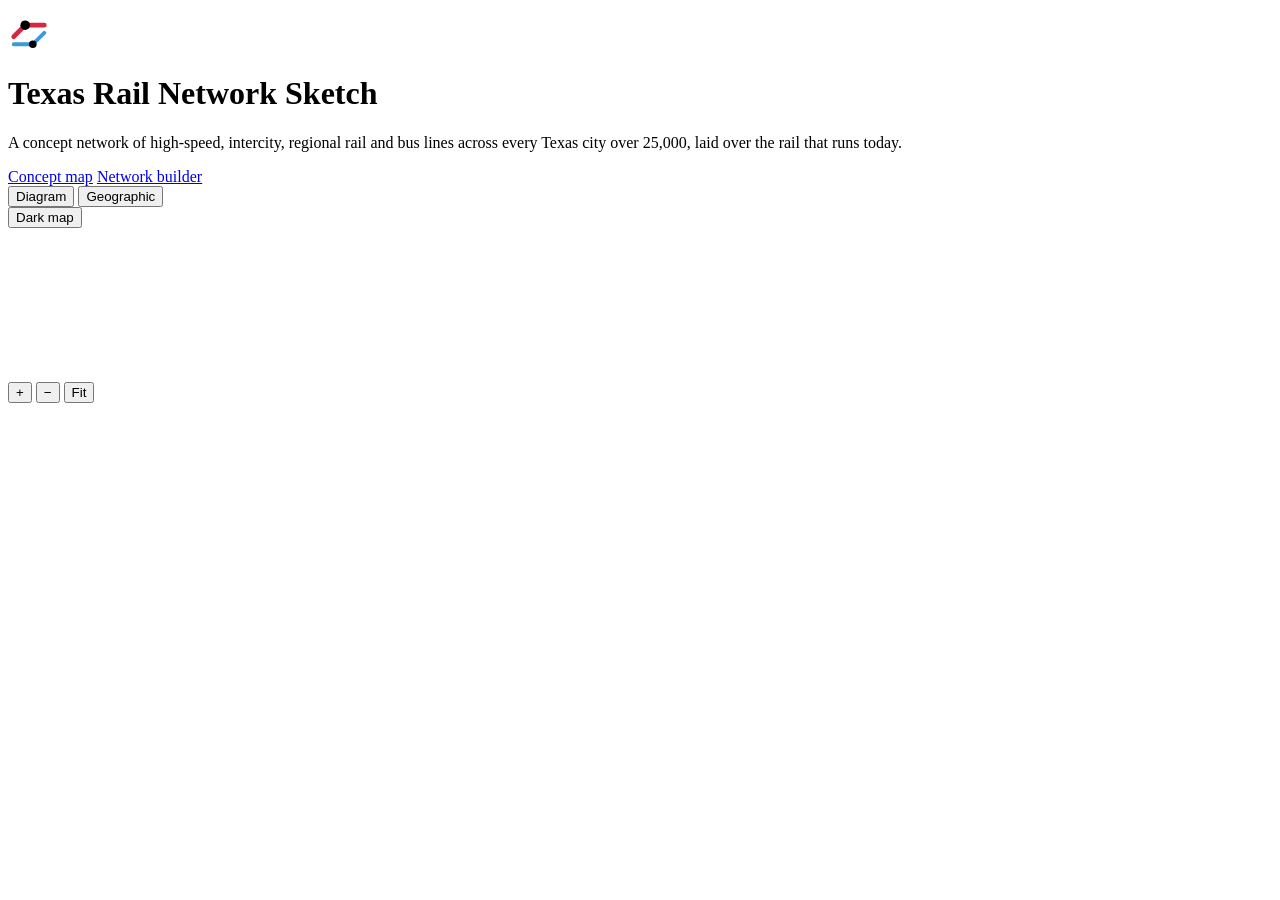
==== index.html @ 2a3c799b "Add files via upload" ====
<!DOCTYPE html>
<html lang="en">
<head>
<meta charset="utf-8">
<meta name="viewport" content="width=device-width, initial-scale=1, viewport-fit=cover">
<title>Texas Rail Network Sketch</title>
<meta name="description" content="An interactive metro-style concept map for a Texas rail and intercity bus network.">
<link rel="preconnect" href="https://fonts.googleapis.com">
<link rel="preconnect" href="https://fonts.gstatic.com" crossorigin>
<link href="https://fonts.googleapis.com/css2?family=Overpass:wght@400;600;800&display=swap" rel="stylesheet">
<link rel="stylesheet" href="assets/app.css">
</head>
<body data-mode="explore">
<div class="app">
  <header class="top">
    <div class="brand">
      <svg width="42" height="42" viewBox="0 0 44 44" aria-hidden="true">
        <path d="M6 30 L18 18 H38" fill="none" stroke="#d7263d" stroke-width="5" stroke-linecap="round" stroke-linejoin="round"/>
        <path d="M6 38 H26 L38 26" fill="none" stroke="#3a9ad9" stroke-width="4" stroke-linecap="round" stroke-linejoin="round"/>
        <circle cx="18" cy="18" r="5" stroke-width="2.4" style="fill:var(--station);stroke:var(--ink)"/>
        <circle cx="26" cy="38" r="4" stroke-width="2.4" style="fill:var(--station);stroke:var(--ink)"/>
      </svg>
      <div>
        <h1>Texas Rail Network Sketch</h1>
        <p>A concept network of high-speed, intercity, regional rail and bus lines across every Texas city over 25,000, laid over the rail that runs today.</p>
      </div>
    </div>
    <div class="top-actions">
      <nav class="pages" aria-label="Pages">
        <a href="index.html" aria-current="page">Concept map</a>
        <a href="build.html">Network builder</a>
      </nav>
      <div class="seg" role="group" aria-label="Map layout">
        <button type="button" id="btnDiagram" aria-pressed="true">Diagram</button>
        <button type="button" id="btnGeo" aria-pressed="false">Geographic</button>
      </div>
      <button type="button" class="ghost" id="btnTheme">Dark map</button>
    </div>
  </header>
  <aside class="side" id="side" aria-label="Map controls"></aside>
  <main class="map" id="map">
    <svg id="svg" role="img" aria-label="Metro-style map of a concept Texas rail network">
      <g id="view"><g id="bgG"></g><g id="sugG"></g><g id="linesG"></g><g id="stationsG"></g><g id="labelsG"></g><g id="editG"></g></g>
    </svg>
    <div class="zoom">
      <button type="button" id="zin" aria-label="Zoom in">+</button>
      <button type="button" id="zout" aria-label="Zoom out">−</button>
      <button type="button" id="zfit" class="small" aria-label="Fit map to screen">Fit</button>
    </div>
    <div class="tip" id="tip" hidden></div>
    <div class="banner" id="banner" hidden></div>
    <div class="toast" id="toast" role="status" hidden></div>
    <section class="info" id="info" hidden aria-live="polite"></section>
  </main>
</div>
<script src="assets/data.js"></script>
<script src="assets/app.js"></script>
</body>
</html>
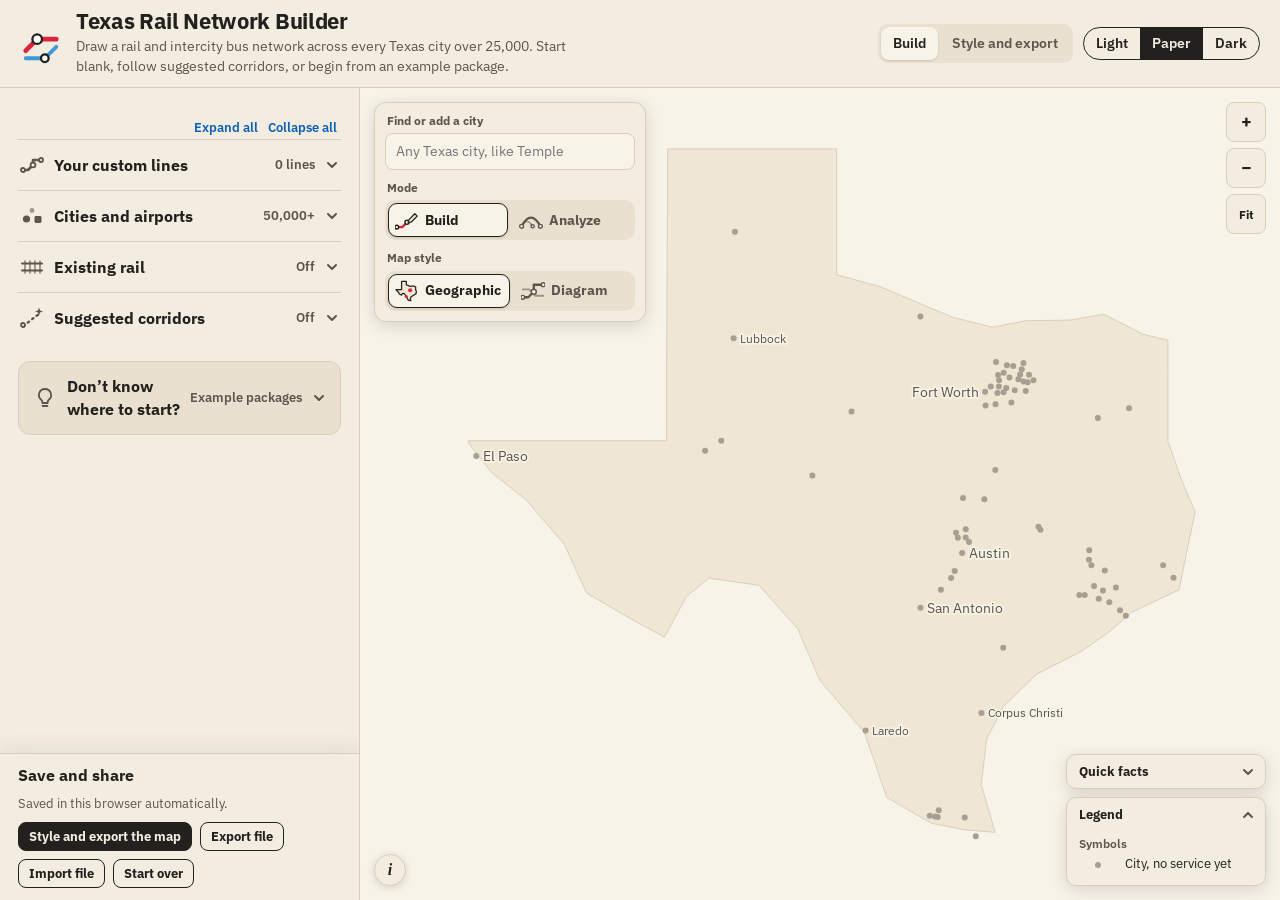
==== commit fe3bfd4d: "Add files via upload" ====
--- a/index.html
+++ b/index.html
@@ -3,14 +3,430 @@
 <head>
 <meta charset="utf-8">
 <meta name="viewport" content="width=device-width, initial-scale=1, viewport-fit=cover">
-<title>Texas Rail Network Sketch</title>
-<meta name="description" content="An interactive metro-style concept map for a Texas rail and intercity bus network.">
+<title>Texas Rail Network Builder</title>
+<meta name="description" content="Draw your own Texas rail and intercity bus network on a metro-style map.">
 <link rel="preconnect" href="https://fonts.googleapis.com">
 <link rel="preconnect" href="https://fonts.gstatic.com" crossorigin>
-<link href="https://fonts.googleapis.com/css2?family=Overpass:wght@400;600;800&display=swap" rel="stylesheet">
-<link rel="stylesheet" href="assets/app.css">
+<link href="https://fonts.googleapis.com/css2?family=IBM+Plex+Sans:wght@400;500;600;700&display=swap" rel="stylesheet">
+<style>
+:root{
+  --bg:#e7ecf1; --panel:#f7f9fb; --field:#ffffff; --ink:#17202b; --ink-2:#4a5664;
+  --muted:#9aa5b1; --rule:#d2dae2; --grid:#edf1f5; --halo:#ffffff; --focus:#0a62c2;
+  --chip:#e2e8ee; --station:#ffffff; --land:#f1f4f7; --danger:#b42318; --base-mono:#3e4b5c;
+  color-scheme:light;
+}
+@media (prefers-color-scheme: dark){
+  :root:not([data-theme="light"]):not([data-theme="paper"]){
+    --bg:#0c131b; --panel:#111a24; --field:#152029; --ink:#e5ecf2; --ink-2:#a7b4c1;
+    --muted:#5f6f80; --rule:#243243; --grid:#1a2633; --halo:#152029; --focus:#6db3ff;
+    --chip:#1c2937; --station:#152029; --land:#1a2633; --danger:#ff8a80; --base-mono:#c3ced9;
+    color-scheme:dark;
+  }
+}
+:root[data-theme="dark"]{
+  --bg:#0c131b; --panel:#111a24; --field:#152029; --ink:#e5ecf2; --ink-2:#a7b4c1;
+  --muted:#5f6f80; --rule:#243243; --grid:#1a2633; --halo:#152029; --focus:#6db3ff;
+  --chip:#1c2937; --station:#152029; --land:#1a2633; --danger:#ff8a80; --base-mono:#c3ced9;
+  color-scheme:dark;
+}
+:root[data-theme="paper"]{
+  --bg:#e4dccb; --panel:#f3ede1; --field:#f8f3e9; --ink:#23211d; --ink-2:#5b554b;
+  --muted:#a69f92; --rule:#d8cebb; --grid:#ece4d4; --halo:#f8f3e9; --focus:#0b5fb8;
+  --chip:#e9e0cf; --station:#fffdf8; --land:#efe6d3; --danger:#a8321f; --base-mono:#4a4741;
+  color-scheme:light;
+}
+*,*::before,*::after{box-sizing:border-box}
+[hidden]{display:none!important}
+:root{box-sizing:border-box;padding-top:env(safe-area-inset-top,0px);padding-bottom:env(safe-area-inset-bottom,0px)}
+html{height:100%;scroll-padding-top:env(safe-area-inset-top,0px)}
+body{margin:0;height:100%;background:var(--bg);color:var(--ink);
+  font-family:"IBM Plex Sans","Segoe UI",system-ui,-apple-system,"Helvetica Neue",Arial,sans-serif;font-size:15px;line-height:1.45}
+button,input,select{font:inherit;color:inherit}
+:focus-visible{outline:2.5px solid var(--focus);outline-offset:2px}
+
+.app{display:grid;grid-template-columns:360px minmax(0,1fr);grid-template-rows:auto minmax(0,1fr);height:100%}
+
+/* Header */
+.top{grid-column:1/-1;display:flex;align-items:center;justify-content:space-between;gap:14px 20px;flex-wrap:wrap;
+  padding:10px 20px;background:var(--panel);border-bottom:1px solid var(--rule)}
+.brand{display:flex;align-items:center;gap:14px;min-width:0}
+.brand svg{flex:none}
+h1{margin:0;font-size:1.35rem;font-weight:700;letter-spacing:-.015em;line-height:1.1}
+.top p{margin:3px 0 0;color:var(--ink-2);font-size:.86rem;max-width:66ch}
+.top-actions{display:flex;align-items:center;gap:10px;flex-wrap:wrap}
+.pages{display:inline-flex;gap:2px;background:var(--chip);border-radius:10px;padding:3px}
+.pages a{padding:6px 12px;border-radius:8px;text-decoration:none;color:var(--ink-2);font-weight:600;font-size:.9rem}
+.pages a[aria-current="page"]{background:var(--field);color:var(--ink);box-shadow:0 1px 2px rgba(0,0,0,.12)}
+.pages a:hover{color:var(--ink)}
+.seg{display:inline-flex;border:1.5px solid var(--ink);border-radius:999px;overflow:hidden}
+.seg button{border:0;background:transparent;padding:5px 14px;font-weight:600;cursor:pointer;font-size:.9rem}
+.seg button[aria-pressed="true"]{background:var(--ink);color:var(--panel)}
+.ghost{border:1px solid var(--rule);background:transparent;border-radius:999px;padding:5px 13px;cursor:pointer;font-size:.86rem}
+.ghost:hover{background:var(--chip)}
+
+/* Sidebar */
+.side{background:var(--panel);border-right:1px solid var(--rule);display:flex;flex-direction:column;min-height:0;overflow:hidden}
+.side-scroll{flex:1;min-height:0;overflow:auto;padding:16px 18px 24px}
+.dock{flex:none;border-top:1px solid var(--rule);background:var(--panel);padding:10px 18px 12px;box-shadow:0 -6px 18px rgba(8,18,30,.07)}
+.dock h2{font-size:.92rem;font-weight:700;margin:0}
+.dock .hint{margin:2px 0 0;font-size:.8rem}
+.dock .btns{margin-top:8px}
+.acc-tools{display:flex;justify-content:flex-end;gap:2px;margin:12px 0 0}
+.side section.acc{padding:0}
+.side .acc-h{margin:0;font-size:1rem}
+.acc-btn{width:100%;display:grid;grid-template-columns:1fr auto auto;align-items:center;gap:10px;background:none;border:0;padding:13px 2px;cursor:pointer;text-align:left;border-radius:6px}
+.acc-btn:hover{background:var(--chip)}
+.acc-title{font-weight:700;font-size:1rem}
+.acc-sum{font-size:.8rem;color:var(--ink-2);font-weight:600}
+.chev{color:var(--ink-2);transition:transform .15s}
+.acc-btn[aria-expanded="true"] .chev{transform:rotate(180deg)}
+.acc-panel{padding:2px 0 16px}
+.seg2{display:flex;border:1.5px solid var(--rule);border-radius:8px;overflow:hidden}
+.seg2 button{flex:1;border:0;background:var(--field);padding:6px 8px;font-size:.82rem;font-weight:600;cursor:pointer;line-height:1.25}
+.seg2 button+button{border-left:1.5px solid var(--rule)}
+.seg2 button[aria-pressed="true"]{background:var(--ink);color:var(--panel)}
+.tchip{display:inline-flex;align-items:center;gap:6px;padding:4px 10px 4px 8px}
+.tchip .swsvg{width:24px;height:10px}
+.tchip em{font-style:normal;font-size:.76rem;opacity:.75}
+.chip[aria-pressed="true"] .inkst{stroke:var(--panel)}
+.chip[aria-pressed="true"] .core{stroke:var(--ink)}
+.chip[aria-pressed="false"]{opacity:.7}
+.pbtns{display:flex;gap:6px;flex-wrap:wrap;justify-content:flex-end}
+.preset small.added{color:var(--focus);font-weight:600}
+.side section{padding:16px 0;border-top:1px solid var(--rule)}
+.side h2{font-size:1rem;font-weight:700;margin:0 0 8px}
+.side h3{font-size:.82rem;font-weight:700;color:var(--ink-2);margin:12px 0 4px}
+.hint{margin:0 0 10px;color:var(--ink-2);font-size:.85rem}
+.search label{display:block;font-weight:700;margin-bottom:6px}
+.search input,.field input,.field select,select.sel{width:100%;padding:8px 11px;border:1.5px solid var(--rule);border-radius:8px;background:var(--field)}
+.search input:focus,.field input:focus,.field select:focus{border-color:var(--ink)}
+.stats{display:grid;grid-template-columns:repeat(3,1fr);gap:8px;margin:14px 0 0}
+.stats div{background:var(--field);border:1px solid var(--rule);border-radius:8px;padding:8px 10px}
+.stats dt{font-size:.72rem;color:var(--ink-2);line-height:1.2}
+.stats dd{margin:2px 0 0;font-size:1.25rem;font-weight:700;line-height:1.1}
+.stats dd span{font-size:.75rem;font-weight:600;color:var(--ink-2)}
+
+.trow{display:grid;grid-template-columns:auto 40px 1fr auto;align-items:center;gap:8px;padding:6px 0;cursor:pointer}
+.trow strong{display:block;font-weight:700;line-height:1.2}
+.trow small{display:block;color:var(--ink-2);font-size:.78rem}
+.trow .cnt{font-size:.75rem;color:var(--ink-2);text-align:right;line-height:1.25}
+.trow.off{opacity:.5}
+input[type="checkbox"]{width:17px;height:17px;accent-color:var(--ink);margin:0;cursor:pointer}
+.swsvg path{fill:none}
+.inkst{stroke:var(--ink)}
+.core{stroke:var(--field)}
+.casing{stroke:var(--ink);stroke-opacity:.85}
+.casing-in{stroke:var(--station)}
+
+.chips{display:flex;flex-wrap:wrap;gap:6px}
+.chip{border:1px solid var(--rule);background:var(--chip);border-radius:999px;padding:4px 11px;font-size:.84rem;cursor:pointer}
+.chip[aria-pressed="true"]{background:var(--ink);color:var(--panel);border-color:var(--ink)}
+.sec-head{display:flex;justify-content:space-between;align-items:baseline;gap:8px}
+.link{background:none;border:0;padding:2px 4px;color:var(--focus);cursor:pointer;font-size:.84rem;font-weight:600}
+.link:hover{text-decoration:underline}
+.link.danger{color:var(--danger)}
+ul.lines{list-style:none;margin:0;padding:0}
+ul.lines li{display:grid;grid-template-columns:auto 40px 1fr auto;align-items:center;gap:8px;padding:3px 0}
+ul.lines li.muted{opacity:.45}
+.lname{background:none;border:0;padding:3px 4px;text-align:left;cursor:pointer;border-radius:6px;min-width:0}
+.lname:hover{background:var(--chip)}
+.lname strong{display:block;font-weight:700;font-size:.9rem;line-height:1.2}
+.lname small{display:block;color:var(--ink-2);font-size:.76rem;line-height:1.25}
+.empty{color:var(--ink-2);font-size:.86rem;margin:6px 0 0}
+details{margin-top:8px}
+summary{cursor:pointer;font-weight:700;font-size:.88rem;padding:4px 0}
+.opt{display:flex;align-items:center;gap:10px;padding:5px 0;cursor:pointer}
+.field{display:block;margin:8px 0}
+.field span{display:block;font-size:.8rem;font-weight:700;margin-bottom:3px}
+.row2{display:grid;grid-template-columns:1fr 1fr;gap:8px}
+.btn{border:1.5px solid var(--ink);background:var(--ink);color:var(--panel);border-radius:8px;padding:7px 13px;font-weight:700;cursor:pointer;font-size:.9rem}
+.btn.alt{background:transparent;color:var(--ink)}
+.btn.small{padding:4px 10px;font-size:.82rem}
+.btn:disabled{opacity:.4;cursor:not-allowed}
+.btns{display:flex;flex-wrap:wrap;gap:8px;margin-top:10px}
+.preset{display:grid;grid-template-columns:1fr auto;gap:8px;align-items:center;padding:7px 0;border-bottom:1px dashed var(--rule)}
+.preset:last-child{border-bottom:0}
+.preset strong{display:block;font-size:.9rem;line-height:1.2}
+.preset small{display:block;color:var(--ink-2);font-size:.78rem}
+.newline{display:grid;grid-template-columns:1fr auto;gap:8px;align-items:center;margin-bottom:8px}
+.citylist{list-style:none;margin:6px 0 0;padding:0}
+.citylist li{display:flex;justify-content:space-between;align-items:center;gap:8px;padding:2px 0;font-size:.88rem}
+.fine{font-size:.76rem;color:var(--ink-2);margin:16px 0 0;border-top:1px solid var(--rule);padding-top:14px}
+.fine a{color:inherit}
+
+/* Map */
+.map{position:relative;overflow:hidden;background:var(--field)}
+#svg{width:100%;height:100%;display:block;touch-action:none;cursor:grab;user-select:none;-webkit-user-select:none}
+#svg.dragging{cursor:grabbing}
+#svg.placing{cursor:crosshair}
+.gridline{stroke:var(--grid);fill:none}
+.land{fill:var(--land);stroke:var(--rule);stroke-width:2}
+.landnote{fill:var(--muted);font-size:13px}
+.ln{cursor:pointer}
+.ln path{fill:none;stroke-linejoin:round;stroke-linecap:round}
+.ln path.dash{stroke-linecap:butt}
+.ln .hit{stroke:transparent}
+.sug path{fill:none;stroke-linecap:round;cursor:pointer}
+.sug .hit{stroke:transparent}
+.dim{opacity:.12}
+.stn{cursor:pointer}
+.stn .hitc{fill:transparent}
+.stn .dot{fill:var(--station);stroke:var(--ink)}
+.stn.none .dot{fill:var(--muted);stroke:none}
+.stn.custom .dot{fill:var(--station);stroke:var(--focus)}
+.stn.airport .dot{fill:var(--ink);stroke:none}
+.stn .ring{fill:none;stroke:var(--focus)}
+.stn .local{fill:none}
+.gw path{fill:var(--ink-2)}
+.lbl{fill:var(--ink);font-weight:600;paint-order:stroke;stroke:var(--halo);stroke-linejoin:round;pointer-events:none}
+.lbl.none{fill:var(--ink-2);font-weight:400}
+.lbl.strong{font-weight:700}
+.lbl.gw{font-style:italic;fill:var(--ink-2);font-weight:400}
+.edit-ring{fill:none;stroke:var(--focus)}
+
+.zoom{position:absolute;right:14px;top:14px;display:flex;flex-direction:column;gap:6px;z-index:3}
+.zoom button{width:40px;height:40px;border-radius:8px;border:1px solid var(--rule);background:var(--panel);font-weight:700;font-size:1.1rem;cursor:pointer}
+.zoom button.small{font-size:.78rem}
+.tip{position:absolute;left:0;top:0;pointer-events:none;background:var(--ink);color:var(--panel);font-size:.8rem;
+  padding:4px 9px;border-radius:6px;white-space:nowrap;z-index:6}
+.banner{position:absolute;top:14px;left:50%;transform:translateX(-50%);background:var(--ink);color:var(--panel);
+  padding:8px 10px 8px 16px;border-radius:999px;font-weight:600;font-size:.88rem;max-width:calc(100% - 130px);
+  display:flex;align-items:center;gap:10px;z-index:5}
+.banner button{border:0;background:var(--panel);color:var(--ink);border-radius:999px;padding:3px 12px;font-weight:700;cursor:pointer;font-size:.82rem;flex:none}
+.toast{position:absolute;left:50%;bottom:18px;transform:translateX(-50%);background:var(--ink);color:var(--panel);
+  padding:8px 10px 8px 16px;border-radius:999px;font-size:.88rem;font-weight:600;z-index:7;max-width:calc(100% - 40px);
+  display:flex;align-items:center;gap:12px}
+.toast button{border:0;background:var(--panel);color:var(--ink);border-radius:999px;padding:4px 14px;font-weight:700;cursor:pointer;font-size:.84rem;flex:none}
+.legend{position:absolute;right:14px;bottom:14px;background:var(--panel);border:1px solid var(--rule);border-radius:10px;
+  padding:8px 12px;font-size:.78rem;z-index:2;max-width:250px}
+.legend div{display:flex;align-items:center;gap:8px;line-height:1.6}
+.info{position:absolute;left:16px;bottom:58px;width:min(380px,calc(100% - 32px));max-height:calc(100% - 74px);overflow:auto;
+  background:var(--panel);border:1px solid var(--rule);border-radius:12px;padding:16px 18px;box-shadow:0 8px 28px rgba(8,18,30,.2);z-index:4}
+.info h3{margin:0 34px 2px 0;font-size:1.22rem;font-weight:700;line-height:1.15;display:flex;align-items:center;gap:10px}
+.info h4{margin:14px 0 6px;font-size:.86rem;font-weight:700}
+.info .meta{margin:0;color:var(--ink-2);font-size:.86rem}
+.info p{margin:10px 0 0;font-size:.9rem}
+.x{position:absolute;right:10px;top:10px;width:32px;height:32px;border-radius:8px;border:0;background:var(--chip);cursor:pointer;font-size:1.1rem;line-height:1}
+.kv{display:grid;grid-template-columns:auto 1fr;gap:4px 14px;margin:12px 0 0;font-size:.9rem}
+.kv dt{color:var(--ink-2)}
+.kv dd{margin:0;font-weight:700}
+.kv small{font-weight:400;color:var(--ink-2)}
+.pills{display:flex;flex-wrap:wrap;gap:6px}
+.pill{display:inline-flex;align-items:center;gap:6px;border:1px solid var(--rule);background:var(--field);border-radius:999px;padding:3px 10px 3px 6px;font-size:.84rem;cursor:pointer}
+.pill:hover{border-color:var(--ink)}
+.pill i{width:12px;height:12px;border-radius:50%;display:inline-block;flex:none}
+.pill em{font-style:normal;color:var(--ink-2);font-size:.78rem}
+ol.stops{margin:6px 0 0;padding-left:24px;font-size:.9rem}
+ol.stops li{padding:1px 0}
+ol.stops li span{display:flex;justify-content:space-between;align-items:center;gap:6px}
+ol.stops button.go{background:none;border:0;padding:0;cursor:pointer;text-align:left}
+ol.stops button.go:hover{text-decoration:underline}
+.colorin{width:44px;height:34px;padding:2px;border:1.5px solid var(--rule);border-radius:8px;background:var(--field);cursor:pointer}
+
+@media (max-width: 880px){
+  body{height:auto}
+  .app{display:flex;flex-direction:column;height:auto}
+  .map{order:1;height:68vh;min-height:420px}
+  .side{order:2;border-right:0;overflow:visible}
+  .side-scroll{overflow:visible}
+  .dock{position:sticky;bottom:0;z-index:5}
+  .info{max-height:62%}
+  .maplegend{max-width:200px}
+}
+@media (prefers-reduced-motion: reduce){*{transition:none!important;animation:none!important}}
+
+/* Builder: the example packages card stands apart from the other groups */
+.side section.acc.starter{margin-top:18px;border:1.5px solid var(--rule);border-radius:12px;padding:0 12px;background:var(--chip)}
+.side section.acc.starter .acc-btn:hover{background:transparent}
+.side section.acc.starter .acc-title{font-size:.98rem}
+.muted-note{color:var(--ink-2);font-size:.78rem;margin-left:4px}
+a.btn{text-decoration:none;display:inline-flex;align-items:center}
+input[type="range"]{accent-color:var(--ink);width:100%}
+.rng span{display:flex;justify-content:space-between}
+.rng output{font-weight:600;color:var(--ink-2)}
+.source{background:var(--chip);border-radius:10px;padding:10px 12px;font-size:.88rem}
+.source p{margin:0 0 8px}
+.frame-hint{margin:12px 0 0}
+.swpick{position:relative;display:inline-flex;cursor:pointer}
+.swpick input{position:absolute;inset:0;opacity:0;width:100%;height:100%;cursor:pointer;border:0;padding:0}
+.compass{display:grid;grid-template-columns:repeat(3,1fr);gap:4px;max-width:210px}
+.compass button{border:1.5px solid var(--rule);background:var(--field);border-radius:8px;padding:6px 0;cursor:pointer;font-weight:600}
+.compass button[aria-pressed="true"],.btn.alt[aria-pressed="true"]{background:var(--ink);color:var(--panel);border-color:var(--ink)}
+/* Style page: the map sits on a page-sized artboard */
+body[data-mode="style"] .map{background:var(--bg);display:flex;align-items:center;justify-content:center;padding-top:84px}
+body[data-mode="style"] #svg{flex:none;box-shadow:0 2px 16px rgba(8,18,30,.2);background:#fff}
+body[data-mode="style"] #svg.checker{background:conic-gradient(#e4e8ec 25%,#fff 0 50%,#e4e8ec 0 75%,#fff 0) 0 0/20px 20px}
+
+/* View toggle at the top of the sidebar */
+.viewtoggle{display:grid;grid-template-columns:1fr 1fr;gap:4px;margin:0 0 16px;padding:4px;background:var(--chip);border-radius:12px}
+.viewtoggle button{display:flex;align-items:center;gap:9px;border:1.5px solid transparent;background:transparent;border-radius:9px;padding:8px 9px;cursor:pointer;text-align:left;color:var(--ink-2)}
+.viewtoggle button:hover{color:var(--ink)}
+.viewtoggle button[aria-pressed="true"]{background:var(--field);color:var(--ink);border-color:var(--ink);box-shadow:0 1px 3px rgba(0,0,0,.12)}
+.viewtoggle svg{flex:none}
+.viewtoggle strong{display:block;font-size:.93rem;line-height:1.15}
+.viewtoggle small{display:block;font-size:.74rem;color:var(--ink-2);line-height:1.25}
+.viewtoggle .ic-a,.viewtoggle .ic-b{stroke:currentColor}
+.viewtoggle .ic-b{opacity:.55}
+.viewtoggle .ic-st{fill:var(--field);stroke:currentColor;stroke-width:1.8}
+.viewtoggle .ic-tx{fill:none;stroke:currentColor}
+.viewtoggle .ic-pin{fill:currentColor}
+.viewtoggle button[aria-pressed="true"] .ic-a{stroke:#d7263d}
+.viewtoggle button[aria-pressed="true"] .ic-b{stroke:#1f78b4;opacity:1}
+.viewtoggle button[aria-pressed="true"] .ic-tx{fill:var(--land);stroke:var(--ink)}
+.viewtoggle button[aria-pressed="true"] .ic-pin{fill:#d7263d}
+/* Floating legend in the builder */
+.mapstack{position:absolute;right:14px;bottom:14px;z-index:3;display:flex;flex-direction:column;align-items:stretch;gap:8px;width:max-content;min-width:200px;max-width:calc(100% - 28px);max-height:calc(100% - 120px);pointer-events:none}
+.mapstack > *{pointer-events:auto}
+.maplegend,.mapfacts{background:var(--panel);border:1px solid var(--rule);border-radius:10px;box-shadow:0 4px 16px rgba(8,18,30,.14);font-size:.8rem}
+.maplegend{min-width:150px;max-width:250px;min-height:0;overflow:auto}
+.mapfacts{flex:none;contain:inline-size}
+.mapfacts .lg-head,.maplegend .lg-head{display:flex;align-items:center;justify-content:space-between;gap:12px;width:100%;background:none;border:0;padding:7px 10px 7px 12px;font-weight:700;font-size:.84rem;cursor:pointer;color:var(--ink)}
+.mapfacts .lg-head .chev{transition:transform .15s}
+.mapfacts .lg-head[aria-expanded="true"] .chev{transform:rotate(180deg)}
+/* Facts stack one per row so the panel can match the legend's width */
+.mapfacts .stats{margin:0;padding:0 10px 10px;gap:6px;grid-template-columns:1fr}
+.mapfacts .stats div{display:flex;align-items:center;gap:10px;padding:6px 10px}
+.mapfacts .stats dd{order:-1;margin:0;font-size:1.1rem;min-width:66px;white-space:nowrap}
+.mapfacts .stats dt{font-size:.76rem}
+.mapfacts #dmInfo{padding:0 10px 10px}
+.mapfacts .dm-sum{font-size:.8rem;margin:0 2px 8px}
+.mapfacts .dm-cov{margin:0;gap:6px;grid-template-columns:1fr}
+.mapfacts .dm-cov div{display:flex;align-items:center;gap:10px;padding:6px 10px}
+.mapfacts .dm-cov strong{font-size:1.1rem;min-width:52px}
+.maplegend .lg-head{display:flex;align-items:center;justify-content:space-between;gap:12px;width:100%;background:none;border:0;padding:7px 10px 7px 12px;font-weight:700;font-size:.84rem;cursor:pointer;color:var(--ink)}
+.maplegend .lg-head .chev{transition:transform .15s}
+.maplegend .lg-head[aria-expanded="true"] .chev{transform:rotate(180deg)}
+.maplegend h4{margin:4px 12px 2px;font-size:.72rem;font-weight:600;color:var(--ink-2)}
+.maplegend ul{list-style:none;margin:0;padding:0 12px 6px}
+.maplegend li{display:flex;align-items:center;gap:8px;line-height:1.45;padding:1px 0}
+.maplegend li .swsvg{flex:none}
+.maplegend #mapLegendBody{padding-bottom:4px}
+.maplegend .lg-empty{margin:0 12px 10px;color:var(--ink-2)}
+
+/* Group icons: gray when closed, in color when open */
+.acc-btn{grid-template-columns:auto 1fr auto auto}
+.acc-ic{flex:none;color:var(--ink-2)}
+.acc-ic *{fill:none;stroke:currentColor;stroke-linecap:round;stroke-linejoin:round}
+.acc-ic .is,.acc-ic .ic1w,.acc-ic .ic3w{fill:var(--field)}
+.acc-ic .is{stroke-width:1.8}
+.acc-ic .ic1,.acc-ic .ic2{fill:currentColor;stroke:none}
+.acc-ic .ic2{opacity:.55}
+.acc-ic .ic3{fill:currentColor;stroke:none}
+.acc-ic .ie{fill:currentColor;stroke:none}
+.acc-ic .it{fill:currentColor;stroke:none;font-family:inherit}
+.acc-btn[aria-expanded="true"] .acc-ic{color:var(--ink)}
+.acc-btn[aria-expanded="true"] .ia{stroke:#d7263d}
+.acc-btn[aria-expanded="true"] .ib{stroke:#1f78b4}
+.acc-btn[aria-expanded="true"] .id{stroke:#2e8b57}
+.acc-btn[aria-expanded="true"] .ie{fill:#d69c00}
+.acc-btn[aria-expanded="true"] .ic1{fill:#1f78b4}
+.acc-btn[aria-expanded="true"] .ic2{fill:#1f78b4}
+.acc-btn[aria-expanded="true"] .ig{stroke:#d69c00}
+.acc-btn[aria-expanded="true"] .ic3w,.acc-btn[aria-expanded="true"] .ic1w{stroke:var(--ink)}
+.masterrow{display:flex;align-items:center;justify-content:space-between;gap:8px;margin:4px 0 2px;padding:4px 0;border-bottom:1px dashed var(--rule)}
+.masterrow .opt{padding:2px 0;font-weight:600;font-size:.88rem}
+.masterbtns{display:flex;gap:2px;flex:none}
+.theme-seg button{padding:5px 12px}
+
+/* Weekday travel demand layer */
+.od{cursor:pointer}
+.od path{fill:none;stroke-linecap:round}
+.od .hit{stroke:transparent}
+#dmControls.off{opacity:.55}
+.dm-sum{margin:0 0 8px;font-size:.86rem}
+.dm-cov{display:grid;grid-template-columns:1fr 1fr;gap:8px;margin:0 0 10px}
+.dm-cov div{background:var(--field);border:1px solid var(--rule);border-radius:8px;padding:7px 9px}
+.dm-cov strong{display:block;font-size:1.2rem;line-height:1.1}
+.dm-cov span{display:block;font-size:.74rem;color:var(--ink-2);line-height:1.25}
+.dm-classes{list-style:none;margin:0 0 8px;padding:0;font-size:.82rem}
+.dm-classes li{display:flex;align-items:center;gap:8px;line-height:1.6}
+.partners{list-style:none;margin:0;padding:0}
+.partners button{position:relative;display:grid;grid-template-columns:1fr auto;width:100%;border:0;background:none;padding:3px 0 6px;cursor:pointer;text-align:left;font-size:.86rem}
+.partners button:hover span{text-decoration:underline}
+.partners em{font-style:normal;color:var(--ink-2);font-size:.8rem}
+.partners i{position:absolute;left:0;bottom:2px;height:3px;border-radius:2px;background:#e4572e;opacity:.75}
+
+/* Analysis panel */
+.an-intro{padding:2px 0 14px}
+.an-intro h2{font-size:1.05rem;font-weight:700;margin:0 0 4px}
+.an-foot{margin-top:14px}
+.viewtoggle.modeswitch{margin-top:-8px}
+.typepick{display:grid;gap:4px}
+.typepick button{display:flex;align-items:center;gap:10px;border:1px solid var(--rule);background:var(--field);border-radius:8px;padding:6px 10px;cursor:pointer;text-align:left;font-size:.88rem}
+.typepick button:hover{border-color:var(--ink)}
+
+/* City search, Mode and Map style float together over the top-left of the map */
+.maptools{position:absolute;left:14px;top:14px;z-index:3;width:272px;max-width:calc(100% - 84px);display:flex;flex-direction:column;gap:10px;
+  padding:10px;background:var(--panel);border:1px solid var(--rule);border-radius:12px;box-shadow:0 4px 16px rgba(8,18,30,.14)}
+.tool-label{display:block;font-size:.72rem;font-weight:700;color:var(--ink-2);margin:0 0 4px 2px}
+.tool-search input{width:100%;padding:7px 10px;border:1.5px solid var(--rule);border-radius:8px;background:var(--field);font-size:.88rem}
+.tool-search input:focus{border-color:var(--ink)}
+.maptools .viewtoggle,.maptools .viewtoggle.modeswitch{margin:0;padding:3px;border-radius:10px}
+.maptools .viewtoggle button{padding:5px 8px 5px 6px;gap:6px}
+.maptools .viewtoggle svg{width:24px;height:22px}
+.maptools .viewtoggle small{display:none}
+.maptools .viewtoggle strong{font-size:.86rem}
+/* The adding-stops banner centers in the space to the right of the floating card */
+.banner{top:14px;left:300px;right:68px;transform:none;margin:0 auto;width:max-content;max-width:calc(100% - 368px)}
+@media (max-width: 880px){ .maptools{width:236px} .banner{left:14px;right:14px;top:auto;bottom:70px;max-width:calc(100% - 28px)} }
+
+/* Urban areas in the combined view */
+.uac{cursor:pointer}
+.uadot{fill:var(--station);fill-opacity:.92;stroke:var(--ink)}
+.uac .ring{fill:none;stroke:var(--focus)}
+.seg3 button{padding:7px 4px}
+
+/* Inserting stops between existing ones */
+ol.stops li{position:relative}
+ol.stops .ins{display:block;margin:1px 0 3px;padding:0;border:0;background:none;color:var(--focus);font-size:.76rem;font-weight:600;cursor:pointer;opacity:.75}
+ol.stops .ins:hover{opacity:1;text-decoration:underline}
+ol.stops .ins.here{color:var(--focus);opacity:1;border-left:3px solid var(--focus);padding-left:6px;margin:3px 0 4px;cursor:default}
+/* Service-type colors */
+.typecolors{display:grid;gap:2px;margin:2px 0 10px}
+.tcolor{display:flex;align-items:center;gap:8px;font-size:.86rem;cursor:pointer;padding:2px 0}
+.tc-note{display:flex;align-items:center;gap:6px;flex-wrap:wrap;margin:4px 0 0}
+/* Service types: show/hide, symbol and color in one list */
+.tl-head{margin:12px 0 4px;font-size:.8rem;font-weight:700}
+.typelist{list-style:none;margin:0 0 6px;padding:0}
+.typelist li{display:grid;grid-template-columns:auto 40px 1fr auto;align-items:center;gap:8px;padding:3px 0;font-size:.88rem}
+.typelist li.off{opacity:.5}
+.typelist li label[for]{cursor:pointer}
+.typelist em{font-style:normal;font-size:.78rem;color:var(--ink-2);background:var(--chip);border-radius:999px;padding:0 8px;min-width:24px;text-align:center}
+.typelist .swpick .swsvg{cursor:pointer}
+
+/* About the data: an "i" button at the bottom-left of the map */
+.infobtn{position:absolute;left:14px;bottom:14px;z-index:5;width:32px;height:32px;border-radius:50%;border:1px solid var(--rule);background:var(--panel);
+  color:var(--ink);font-weight:700;font-size:1rem;font-family:Georgia,"Times New Roman",serif;font-style:italic;cursor:pointer;box-shadow:0 2px 8px rgba(8,18,30,.14)}
+.infobtn:hover,.infobtn[aria-expanded="true"]{background:var(--ink);color:var(--panel);border-color:var(--ink)}
+.aboutpop{position:absolute;left:14px;bottom:56px;z-index:6;width:min(360px,calc(100% - 28px));max-height:calc(100% - 140px);overflow:auto;
+  background:var(--panel);border:1px solid var(--rule);border-radius:12px;padding:12px 16px 14px;box-shadow:0 8px 28px rgba(8,18,30,.2);font-size:.82rem;color:var(--ink-2)}
+.aboutpop h4{margin:0 0 6px;font-size:.9rem;color:var(--ink)}
+.aboutpop p{margin:0 0 7px}
+.aboutpop p:last-child{margin:0}
+.aboutpop strong{color:var(--ink)}
+
+/* Suggested corridors: the method and each suggestion's reason */
+details.how{margin:6px 0 10px;font-size:.84rem}
+details.how ol{margin:6px 0 6px;padding-left:20px}
+details.how li{margin:0 0 6px}
+details.how p{margin:0;color:var(--ink-2)}
+.info p.why{background:var(--chip);border-radius:8px;padding:8px 10px;font-size:.86rem}
+.why-shown{margin-top:6px !important;font-style:italic}
+
+.sugchip{display:inline-flex;align-items:center;gap:6px}
+.sugchip[aria-pressed="false"]{opacity:.55}
+.chip.sugchip[aria-pressed="true"]{background:var(--field);color:var(--ink);border-color:var(--ink)}
+
+/* Which pairs: small one-color diagrams of each option */
+.seg3 button{display:flex;flex-direction:column;align-items:center;gap:3px;padding:7px 4px 6px}
+.scope-ic{display:block}
+.scope-ic path{fill:none;stroke:currentColor;stroke-linecap:round}
+.scope-ic circle{fill:currentColor;stroke:none}
+.scope-ic circle.area{fill:none;stroke:currentColor;stroke-width:1.3;stroke-dasharray:2.2 1.8}
+
+</style>
 </head>
-<body data-mode="explore">
+<body data-mode="build">
 <div class="app">
   <header class="top">
     <div class="brand">
@@ -21,31 +437,27 @@
         <circle cx="26" cy="38" r="4" stroke-width="2.4" style="fill:var(--station);stroke:var(--ink)"/>
       </svg>
       <div>
-        <h1>Texas Rail Network Sketch</h1>
-        <p>A concept network of high-speed, intercity, regional rail and bus lines across every Texas city over 25,000, laid over the rail that runs today.</p>
+        <h1>Texas Rail Network Builder</h1>
+        <p>Draw a rail and intercity bus network across every Texas city over 25,000. Start blank, follow suggested corridors, or begin from an example package.</p>
       </div>
     </div>
     <div class="top-actions">
       <nav class="pages" aria-label="Pages">
-        <a href="index.html" aria-current="page">Concept map</a>
-        <a href="build.html">Network builder</a>
+        <a href="index.html" aria-current="page">Build</a>
+        <a href="style.html">Style and export</a>
       </nav>
-      <div class="seg" role="group" aria-label="Map layout">
-        <button type="button" id="btnDiagram" aria-pressed="true">Diagram</button>
-        <button type="button" id="btnGeo" aria-pressed="false">Geographic</button>
-      </div>
-      <button type="button" class="ghost" id="btnTheme">Dark map</button>
+      <div class="seg theme-seg" role="group" aria-label="Color theme"><button type="button" data-uitheme="light">Light</button><button type="button" data-uitheme="paper">Paper</button><button type="button" data-uitheme="dark">Dark</button></div>
     </div>
   </header>
   <aside class="side" id="side" aria-label="Map controls"></aside>
   <main class="map" id="map">
-    <svg id="svg" role="img" aria-label="Metro-style map of a concept Texas rail network">
-      <g id="view"><g id="bgG"></g><g id="sugG"></g><g id="linesG"></g><g id="stationsG"></g><g id="labelsG"></g><g id="editG"></g></g>
+    <svg id="svg" role="img" aria-label="Map of Texas cities for drawing a rail network">
+      <g id="view"><g id="bgG"></g><g id="odG"></g><g id="sugG"></g><g id="linesG"></g><g id="stationsG"></g><g id="labelsG"></g><g id="editG"></g></g>
     </svg>
     <div class="zoom">
       <button type="button" id="zin" aria-label="Zoom in">+</button>
       <button type="button" id="zout" aria-label="Zoom out">−</button>
-      <button type="button" id="zfit" class="small" aria-label="Fit map to screen">Fit</button>
+      <button type="button" id="zfit" class="small" aria-label="Fit map">Fit</button>
     </div>
     <div class="tip" id="tip" hidden></div>
     <div class="banner" id="banner" hidden></div>
@@ -53,7 +465,2460 @@
     <section class="info" id="info" hidden aria-live="polite"></section>
   </main>
 </div>
-<script src="assets/data.js"></script>
-<script src="assets/app.js"></script>
+<script>
+/* Texas Rail Network Builder: shared data
+   Populations: U.S. Census Bureau, 2020–2024 American Community Survey 5-year estimates
+   (place totals as compiled by texas-demographics.com, February 2026).
+   Every Census place of 25,000+ is listed, plus a few smaller towns that have rail stations today. */
+window.TXR = {
+  SOURCE: '2020–2024 American Community Survey 5-year estimates',
+  // [id, name, population, latitude, longitude]
+  CITIES: [
+    ["houston", "Houston", 2328253, 29.7604, -95.3698],
+    ["sanantonio", "San Antonio", 1479835, 29.4241, -98.4936],
+    ["dallas", "Dallas", 1307930, 32.7767, -96.797],
+    ["austin", "Austin", 979539, 30.2672, -97.7431],
+    ["fortworth", "Fort Worth", 963194, 32.7555, -97.3308],
+    ["elpaso", "El Paso", 680130, 31.7619, -106.485],
+    ["arlington", "Arlington", 397742, 32.7357, -97.1081],
+    ["corpuschristi", "Corpus Christi", 317419, 27.8006, -97.3964],
+    ["plano", "Plano", 290594, 33.0198, -96.6989],
+    ["lubbock", "Lubbock", 264814, 33.5779, -101.8552],
+    ["laredo", "Laredo", 257619, 27.5306, -99.4803],
+    ["irving", "Irving", 256492, 32.814, -96.9489],
+    ["garland", "Garland", 246844, 32.9126, -96.6389],
+    ["frisco", "Frisco", 219304, 33.1507, -96.8236],
+    ["mckinney", "McKinney", 210600, 33.1972, -96.6398],
+    ["amarillo", "Amarillo", 201885, 35.222, -101.8313],
+    ["grandprairie", "Grand Prairie", 201883, 32.746, -96.9978],
+    ["brownsville", "Brownsville", 189177, 25.9017, -97.4975],
+    ["killeen", "Killeen", 158159, 31.1171, -97.7278],
+    ["denton", "Denton", 152866, 33.2148, -97.1331],
+    ["pasadena", "Pasadena", 149433, 29.6911, -95.2091],
+    ["mesquite", "Mesquite", 149299, 32.7668, -96.5992],
+    ["mcallen", "McAllen", 145385, 26.2034, -98.23],
+    ["waco", "Waco", 143570, 31.5493, -97.1467],
+    ["midland", "Midland", 136640, 31.9973, -102.0779],
+    ["carrollton", "Carrollton", 133740, 32.9756, -96.89],
+    ["lewisville", "Lewisville", 131080, 33.0462, -96.9942],
+    ["abilene", "Abilene", 128053, 32.4487, -99.7331],
+    ["roundrock", "Round Rock", 127786, 30.5083, -97.6789],
+    ["pearland", "Pearland", 127514, 29.5636, -95.2861],
+    ["collegestation", "College Station", 124570, 30.628, -96.3344],
+    ["thewoodlands", "The Woodlands", 121002, 30.1658, -95.4613],
+    ["richardson", "Richardson", 118731, 32.9483, -96.7299],
+    ["leaguecity", "League City", 116215, 29.5075, -95.095],
+    ["odessa", "Odessa", 115322, 31.8457, -102.3676],
+    ["beaumont", "Beaumont", 113279, 30.0802, -94.1266],
+    ["allen", "Allen", 110265, 33.1032, -96.6706],
+    ["sugarland", "Sugar Land", 110016, 29.6197, -95.6349],
+    ["tyler", "Tyler", 109215, 32.3513, -95.3011],
+    ["newbraunfels", "New Braunfels", 104643, 29.703, -98.1245],
+    ["edinburg", "Edinburg", 104550, 26.3017, -98.1633],
+    ["wichitafalls", "Wichita Falls", 102581, 33.9137, -98.4934],
+    ["conroe", "Conroe", 102360, 30.3119, -95.4561],
+    ["sanangelo", "San Angelo", 99674, 31.4638, -100.437],
+    ["atascocita", "Atascocita", 99354, 29.9988, -95.1766],
+    ["temple", "Temple", 89602, 31.0982, -97.3428],
+    ["bryan", "Bryan", 87939, 30.6744, -96.3698],
+    ["mission", "Mission", 87038, 26.2159, -98.3253],
+    ["georgetown", "Georgetown", 85999, 30.6333, -97.678],
+    ["baytown", "Baytown", 85205, 29.7355, -94.9774],
+    ["longview", "Longview", 82923, 32.5007, -94.7405],
+    ["pharr", "Pharr", 80333, 26.1948, -98.1836],
+    ["flowermound", "Flower Mound", 78389, 33.0146, -97.097],
+    ["cedarpark", "Cedar Park", 78301, 30.5052, -97.8203],
+    ["mansfield", "Mansfield", 77510, 32.5632, -97.1417],
+    ["missouricity", "Missouri City", 76558, 29.6186, -95.5377],
+    ["leander", "Leander", 74067, 30.5788, -97.8531],
+    ["harlingen", "Harlingen", 72087, 26.1906, -97.6961],
+    ["sanmarcos", "San Marcos", 70897, 29.8833, -97.9414],
+    ["northrichlandhills", "North Richland Hills", 70780, 32.8343, -97.2289],
+    ["spring", "Spring", 68580, 30.0799, -95.4172],
+    ["pflugerville", "Pflugerville", 65971, 30.4394, -97.62],
+    ["victoria", "Victoria", 65625, 28.8053, -97.0036],
+    ["rowlett", "Rowlett", 65463, 32.9029, -96.5639],
+    ["euless", "Euless", 60421, 32.8371, -97.082],
+    ["wylie", "Wylie", 60334, 33.0151, -96.5389],
+    ["kyle", "Kyle", 56823, 29.9891, -97.8772],
+    ["desoto", "DeSoto", 56211, 32.5899, -96.857],
+    ["portarthur", "Port Arthur", 55828, 29.885, -93.9399],
+    ["texascity", "Texas City", 55364, 29.3838, -94.9027],
+    ["littleelm", "Little Elm", 54820, 33.1626, -96.9375],
+    ["galveston", "Galveston", 53424, 29.3013, -94.7977],
+    ["burleson", "Burleson", 52918, 32.5421, -97.3208],
+    ["rockwall", "Rockwall", 51168, 32.9312, -96.4597],
+    ["grapevine", "Grapevine", 51139, 32.9343, -97.0781],
+    ["bedford", "Bedford", 49085, 32.844, -97.1431],
+    ["cedarhill", "Cedar Hill", 48879, 32.5885, -96.9561],
+    ["huntsville", "Huntsville", 47864, 30.7235, -95.5508],
+    ["sherman", "Sherman", 46397, 33.6357, -96.6089],
+    ["keller", "Keller", 45976, 32.9346, -97.2292],
+    ["haltomcity", "Haltom City", 45767, 32.7996, -97.2692],
+    ["thecolony", "The Colony", 45454, 33.089, -96.8864],
+    ["waxahachie", "Waxahachie", 45347, 32.3866, -96.8483],
+    ["schertz", "Schertz", 44050, 29.5522, -98.2697],
+    ["channelview", "Channelview", 43605, 29.776, -95.1147],
+    ["weslaco", "Weslaco", 42229, 26.1595, -97.9908],
+    ["coppell", "Coppell", 42154, 32.9546, -97.015],
+    ["friendswood", "Friendswood", 41030, 29.5294, -95.201],
+    ["lancaster", "Lancaster", 40820, 32.5921, -96.7561],
+    ["rosenberg", "Rosenberg", 40646, 29.5572, -95.8086],
+    ["hurst", "Hurst", 39861, 32.8235, -97.1706],
+    ["duncanville", "Duncanville", 39683, 32.6518, -96.9083],
+    ["midlothian", "Midlothian", 39356, 32.4824, -96.9945],
+    ["copperascove", "Copperas Cove", 37947, 31.1241, -97.9031],
+    ["prosper", "Prosper", 37869, 33.2362, -96.8011],
+    ["socorro", "Socorro", 37123, 31.6546, -106.3033],
+    ["laporte", "La Porte", 36730, 29.6658, -95.0194],
+    ["farmersbranch", "Farmers Branch", 36645, 32.9265, -96.8961],
+    ["missionbend", "Mission Bend", 36586, 29.6938, -95.6649],
+    ["sanjuan", "San Juan", 36149, 26.1892, -98.1553],
+    ["texarkana", "Texarkana", 35992, 33.4251, -94.0477],
+    ["weatherford", "Weatherford", 35788, 32.7593, -97.7973],
+    ["hutto", "Hutto", 35483, 30.5427, -97.5467],
+    ["timberwoodpark", "Timberwood Park", 35413, 29.6994, -98.4806],
+    ["cibolo", "Cibolo", 35109, 29.5616, -98.2267],
+    ["fulshear", "Fulshear", 34868, 29.693, -95.8999],
+    ["delrio", "Del Rio", 34668, 29.3709, -100.8959],
+    ["cleburne", "Cleburne", 34344, 32.3476, -97.3867],
+    ["celina", "Celina", 34268, 33.3246, -96.7844],
+    ["lufkin", "Lufkin", 34251, 31.3382, -94.7291],
+    ["harkerheights", "Harker Heights", 34128, 31.0835, -97.6597],
+    ["deerpark", "Deer Park", 33967, 29.7052, -95.1238],
+    ["canyonlake", "Canyon Lake", 33883, 29.8752, -98.2625],
+    ["seguin", "Seguin", 33754, 29.5688, -97.9647],
+    ["westodessa", "West Odessa", 32594, 31.8382, -102.4996],
+    ["nacogdoches", "Nacogdoches", 32197, 31.6035, -94.6555],
+    ["forney", "Forney", 31532, 32.7482, -96.4719],
+    ["greenville", "Greenville", 31222, 33.1385, -96.1108],
+    ["southlake", "Southlake", 31137, 32.9412, -97.1342],
+    ["sachse", "Sachse", 30491, 32.9762, -96.5953],
+    ["converse", "Converse", 29607, 29.518, -98.3161],
+    ["eaglepass", "Eagle Pass", 28339, 28.7091, -100.4995],
+    ["alvin", "Alvin", 28333, 29.4238, -95.2441],
+    ["lakejackson", "Lake Jackson", 27974, 29.0339, -95.4344],
+    ["balchsprings", "Balch Springs", 27255, 32.7287, -96.6228],
+    ["forthood", "Fort Hood (Fort Cavazos)", 26814, 31.135, -97.776],
+    ["colleyville", "Colleyville", 26012, 32.881, -97.155],
+    ["denison", "Denison", 25778, 33.7557, -96.5367],
+    ["corsicana", "Corsicana", 25511, 32.0954, -96.4689],
+    ["princeton", "Princeton", 25229, 33.1801, -96.4983],
+    ["katy", "Katy", 25184, 29.7858, -95.8245],
+    ["universitypark", "University Park", 25155, 32.8501, -96.8],
+    ["marshall", "Marshall", 23825, 32.5449, -94.3674],
+    ["gainesville", "Gainesville", 17883, 33.6259, -97.1333],
+    ["addison", "Addison", 17290, 32.9618, -96.8292],
+    ["taylor", "Taylor", 17136, 30.5708, -97.4094],
+    ["alpine", "Alpine", 6014, 30.3585, -103.661],
+    ["mcgregor", "McGregor", 5761, 31.4438, -97.4092],
+    ["mineola", "Mineola", 5068, 32.6632, -95.4883],
+    ["sanderson", "Sanderson", 643, 30.1424, -102.394]
+  ],
+  // Weekday bidirectional trips between city pairs (source: Replica, Spring 2026 model, average weekday travel). Each record: city index a, city index b (rows of CITIES), trips, road miles x10
+  OD: '0,20,328379,205;11,2,319011,168;6,4,298925,191;2,12,298648,130;21,2,291101,133;8,2,269619,222;32,2,267357,153;0,29,249912,222;6,16,248951,96;0,37,238617,232;30,46,230007,110;3,28,207318,200;8,13,205790,119;25,2,175307,232;40,22,174557,117;0,44,170528,220;16,2,159314,220;3,53,157611,173;6,54,150151,107;0,55,150117,227;8,32,147932,84;47,22,142862,69;3,61,130858,185;6,2,130286,260;0,31,130226,317;51,22,130145,76;14,13,125620,128;97,2,125084,179;32,12,120641,92;4,2,115094,370;8,36,114458,78;4,80,113723,71;131,2,110661,63;18,110,107912,64;14,8,104824,141;91,2,103131,157;0,33,101522,288;14,36,99035,69;59,4,98122,125;0,60,97987,237;95,5,94067,223;4,72,92254,207;79,4,90924,179;56,53,89977,62;74,2,89414,256;4,74,87279,251;67,2,85407,180;0,130,85190,280;18,125,82840,86;2,76,81458,198;52,26,81265,98;103,1,79695,201;21,12,79248,131;42,31,79039,138;114,34,78965,100;90,4,78606,132;8,25,76709,128;111,20,75281,46;0,84,75108,188;34,24,75090,194;63,12,74628,69;74,11,73257,110;70,13,73180,106;124,2,72921,142;0,49,71164,282;88,2,69944,191;16,11,68949,158;13,2,67095,299;83,1,66665,241;37,55,66567,79;16,4,65748,250;0,98,65386,229;3,1,65166,830;48,28,63884,122;0,3,61187,1631;86,11,61173,86;4,11,61026,281;3,66,59620,254;1,120,58908,161;28,61,58231,79;8,12,56688,154;3,56,56448,241;1,39,55964,339;26,25,55291,90;127,78,54980,110;26,2,54738,278;6,11,54029,204;64,4,53480,201;0,87,53422,280;68,35,52797,267;40,51,52623,120;0,111,52440,226;74,118,50667,65;94,13,49946,74;75,64,49559,35;51,99,49160,41;14,2,48011,329;4,54,47879,225;3,48,47590,292;16,54,46851,136;25,11,46624,140;18,93,45947,138;58,66,44807,110;25,97,44764,54;59,90,44507,40;0,96,44243,270;0,42,43809,395;96,20,43655,81;75,4,43458,168;57,17,43152,240;83,104,42767,40;124,21,42528,42;18,45,42254,242;64,74,41597,85;26,19,40709,167;3,58,40221,335;28,53,40143,128;63,2,39762,195;4,118,39338,259;36,2,38674,249;86,2,38414,232;86,26,38139,62;69,33,37879,197;6,74,37848,214;13,81,37433,84;58,39,36803,175;26,11,35657,177;11,97,35656,111;99,22,35613,77;75,90,34418,33;0,89,34171,363;102,28,33933,88;119,12,33637,66;14,94,33597,111;19,4,33565,356;8,81,33448,120;37,89,32715,137;69,71,32376,207;6,64,32025,150;111,96,31932,57;64,11,31876,73;0,105,31575,337;2,73,30650,225;52,19,30202,150;0,71,29717,547;59,80,29710,60;13,36,28967,120;63,73,28611,107;94,108,28471,82;47,40,28374,192;1,104,28344,244;0,69,27523,479;19,2,27487,432;8,65,27395,177;112,39,26932,204;67,76,26675,67;91,76,26650,64;65,12,25504,122;8,11,25152,256;65,119,24639,70;59,79,24468,67;126,74,24446,57;113,39,24409,139;102,3,24370,268;14,129,24170,112;52,2,24053,331;52,74,23986,110;13,25,23981,158;87,33,23692,71;101,4,23505,285;36,32,23417,111;88,67,23292,60;79,118,23159,55;71,33,23111,265;26,74,22964,103;116,2,22676,203;82,2,22320,294;12,73,22247,131;47,51,22164,106;25,81,21248,88;64,2,21172,230;82,92,21081,118;8,26,21029,160;8,74,21019,252;83,39,21008,158;14,32,20867,191;0,122,20449,344;2,54,20256,338;10,1,20228,1566;40,99,20153,117;13,32,19955,205;2,81,19950,282;85,22,19796,185;90,64,19175,75;16,76,19173,102;75,74,18934,86;107,4,18707,326;6,90,18506,154;6,75,18272,115;25,32,18114,157;52,11,18100,185;87,29,17917,100;2,65,17852,289;29,20,17359,151;33,20,17233,157;13,19,16956,240;26,81,16904,86;45,110,16599,197;86,74,16468,68;126,4,16402,173;32,65,16324,156;11,12,16297,256;67,91,16284,61;21,116,16190,96;86,25,16105,75;49,20,16093,179;16,74,16090,216;92,2,16030,285;56,28,15862,170;0,30,15822,870;13,108,15791,144;48,53,15591,174;126,64,15548,71;31,60,15395,147;107,72,15355,162;118,2,15354,302;125,93,15190,90;42,77,15154,282;11,118,15108,161;13,26,14925,150;23,45,14872,378;11,32,14797,217;1,113,14734,395;26,4,14657,351;52,4,14331,315;1,7,14311,1610;13,74,14204,245;59,75,14143,77;21,32,14136,218;59,6,14124,164;126,118,14061,52;8,94,13994,190;49,96,13963,106;59,118,13961,92;59,74,13771,107;102,61,13689,79;75,11,13633,123;109,115,13522,217;58,1,13484,499;122,29,13296,182;90,74,13186,126;59,126,13124,52;14,108,13064,165;6,76,12961,183;3,39,12842,506;9,15,12808,1248;13,11,12689,286;125,110,12661,130;18,3,12571,644;25,74,12539,136;19,74,12370,257;8,97,12348,162;92,54,12278,118;70,19,12135,202;50,38,12102,398;25,19,12067,240;16,91,11964,90;112,1,11911,403;8,70,11834,216;63,21,11725,145;2,119,11717,230;85,57,11708,198;85,40,11602,225;64,118,11518,127;126,75,11355,40;105,130,11291,113;21,73,11253,174;92,76,11224,90;9,24,11165,1186;126,90,11164,52;25,4,11107,378;86,52,11053,110;8,21,10976,293;0,35,10964,867;63,32,10945,124;0,1,10922,1965;25,12,10912,229;32,119,10883,100;56,48,10869,155;75,2,10784,255;79,74,10692,96;6,72,10492,252;55,29,10469,164;90,80,10456,70;8,119,10455,163;6,118,10346,255;8,19,10330,356;94,70,10303,96;19,11,10147,331;16,64,10141,158;52,25,10127,156;59,2,10006,318;14,12,9870,262;104,39,9854,171;59,64,9811,105;85,51,9785,163;86,4,9410,317;70,2,9295,395;84,20,9230,117;3,45,9223,651;57,22,9215,367;122,87,9196,128;8,63,9147,195;63,119,9133,55;98,37,9123,92;49,84,9123,110;6,92,9088,216;21,11,9060,289;93,110,8979,180;52,118,8978,163;6,80,8908,172;36,12,8722,182;33,29,8691,160;4,12,8689,507;8,4,8663,494;26,97,8497,116;90,2,8361,282;94,2,8328,371;49,111,8325,141;14,74,8277,334;70,81,8241,121;17,22,8085,599;75,118,8020,127;6,67,8016,224;97,12,7985,162;0,77,7891,669;16,67,7855,143;122,33,7785,167;74,12,7782,289;6,25,7750,305;6,91,7745,171;90,11,7714,156;117,73,7695,244;0,123,7689,549;59,11,7676,186;8,86,7493,190;97,32,7452,123;74,32,7442,250;14,25,7430,247;14,65,7237,203;14,11,7236,378;8,129,7213,225;88,76,7178,113;114,24,7138,295;8,52,7097,287;6,26,7078,318;63,65,7077,113;36,65,6957,150;102,48,6841,166;3,30,6827,1082;48,61,6785,206;57,40,6765,408;13,12,6748,277;82,67,6683,162;90,118,6627,106;14,78,6616,341;0,2,6577,2380;83,120,6471,61;58,113,6392,203;54,76,6386,118;16,92,6371,194;121,1,6329,1448;14,19,6255,303;0,46,6228,963;14,81,6222,206;26,32,6216,233;16,12,6168,372;18,48,6107,373;4,92,6101,334;37,29,6095,255;79,2,6036,341;74,97,6009,144;3,23,5994,1023;13,4,5986,493;4,32,5982,469;116,73,5980,163;16,21,5968,307;126,2,5924,298;87,20,5922,142;16,25,5903,260;6,86,5882,251;6,8,5875,421;36,129,5871,149;14,70,5846,178;124,12,5814,143;6,82,5808,325;11,54,5773,284;13,97,5770,212;3,2,5730,1961;65,73,5711,137;88,91,5695,118;86,97,5649,84;4,97,5636,362;79,90,5618,100;91,11,5592,207;6,79,5576,228;0,28,5532,1648;6,12,5471,418;72,54,5437,198;11,76,5417,259;8,108,5413,246;75,16,5390,184;53,61,5370,167;14,26,5357,239;74,21,5324,375;9,27,5313,1643;6,126,5297,198;47,99,5291,118;45,93,5284,365;89,55,5275,209;33,96,5273,182;32,73,5234,244;79,126,5216,91;6,21,5207,387;4,21,5200,493;80,2,5184,347;85,99,5173,106;16,26,5160,297;40,17,5158,631;25,21,5125,301;8,73,5112,306;6,88,5098,272;11,81,5077,226;88,16,5068,190;67,11,5058,264;6,19,5036,494;74,54,5001,297;79,11,4887,195;13,52,4859,247;45,125,4857,313;82,76,4841,186;48,45,4839,393;112,58,4825,380;70,26,4720,196;82,4,4648,443;32,81,4630,191;6,52,4623,335;82,88,4616,160;31,77,4608,414;117,2,4596,463;36,74,4565,302;44,20,4562,253;9,34,4558,1355;24,27,4537,1514;69,20,4535,293;79,80,4523,99;23,74,4514,1147;18,28,4509,473;116,12,4495,203;36,11,4481,316;4,76,4443,337;38,2,4443,976;85,47,4441,232;74,81,4433,181;90,16,4399,217;111,33,4371,199;67,4,4322,377;19,118,4313,224;128,2,4304,578;86,19,4295,213;23,2,4287,1011;39,66,4233,275;126,11,4232,152;19,81,4229,255;26,118,4227,175;36,25,4188,211;14,4,4177,582;94,19,4169,222;78,2,4169,627;86,16,4169,208;6,32,4154,379;18,23,4113,614;70,25,4093,254;16,97,4069,228;21,97,4068,253;82,54,4065,230;88,11,4058,295;26,12,4003,305;83,113,3953,225;0,68,3935,929;86,13,3916,195;108,2,3881,427;0,62,3848,1258;6,97,3846,273;8,131,3821,186;43,27,3811,915;8,16,3806,377;82,16,3785,293;45,28,3759,490;1,28,3722,1002;59,16,3713,246;88,4,3702,424;16,32,3682,334;42,60,3654,220;85,17,3648,422;29,123,3633,409;69,87,3630,274;80,74,3626,185;129,2,3601,391;86,118,3572,141;6,13,3521,452;11,131,3520,158;26,64,3513,188;86,64,3471,153;88,21,3470,194;57,51,3456,345;72,2,3404,513;94,36,3392,194;69,29,3367,373;4,91,3353,325;49,33,3287,259;107,6,3242,366;74,41,3227,1186;131,32,3209,112;71,20,3199,415;80,11,3168,215;16,118,3160,258;23,4,3158,955;19,32,3135,387;62,7,3125,1046;79,75,3121,119;102,53,3063,224;131,12,3061,123;3,110,3056,647;82,128,3053,404;75,80,3050,106;49,35,3043,630;13,65,3034,259;71,29,3028,441;104,120,3014,83;1,2,3009,2763;4,81,3008,433;14,97,2997,308;52,97,2995,182;64,80,2987,139;43,1,2985,2066;52,64,2977,205;52,81,2970,183;14,117,2930,360;111,29,2917,193;86,32,2911,217;6,101,2909,416;101,2,2898,615;71,87,2894,342;18,74,2887,1687;4,41,2885,1158;104,113,2875,190;8,64,2873,314;1,66,2858,597;25,64,2846,198;0,7,2846,2267;13,129,2825,234;37,130,2821,221;82,91,2820,221;86,12,2816,256;96,29,2808,222;67,92,2779,153;91,92,2761,149;79,64,2760,157;106,1,2756,1525;97,81,2753,162;106,121,2737,566;67,74,2736,345;16,19,2723,448;3,113,2718,534;63,11,2695,364;8,78,2680,471;6,14,2678,541;84,111,2656,113;67,21,2647,233;17,51,2604,577;86,81,2594,131;0,4,2565,2627;24,43,2537,1176;36,81,2503,174;52,32,2489,299;14,21,2482,400;3,7,2481,2338;122,69,2465,303;8,118,2462,324;121,10,2457,1208;17,1,2448,2776;10,7,2435,1543;19,97,2430,271;16,52,2398,295;13,21,2395,374;27,4,2388,1510;21,65,2378,238;62,1,2355,1190;19,12,2354,459;41,2,2350,1459;91,54,2335,205;1,45,2324,1453;56,61,2317,234;79,19,2314,234;70,11,2310,335;3,46,2296,1015;25,118,2291,208;117,12,2285,383;14,127,2273,431;119,73,2263,176;14,73,2224,415;112,3,2218,712;70,74,2190,291;83,3,2183,651;31,44,2180,293;59,19,2175,286;36,26,2170,206;107,2,2158,540;70,108,2152,153;0,53,2151,1801;70,4,2148,539;83,58,2136,318;45,2,2134,1322;86,21,2125,342;124,11,2125,292;67,12,2116,334;0,109,2114,1201;36,19,2106,380;74,72,2102,404;74,73,2101,447;64,54,2084,232;49,29,2078,338;88,12,2073,295;0,48,2070,1762;70,32,2059,301;3,4,2058,1905;1,22,2055,2413;122,20,2050,264;105,89,2045,149;11,92,2041,369;37,20,2040,353;21,131,2038,210;14,63,2035,304;124,116,2017,163;16,72,2016,310;3,31,2005,1548;28,66,1998,426;45,74,1991,1458;63,36,1984,207;30,2,1982,1854;91,21,1979,243;36,119,1979,191;94,81,1975,143;31,30,1974,624;82,74,1967,476;75,86,1967,160;67,54,1955,172;0,17,1948,3523;47,17,1946,641;82,11,1941,398;77,30,1935,516;13,16,1919,407;36,21,1917,320;74,76,1895,323;36,4,1882,569;70,52,1882,311;16,80,1881,276;101,74,1875,511;59,54,1873,253;21,76,1872,283;38,115,1855,774;94,11,1843,358;0,23,1843,1828;36,97,1839,228;75,25,1834,225;19,64,1833,342;14,86,1829,285;75,26,1828,190;0,115,1828,1430;129,32,1823,253;47,57,1818,416;11,116,1806,356;94,25,1806,230;13,78,1805,390;107,54,1802,262;88,32,1790,327;14,119,1789,271;26,21,1780,372;1,53,1777,1004;70,36,1772,249;7,22,1772,1617;89,130,1762,188;25,65,1754,261;83,112,1752,322;91,74,1751,288;59,26,1746,218;94,32,1729,277;36,78,1728,394;3,37,1726,1586;79,52,1726,173;55,20,1725,291;69,96,1718,265;127,2,1716,726;84,44,1712,186;11,73,1711,383;21,119,1710,180;49,44,1702,298;120,39,1696,221;63,25,1686,260;19,108,1680,270;74,65,1676,384;50,2,1665,1269;23,30,1662,965;10,22,1662,1484;75,52,1628,208;3,93,1627,640;49,69,1625,344;8,67,1620,383;58,28,1617,514;3,10,1613,2348;0,61,1611,1566;84,96,1608,158;9,2,1605,3492;63,74,1599,383;67,32,1596,316;74,78,1595,664;19,21,1594,527;57,99,1590,301;1,30,1586,1837;14,52,1585,336;126,16,1583,233;11,65,1579,366;23,110,1566,553;122,71,1565,350;19,78,1556,550;94,26,1554,221;4,73,1545,585;49,68,1542,692;48,1,1540,1094;8,76,1530,401;23,125,1523,669;62,3,1516,1239;1,4,1507,2707;111,44,1504,248;25,131,1502,156;3,42,1497,1535;59,8,1495,404;40,1,1492,2299;131,97,1489,112;94,74,1478,316;1,130,1475,1710;18,53,1473,502;12,81,1469,264;13,118,1466,318;80,118,1451,151;91,12,1447,277;23,93,1440,721;90,54,1438,244;105,37,1435,211;59,25,1430,288;0,58,1429,1634;59,86,1428,188;6,63,1424,432;4,131,1420,404;107,74,1410,543;3,130,1402,1367;3,125,1394,698;27,2,1394,1841;1,61,1384,959;124,32,1379,230;6,0,1378,2540;45,53,1374,542;126,52,1372,186;25,73,1371,381;111,87,1369,190;76,12,1365,319;14,16,1363,500;98,55,1361,156;72,92,1354,267;90,52,1353,248;36,73,1351,335;28,110,1345,478;87,96,1343,172;59,52,1341,225;80,54,1336,242;74,92,1334,381;13,64,1334,330;57,7,1332,1457;63,13,1331,308;64,97,1326,146;97,118,1326,208;113,66,1323,301;0,10,1323,3457;90,86,1322,200;17,7,1318,1702;88,74,1316,372;45,4,1314,1266;79,16,1312,296;106,10,1311,1769;7,39,1310,1844;63,97,1309,276;8,124,1301,305;25,91,1301,263;14,131,1299,293;36,108,1296,247;6,36,1294,474;74,131,1293,246;63,117,1283,352;63,4,1278,554;9,4,1277,3161;82,21,1276,347;90,26,1274,230;75,54,1272,280;98,130,1270,150;122,123,1263,309;18,1,1258,1445;8,116,1252,362;0,5,1251,7457;32,76,1247,333;49,71,1244,454;71,96,1242,368;124,4,1236,502;23,28,1226,845;8,127,1224,560;9,43,1223,2001;126,25,1217,201;69,111,1215,303;8,117,1208,474;8,75,1208,338;6,73,1205,474;32,116,1201,293;103,39,1200,274;124,88,1197,156;11,119,1197,342;126,80,1192,105;19,41,1189,1034;118,54,1188,331;25,67,1185,316;102,56,1182,291;13,131,1180,229;32,108,1178,332;77,46,1171,552;40,7,1160,1569;75,19,1159,342;64,32,1158,252;4,116,1153,559;57,1,1150,2531;63,116,1149,211;79,86,1138,181;90,25,1136,258;34,43,1134,1319;59,72,1133,299;101,16,1131,472;58,104,1130,338;23,1,1124,1817;117,129,1124,254;67,97,1117,285;117,21,1111,412;101,27,1108,1248;128,4,1106,825;34,27,1106,1683;0,56,1104,1868;124,16,1100,268;63,124,1094,181;8,54,1093,504;124,74,1089,369;6,81,1085,388;3,17,1083,3509;90,19,1082,376;117,65,1078,345;97,73,1076,320;0,74,1072,2593;79,8,1071,360;94,4,1069,565;52,12,1067,371;6,3,1066,1945;91,97,1062,227;17,99,1056,533;6,23,1056,993;23,128,1054,608;63,16,1053,408;107,16,1052,420;9,3,1051,3702;55,130,1048,282;31,37,1048,503;6,131,1045,289;19,54,1044,552;45,61,1042,537;70,97,1041,307;48,110,1040,390;124,73,1040,209;0,66,1039,1697;3,74,1033,2097;129,65,1030,186;70,86,1026,242;82,12,1026,448;42,30,1023,591;98,89,1016,182;25,54,1010,388;117,74,1009,693;74,116,1007,443;6,124,1006,348;0,11,1002,2516;126,26,999,168;122,37,998,324;13,73,991,429;109,38,988,828;11,41,988,1323;79,26,986,211;8,91,986,353;10,39,977,1859;19,80,975,339;25,76,973,313;4,38,971,1336;18,61,966,521;88,97,959,302;61,66,956,474;97,65,953,272;5,2,950,6403;79,25,948,244;7,51,947,1610;42,44,941,366;53,93,937,474;88,92,934,237;6,128,931,737;50,115,931,698;80,72,929,242;4,30,927,1788;28,30,924,980;4,78,917,916;56,45,916,514;47,10,913,1417;91,32,911,293;0,39,911,1724;107,92,908,282;18,56,904,442;94,12,902,348;13,119,901,286;36,52,900,304;0,16,899,2460;48,23,892,766;3,104,889,670;128,74,889,791;3,22,889,3141;25,119,886,238;60,20,884,391;31,20,883,504;90,72,874,291;16,81,873,343;0,22,872,3488;15,2,871,3663;60,44,867,164;58,61,867,471;64,12,865,291;37,33,865,403;126,86,865,138;97,76,862,260;26,67,858,362;120,113,856,269;0,8,855,2592;45,30,854,890;56,1,844,1071;6,1,842,2746;112,103,841,244;16,36,840,429;6,27,836,1642;1,74,836,2899;126,19,835,320;47,1,835,2480;23,46,834,885;6,70,832,499;74,108,829,373;59,12,829,412;86,36,825,250;102,0,825,1548;127,74,823,754;3,103,823,806;37,71,823,662;25,80,823,316;72,11,822,436;8,88,818,387;25,108,818,288;26,108,817,278;37,30,803,945;1,5,799,5511;49,87,799,280;9,1,796,3824;36,127,795,484;28,39,794,679;58,53,794,517;1,51,794,2407;117,32,787,482;97,54,787,356;6,41,786,1321;28,93,785,582;32,118,784,320;71,111,781,456;27,41,777,1490;6,116,777,448;78,108,775,278;11,78,775,704;112,113,773,350;94,78,772,336;59,97,772,267;31,1,770,2132;8,82,764,498;32,54,762,468;3,29,761,1787;3,11,755,2065;117,4,753,822;122,55,750,266;88,54,749,219;124,97,748,265;84,29,748,260;16,131,747,250;36,117,746,397;13,117,745,482;9,41,743,2103;71,35,743,826;4,65,743,617;16,116,740,380;37,123,739,480;59,14,736,448;26,65,734,338;63,67,733,377;78,12,733,560;8,90,726,366;4,15,724,3363;48,125,723,428;34,5,720,2908;96,44,719,294;88,25,718,362;32,78,718,497;94,52,717,318;0,19,717,2773;16,73,715,435;26,80,715,289;19,72,714,539;75,13,713,333;89,29,710,385;75,32,710,310;74,119,709,360;48,93,708,480;0,38,708,2102;88,26,707,401;18,2,701,1551;94,129,701,199;101,80,699,345;129,12,698,249;101,11,697,541;101,72,697,402;108,81,695,199;25,116,694,369;3,19,692,2230;21,54,688,423;3,8,687,2171;36,131,686,213;0,128,685,1818;82,32,684,430;82,25,684,465;70,12,681,373;6,38,679,1211;26,129,675,324;58,48,674,607;94,97,673,283;0,12,671,2496;3,5,670,5794;124,25,669,310;42,20,667,577;26,91,665,309;3,120,665,715;97,119,658,248;102,1,657,1189;85,7,656,1637;31,46,649,717;82,23,649,712;20,130,646,471;21,81,646,362;0,113,646,1594;63,131,645,261;8,126,645,318;59,101,644,384;28,125,643,530;3,43,643,2094;19,65,642,492;129,11,638,463;37,87,637,351;35,20,633,795;79,13,633,354;86,76,628,308;45,46,627,866;54,12,626,501;118,81,626,250;33,123,624,455;8,30,624,2054;1,11,622,2867;65,81,621,294;13,127,619,491;39,30,618,1403;14,118,614,406;3,55,613,1650;58,7,613,2006;6,65,612,528;24,5,609,3094;106,43,607,1560;117,11,606,619;86,80,605,255;41,15,603,2229;46,2,602,1777;75,97,601,204;14,64,600,419;86,54,595,334;63,19,595,488;24,4,594,3032;31,29,591,521;102,45,590,489;71,55,589,598;29,130,589,437;11,108,586,417;100,2,586,1737;26,131,586,229;82,72,585,384;74,93,583,1803;98,20,582,372;86,88,579,356;83,103,579,247;118,12,578,341;59,13,578,360;101,90,578,400;62,37,575,1034;0,45,575,1682;8,38,574,1139;0,9,566,5289;24,2,565,3363;90,13,563,372;122,96,562,287;3,89,562,1445;49,37,561,480;18,46,560,1043;52,21,560,441;112,104,560,342;84,33,558,265;1,27,558,2560;126,54,557,285;6,45,557,1307;4,127,556,1006;42,46,555,683;26,54,554,402;79,54,554,319;40,10,552,1601;3,12,552,2115;131,116,551,275;90,97,550,230;74,110,549,1635;53,30,549,1127;107,101,547,471;1,46,545,1770;58,2,543,2275;71,123,543,466;86,73,543,414;77,2,543,1714;58,30,543,1232;82,19,542,655;23,19,540,1280;53,39,540,680;79,32,538,342;10,51,538,1516;3,121,531,2232;31,2,530,2126;129,74,530,419;131,73,530,253;18,102,528,485;52,54,528,419;70,16,527,457;90,12,526,375;16,23,525,1009;124,67,524,200;63,91,522,336;86,131,521,199;64,21,520,352;23,72,519,787;122,111,518,304;20,123,518,560;42,2,517,1993;74,38,517,1221;0,40,517,3372;63,26,515,336;75,72,515,326;25,129,515,333;94,65,514,326;53,66,510,427;44,29,510,396;1,125,510,1501;25,78,510,599;59,32,508,373;0,50,508,2132;124,91,507,195;64,72,505,359;9,5,503,4257;25,92,500,405;52,80,498,240;69,123,496,485;27,74,496,1736;33,35,495,872;86,91,495,253;14,116,494,469;4,108,492,625;18,0,491,1855;109,77,489,902;75,12,487,349;23,11,487,1115;10,2,487,4283;3,35,484,2381;16,128,483,656;3,24,482,3258;82,97,479,405;97,108,478,320;8,1,478,2967;19,67,477,517;97,116,475,316;13,30,475,2095;67,64,474,293;3,32,474,2097;0,57,473,3287;79,97,472,236;101,54,472,447;64,76,472,259;92,12,472,405;31,35,470,941;64,81,468,268;11,38,467,1134;6,94,466,523;84,42,465,531;26,76,463,359;25,72,463,536;16,65,462,483;14,75,462,422;28,2,461,1792;3,123,457,1906;3,16,455,1960;128,92,450,500;85,1,446,2514;88,119,445,367;0,32,445,2517;70,21,444,470;19,76,444,514;107,82,444,390;129,81,443,291;14,76,442,508;3,13,442,2207;70,80,442,477;3,27,440,2184;88,116,437,267;34,1,434,3404;74,5,433,6294;43,4,433,2419;24,1,432,3229;9,74,431,3141;19,129,430,391;23,27,430,1825;33,55,429,340;101,19,426,614;80,12,425,441;19,117,425,639;6,9,424,3297;3,40,423,3025;19,131,423,384;58,120,423,383;47,7,421,1750;0,13,421,2644;70,118,420,364;89,20,420,483;86,67,419,343;72,118,419,443;111,55,419,329;0,21,418,2395;31,130,417,447;19,91,416,464;37,1,416,1916;100,50,416,972;104,66,416,429;62,89,415,923;26,73,414,457;105,55,413,275;58,45,410,966;13,116,406,442;126,13,406,311;0,25,406,2583;49,55,405,445;82,13,405,540;31,71,405,846;63,88,405,333;21,38,404,873;13,80,404,431;56,39,404,747;48,30,403,1028;13,67,403,424;27,11,402,1766;49,122,401,394;19,73,401,612;14,54,401,626;21,92,399,368;6,108,399,579;88,73,399,362;109,50,396,919;3,77,396,1567;0,24,396,4783;86,117,394,617;14,82,393,605;94,86,393,267;8,41,393,1383;68,33,393,935;64,91,393,247;116,65,389,275;26,78,388,569;6,78,388,866;79,14,387,442;107,23,387,797;84,71,386,524;37,96,386,422;3,25,386,2132;16,1,385,2763;8,92,385,486;67,131,385,218;131,76,385,235;96,35,385,715;97,78,384,610;3,38,383,2304;90,32,383,337;3,71,382,2164;131,65,382,261;1,19,382,3032;57,3,381,3256;9,114,381,1457;61,39,381,726;42,29,381,594;9,8,380,3330;23,53,379,897;0,14,379,2698;90,81,379,308;13,54,378,534;83,66,378,416;26,119,377,314;50,4,377,1627;0,26,377,2622;128,12,376,694;86,124,375,354;77,20,374,858;62,58,373,1016;52,73,373,512;6,119,373,480;82,86,373,458;126,97,369,193;37,7,369,2041;60,96,368,431;49,31,367,561;13,91,366,394;52,67,365,442;13,124,365,385;88,19,365,552;23,38,365,1363;75,81,364,268;87,123,363,397;14,67,363,490;18,30,363,1111;6,50,360,1505;0,27,360,3634;117,116,359,398;71,44,359,660;128,67,358,534;34,2,357,3532;7,30,357,2590;0,82,356,2211;112,66,355,478;87,55,355,257;37,111,354,394;59,107,354,437;107,11,352,573;9,19,351,2980;30,130,351,785;83,7,351,1719;36,116,351,389;55,123,349,429;31,55,349,538;8,80,348,432;63,86,347,322;58,103,346,505;6,117,346,714;6,30,346,1833;44,35,345,666;88,131,345,229;124,76,343,247;4,46,343,1709;131,118,341,296;82,73,341,509;31,33,341,587;49,60,341,434;16,119,340,459;49,42,340,638;38,73,340,869;117,78,340,563;129,78,338,387;128,21,338,593;14,30,338,2161;67,118,337,403;42,111,336,595;29,30,336,1088;116,38,335,779;14,88,335,494;86,65,335,323;23,54,335,845;115,2,334,1745;48,66,333,517;124,92,333,332;3,21,332,2014;86,92,331,419;16,38,331,1130;68,20,330,859;63,81,329,294;45,39,329,1137;60,77,329,496;24,15,328,2381;59,65,327,522;14,124,327,412;14,38,327,1123;58,56,327,584;14,3,327,2272;80,97,327,296;6,24,327,3164;124,26,326,383;1,110,326,1449;54,81,326,472;9,13,325,3218;28,113,325,831;59,81,325,296;23,39,324,1493;37,35,324,1063;82,116,323,420;16,27,323,1701;78,73,322,712;19,127,322,708;67,116,321,306;52,131,321,298;21,78,320,705;27,15,319,2842;109,31,319,1140;101,64,319,460;79,72,317,362;128,54,317,612;117,119,317,413;0,54,315,2414;88,128,315,473;43,2,315,2750;48,39,314,770;81,73,314,415;84,69,314,414;4,77,314,1972;28,7,314,2335;13,76,313,442;39,2,313,2440;30,38,312,1613;59,92,311,362;57,10,310,1828;128,38,308,751;1,99,307,2404;117,38,307,775;101,75,306,432;82,26,306,504;90,76,305,317;72,76,305,331;58,23,305,1338;31,4,305,2372;7,113,304,1847;101,79,302,424;16,78,302,821;71,1,302,2498;67,72,300,397;75,76,300,284;45,66,300,885;126,32,299,299;23,61,299,893;96,55,299,357;127,12,298,659;79,81,298,289;101,8,298,759;127,32,297,588;75,67,297,326;0,121,297,3341;32,92,296,418;107,80,296,381;108,12,296,404;102,58,295,624;47,0,295,3571;28,4,294,1736;98,105,294,141;31,23,293,1582;128,11,293,714;75,21,292,377;23,21,291,1064;88,64,290,354;111,60,290,385;32,38,290,1071;100,38,289,1347;18,58,289,950;124,36,289,324;43,45,289,2082;1,29,289,2131;23,12,288,1164;36,64,288,374;59,70,288,407;53,110,287,519;1,20,287,2166;94,21,286,445;125,74,286,1753;101,118,286,518;37,2,286,2604;88,23,285,877;29,35,284,937;4,119,284,594;27,45,284,1930;127,108,284,379;3,60,283,1583;37,77,283,893;13,1,283,3008;69,44,282,553;44,55,282,427;14,90,282,454;4,129,282,671;48,2,282,1703;61,110,281,525;59,21,281,440;67,73,280,395;8,128,280,787;61,46,280,915;78,65,280,519;88,36,280,422;64,92,279,317;28,46,279,913;42,37,278,616;30,20,278,1093;71,4,278,3152;34,4,276,3201;38,12,275,976;19,45,275,1595;0,51,275,3482;109,35,274,1062;101,14,274,846;119,81,273,271;21,118,273,441;42,4,273,2240;7,74,272,4158;60,29,271,439;74,30,271,1986;7,2,271,4022;26,72,270,509;52,65,269,404;10,17,268,2051;26,92,268,451;79,12,267,381;19,30,267,2121;124,131,266,208;13,88,266,436;97,92,266,352;49,130,266,551;64,131,266,220;3,54,265,1795;131,81,265,219;36,30,265,2081;9,101,264,2898;69,55,264,529;37,44,264,431;31,96,264,567;23,52,264,1240;109,42,264,1034;19,27,263,1839;13,92,263,527;0,112,263,1932;62,39,262,1106;84,35,262,693;118,76,262,357;26,117,262,572;94,127,262,437;19,38,262,1373;124,65,260,273;7,4,260,3967;52,108,259,374;71,2,259,2905;82,36,257,525;31,89,257,604;58,10,257,2016;19,119,256,468;36,76,256,429;82,124,256,307;10,113,255,1878;56,66,255,495;72,12,255,662;88,52,254,453;70,129,254,265;101,12,254,767;13,38,254,1220;42,35,253,915;91,116,253,345;70,64,251,376;1,32,251,2899;77,35,250,1191;101,25,250,643;33,30,250,1132;49,1,249,2236;82,64,249,427;30,32,249,1990;9,11,249,3171;0,52,249,2674;14,91,248,460;49,89,248,610;3,34,247,3401;124,19,247,534;83,0,247,1806;129,73,246,269;109,2,246,1682;84,37,245,383;92,118,245,419;129,21,245,462;68,71,245,886;3,20,244,1822;8,50,244,1433;4,39,244,2378;63,64,243,422;31,111,243,522;1,93,243,1358;70,131,243,325;84,122,242,371;129,108,242,252;63,129,242,241;30,115,241,1379;3,131,241,1999;3,26,241,2171;69,37,240,594;45,21,240,1375;94,16,240,479;13,23,239,1255;8,23,238,1214;45,12,238,1476;49,3,238,1902;121,39,237,1741;42,130,237,593;4,5,237,6065;25,38,235,1147;84,60,234,322;82,75,234,455;52,72,234,498;11,30,234,1950;3,52,234,2190;21,41,233,1549;4,115,233,1990;63,76,233,384;78,81,232,527;75,92,232,344;127,11,232,793;76,73,232,414;70,78,231,425;25,117,231,621;31,87,231,579;61,30,230,982;45,11,230,1426;90,21,230,404;16,117,230,675;26,116,230,441;131,119,230,238;1,12,230,2917;92,116,229,473;3,82,229,1665;23,92,229,810;16,45,229,1324;56,125,228,497;48,46,228,961;44,130,228,499;8,72,228,652;47,3,228,3205;0,67,228,2336;3,73,228,2176;82,90,227,460;23,50,227,1725;82,45,227,1026;6,5,226,6201;128,76,226,568;82,63,225,467;36,27,224,2055;3,33,224,1905;98,29,223,274;84,55,223,370;1,89,223,1789;36,54,223,564;67,81,222,430;62,113,222,976;84,89,222,513;19,116,221,595;86,72,221,475;18,4,220,1496;90,92,220,353;56,93,219,425;0,88,218,2277;18,39,218,1121;40,39,218,2531;6,15,218,3526;75,36,217,405;78,41,217,1166;63,78,217,599;6,58,217,2251;102,66,216,543;19,92,215,606;16,41,214,1384;101,86,214,585;128,19,213,971;80,32,213,402;3,51,213,3135;0,64,213,2575;101,13,212,757;23,77,212,1425;39,22,212,2649;69,35,211,956;71,30,210,1390;42,1,210,2278;18,27,210,1852;126,81,209,246;75,70,209,379;107,76,209,345;116,76,208,374;77,115,208,1140;33,44,207,401;59,67,207,389;52,30,207,2080;103,120,205,229;49,123,205,745;86,41,205,1240;65,76,205,477;116,119,205,249;131,54,205,375;3,15,205,4901;56,23,205,886;1,35,205,2828;6,10,204,4264;91,118,204,346;9,52,204,3103;50,21,203,1167;55,30,203,997;44,77,203,640;84,31,203,454;101,32,202,729;8,27,202,1983;36,118,200,374;44,30,200,905;86,129,200,369;117,127,199,588;54,73,199,554;49,30,198,1138;9,14,197,3271;59,88,197,442;42,71,197,919;17,39,197,3008;128,25,196,781;80,92,196,351;21,72,196,598;107,19,196,676;18,66,196,869;80,21,196,469;23,67,196,879;0,36,196,2612;79,21,194,467;23,118,194,1184;29,77,194,867;45,7,194,2780;100,4,194,2096;25,127,193,689;53,2,193,1844;52,91,193,352;0,41,193,3801;85,0,193,3476;91,73,192,372;3,98,192,1523;58,4,191,2220;63,75,191,459;42,33,191,660;9,16,191,3349;101,21,190,764;6,129,190,621;124,64,190,350;52,76,189,402;59,36,189,468;14,128,189,895;61,2,189,1839;125,61,189,576;103,113,189,483;6,43,189,2374;14,27,189,2071;58,46,188,1165;59,82,188,471;94,64,188,402;26,41,187,1194;58,130,187,1371;13,41,186,1272;87,30,186,1116;128,77,186,1162;74,15,186,3391;0,131,186,2432;101,41,185,1140;3,105,185,1387;62,30,185,1583;83,10,185,1759;41,54,185,1354;26,127,184,659;37,60,184,461;31,115,184,1323;31,68,184,1203;86,119,183,299;84,130,183,454;14,1,183,3074;59,76,182,347;3,50,181,2667;117,131,180,490;60,55,180,449;50,11,180,1424;13,50,180,1514;107,90,179,427;10,45,179,2974;0,34,179,5349;3,118,179,2134;9,36,179,3344;30,118,179,2027;30,35,178,1505;24,74,178,3259;67,65,177,459;52,92,177,503;13,45,177,1569;32,41,177,1411;3,97,177,2072;86,30,177,2014;101,26,176,615;36,67,175,410;13,27,175,1982;41,81,175,1281;63,52,175,419;5,15,175,5457;0,43,175,3618;82,131,173,332;7,99,173,1608;107,64,173,492;90,67,173,359;82,118,173,533;96,130,173,537;6,28,173,1775;17,20,173,3661;6,71,173,3065;124,117,172,449;102,39,172,796;109,30,171,1291;29,46,171,1181;87,115,171,1652;89,123,170,494;36,38,170,1167;91,131,169,195;75,88,169,379;1,55,169,1993;23,26,168,1221;101,36,168,823;45,54,168,1156;1,77,168,2322;0,76,168,2370;29,2,168,2579;0,15,168,6006;111,130,167,492;89,33,167,533;1,25,167,2934;111,35,166,751;129,127,166,477;8,45,166,1528;58,22,166,2810;110,2,165,1497;127,21,165,797;23,25,165,1182;126,12,165,338;23,41,164,2083;10,23,164,3346;45,38,164,1666;16,50,164,1424;39,46,164,1336;75,91,164,273;1,72,164,2539;60,30,163,770;50,74,162,1502;85,10,162,1645;56,110,162,469;3,99,162,3132;6,42,162,2156;86,45,162,1488;1,21,161,2816;0,73,161,2563;107,67,161,409;35,130,161,1132;128,91,161,585;94,118,160,389;89,7,160,1931;86,108,160,323;14,80,160,520;82,81,160,530;59,27,160,1610;124,119,160,215;35,2,159,2891;90,88,159,405;42,115,159,1221;129,119,159,195;3,72,159,1737;11,15,159,3528;1,33,159,2248;6,7,159,4065;101,24,158,2769;72,97,158,517;63,94,158,378;119,76,158,419;83,28,158,821;107,8,158,750;50,19,158,1661;75,131,158,246;0,97,158,2523;0,79,158,2686;14,126,157,400;128,45,157,913;14,23,157,1321;69,89,157,724;121,2,157,4166;3,41,157,3033;8,77,156,1936;4,53,156,1782;60,130,156,479;9,58,156,4037;129,97,155,370;23,73,155,1226;104,7,155,1740;1,15,155,5024;102,23,155,861;34,15,154,2551;16,129,154,576;7,66,154,2102;0,118,154,2651;62,40,153,2152;117,97,153,561;9,28,153,3623;56,30,153,1129;26,38,153,1219;9,23,152,3475;102,30,152,903;23,80,151,984;107,12,150,660;27,30,150,2770;125,53,150,557;109,44,150,1118;101,82,149,665;36,92,149,513;69,31,149,773;14,92,149,593;58,31,149,1799;48,4,149,1647;59,91,149,335;100,117,148,1282;7,120,148,1644;107,26,148,647;6,77,148,1886;23,7,148,3136;82,1,148,2465;45,72,148,1098;106,3,148,2330;43,74,148,2645;7,46,148,2523;93,2,147,1668;42,96,147,640;91,72,146,380;16,127,146,911;33,46,146,1224;107,75,146,464;3,69,146,2096;0,86,146,2576;0,103,146,2063;20,2,146,2584;9,53,144,3547;79,36,144,409;14,41,144,1320;25,45,144,1488;25,27,144,1867;30,12,144,2008;94,73,142,501;27,32,142,1954;51,39,142,2641;10,11,142,4387;68,96,141,782;128,72,140,767;70,65,140,405;85,3,140,3239;113,61,139,749;102,93,139,588;124,54,139,387;86,116,139,411;11,77,139,1856;100,21,139,1686;45,76,139,1205;6,34,139,3332;90,41,138,1179;39,130,138,1463;35,115,138,1250;64,116,138,418;101,92,138,556;107,25,138,675;8,46,138,1975;114,5,137,2821;90,36,137,431;116,54,137,514;3,128,137,1550;6,127,137,956;3,115,137,2308;94,117,137,447;30,73,137,2075;126,21,136,424;30,66,136,1204;109,71,136,1739;75,27,136,1656;71,7,136,2697;25,30,136,2014;101,34,135,2937;82,30,135,1552;111,123,135,600;14,72,135,740;2,66,135,2187;50,12,134,1269;62,71,134,1687;50,73,134,1161;88,38,134,1017;1,26,134,2973;71,60,133,762;6,100,133,1986;10,28,133,2522;9,30,132,4421;84,87,132,257;128,32,132,715;42,55,132,605;17,2,132,5285;124,52,132,452;3,86,132,2125;38,54,131,1249;94,131,131,301;63,54,131,524;55,35,131,1052;38,81,131,1207;122,89,130,455;42,23,130,1549;83,62,130,1146;28,74,130,1928;52,116,130,509;90,91,130,306;23,76,130,894;37,46,129,1038;49,10,128,3728;112,120,128,387;125,2,128,1617;23,32,128,1147;128,118,128,849;3,44,128,1676;8,115,128,1908;101,43,127,2163;10,4,127,4228;41,118,127,1140;42,69,127,851;52,45,127,1554;55,77,127,886;68,44,126,943;10,74,126,4419;7,33,126,2377;88,81,125,427;62,66,125,1078;63,70,125,404;121,113,125,1760;64,78,125,751;18,6,125,1535;9,25,125,3214;0,94,125,2714;36,91,124,380;127,73,124,812;3,36,124,2192;46,130,124,878;1,54,124,2597;8,15,124,3587;106,24,123,2557;67,117,123,635;129,131,123,355;68,29,123,1002;3,92,123,1760;45,73,123,1537;19,15,123,3239;82,52,122,556;16,108,122,534;67,119,122,400;71,89,122,793;3,64,122,2046;30,92,122,1653;33,130,121,555;94,54,121,606;45,113,121,1276;101,88,121,648;108,65,120,379;48,113,120,945;79,23,120,1103;88,45,120,1191;1,38,120,3106;72,32,119,624;46,115,119,1310;27,12,119,1992;27,64,119,1685;10,99,118,1529;63,23,118,1197;60,46,118,862;59,41,117,1142;63,92,117,469;88,65,117,425;70,73,117,525;124,38,117,883;5,11,116,6329;84,68,116,755;30,54,116,1688;14,50,116,1300;100,12,116,1657;42,89,116,747;89,77,116,1023;10,30,116,3320;90,70,115,419;78,38,115,1346;6,46,115,1754;125,4,115,1561;58,37,115,1590;1,97,115,2874;128,26,114,820;90,73,114,496;31,128,114,1563;37,23,114,1903;124,118,114,427;19,28,114,2062;76,81,113,406;96,123,113,629;52,78,113,666;92,81,113,506;113,53,113,804;52,27,113,1799;58,121,113,1900;113,130,113,1328;0,91,113,2387;24,11,113,3289;3,63,113,2134;103,104,112,277;128,97,112,721;0,110,112,1818;101,52,112,574;50,117,112,953;42,11,112,2129;43,23,111,2187;126,72,111,331;60,35,111,872;27,72,111,1627;25,41,111,1267;67,45,111,1192;1,41,111,3835;1,52,111,2992;128,50,110,1113;83,48,110,914;92,73,110,500;67,38,110,1057;30,22,110,3778;59,131,110,308;50,116,110,1078;71,19,110,3298;87,130,109,540;71,46,109,1483;122,42,109,756;82,38,109,1171;19,77,109,2121;74,22,109,5353;77,130,108,874;45,32,108,1458;23,66,108,1241;111,30,108,1088;0,100,108,2913;9,32,108,3358;21,108,107,499;80,76,107,376;87,60,107,488;83,30,107,1545;9,72,107,3279;59,0,107,2661;62,22,106,2268;101,126,106,433;107,52,106,636;62,46,106,1516;101,78,106,1176;50,25,106,1437;0,93,106,1986;8,100,106,1746;77,38,106,1436;82,77,106,1553;6,31,106,2284;87,44,105,386;115,73,105,1638;23,65,105,1290;100,11,105,1893;7,29,105,2229;31,74,105,2339;82,117,105,749;0,65,105,2627;71,130,104,814;0,120,104,1851;79,30,104,1943;26,27,104,1840;80,81,104,367;91,81,104,373;58,110,104,962;7,53,104,2250;109,4,104,2045;7,5,103,7111;89,30,103,942;16,77,103,1805;82,27,103,1894;26,30,103,2060;50,30,102,2020;109,23,102,1657;52,41,102,1163;90,131,102,272;0,63,102,2521;109,19,102,2121;1,60,102,2174;22,2,101,4999;105,31,101,537;131,92,101,320;103,7,101,1790;79,131,101,332;0,92,101,2302;9,54,101,3324;113,30,100,1455;102,110,100,485;80,41,100,1139;0,78,100,3004;86,1,100,2927;121,4,99,4110;79,73,99,539;13,72,99,651;75,94,99,403;48,27,99,1980;27,5,99,4551;19,39,99,2710;3,87,98,1883;90,27,98,1621;126,92,98,394;3,68,98,2547;0,75,98,2599;3,119,98,2181;13,46,98,2016;16,5,97,6259;101,97,97,622;63,118,97,456;107,91,97,403;49,115,97,1489;70,91,97,490;20,46,97,1185;86,23,97,1174;82,65,97,573;122,130,97,602;9,26,97,3140;13,128,96,845;45,77,96,1351;50,32,96,1356;70,76,96,538;70,67,96,520;71,115,96,1926;6,115,96,1836;88,80,96,471;1,64,96,2848;79,1,96,2856;27,73,96,2055;14,71,95,3223;100,73,95,1519;79,94,95,424;3,76,95,1844;23,97,95,1122;123,130,95,765;58,77,95,1718;41,12,95,1486;28,11,95,1896;62,20,95,1378;78,119,95,569;64,65,95,401;14,15,95,3525;8,42,95,2206;7,35,95,3038;89,96,94,551;128,36,94,810;28,21,94,1845;28,77,94,1465;14,77,94,2043;9,79,94,3056;0,81,94,2634;1,36,94,2994;11,39,94,2539;128,30,93,1339;16,28,93,1791;91,65,93,436;46,38,93,1544;45,92,93,1121;3,88,93,1827;70,119,93,382;79,3,93,2055;9,45,92,3506;82,80,92,460;118,73,92,499;59,3,92,1992;23,91,92,937;107,79,92,497;84,1,92,2139;48,7,92,2449;126,131,91,288;114,43,91,1412;4,61,91,1777;112,7,91,1992;64,41,91,1247;60,33,91,504;6,48,91,1674;8,28,91,1995;10,66,91,2118;17,5,90,8276;59,23,90,1041;101,23,90,1144;3,109,90,2225;9,78,90,3252;9,31,90,5047;13,115,89,1988;3,67,89,1829;107,21,89,626;42,38,89,1714;75,65,89,459;100,115,89,1474;23,113,89,1632;74,46,89,1907;6,61,89,1822;79,41,89,1115;55,2,89,2598;0,119,89,2569;94,30,89,2166;28,22,89,3314;15,116,89,3826;42,128,88,1430;75,128,88,795;116,81,88,434;42,68,88,1185;26,45,88,1534;20,115,88,1540;64,38,88,1196;0,72,88,2482;109,128,88,1361;10,130,87,3193;43,15,87,3197;108,73,87,557;107,3,87,1748;114,27,87,1776;1,123,87,2249;58,19,87,2545;88,117,86,601;59,73,86,533;86,78,86,614;69,60,86,693;16,30,86,1849;53,46,86,1060;64,108,86,459;27,54,86,1672;100,26,86,1842;9,12,86,3397;0,90,86,2627;36,46,86,2002;31,7,85,2516;3,91,85,1887;87,89,85,481;49,7,85,2514;9,81,85,3224;15,12,85,3690;121,7,84,2363;62,10,84,1890;23,64,84,1096;23,115,84,1916;3,122,84,1936;59,30,84,1881;69,1,84,2430;13,15,84,3476;88,72,83,484;109,46,83,1229;105,20,83,526;109,60,83,1119;33,77,83,935;106,39,83,1837;26,77,83,1967;94,119,83,357;44,2,83,2351;0,99,83,3479;3,126,83,2025;23,131,82,1049;70,127,82,526;31,28,82,1605;60,89,82,591;0,104,82,1769;38,76,82,1109;33,2,82,2647;50,92,82,1487;61,93,81,629;79,70,81,400;105,29,81,428;102,46,81,836;128,64,81,773;59,128,81,858;72,41,81,1342;62,57,81,2067;4,110,81,1438;31,11,81,2261;0,70,81,2740;57,39,81,2764;57,2,81,5040;24,45,81,3195;44,123,80,733;14,100,80,1633;106,4,80,3976;68,111,80,817;33,22,80,3660;49,17,80,3771;24,41,79,2874;43,28,79,2017;118,65,79,452;124,23,79,1026;111,89,79,524;107,118,79,580;75,41,79,1214;77,32,79,1851;16,15,79,3589;1,44,79,2195;3,78,79,2584;10,20,79,3281;90,1,79,2785;6,39,78,2422;23,35,78,2461;34,95,78,2712;10,16,78,4283;9,48,78,3497;64,73,78,445;126,76,78,334;52,129,78,420;98,71,78,681;62,28,78,1436;35,46,78,1594;68,37,78,1125;18,12,78,1705;111,1,78,2176;91,38,78,1067;83,61,78,778;107,0,78,2486;0,80,78,2692;18,9,77,3375;127,81,77,627;89,44,77,561;14,45,77,1635;42,28,77,1561;90,23,77,1032;107,27,77,1588;7,20,77,2328;58,54,77,2109;8,5,76,6541;27,21,76,1989;54,65,76,612;36,41,76,1407;29,115,76,1602;1,118,76,2936;23,22,75,4271;64,5,75,6248;117,81,75,540;83,45,75,1272;0,101,75,2851;71,23,75,2348;94,27,75,2054;23,29,74,2042;71,77,74,1194;62,31,74,1526;62,123,74,1065;70,117,74,513;36,50,74,1460;101,30,74,1984;79,27,74,1650;18,19,74,1821;43,39,74,2300;36,80,74,504;23,116,74,1136;59,9,74,3015;82,28,74,1493;85,39,74,2746;88,1,74,2630;5,30,73,6862;9,118,73,3079;79,38,73,1307;49,77,73,913;127,97,73,705;105,30,73,746;63,38,73,989;108,118,73,445;59,63,73,491;75,108,73,460;103,10,73,1758;126,70,73,357;52,119,73,380;28,38,73,2135;9,64,73,3090;42,7,73,2650;1,78,72,3386;97,38,72,1094;42,87,72,652;86,50,72,1482;56,2,72,1823;75,73,72,470;9,39,72,4058;79,108,72,481;0,106,72,3449;9,97,72,3252;8,31,72,2335;0,117,72,2803;83,40,71,2406;16,39,71,2439;82,70,71,637;18,43,71,1863;70,88,71,532;101,91,71,547;45,64,71,1408;0,125,71,1934;79,76,71,397;7,130,71,2046;71,38,71,2521;111,7,71,2428;13,5,70,6541;7,61,70,2194;13,77,70,1994;128,52,70,872;58,42,70,1686;56,46,70,1062;48,31,70,1714;21,115,70,1642;58,55,70,1654;107,128,70,770;62,17,70,2303;58,17,70,3178;48,10,70,2611;113,2,70,2577;106,27,70,2472;101,3,70,2095;9,61,70,3698;19,61,70,2109;50,41,70,2687;83,22,69,2522;18,7,69,2764;64,117,69,685;27,80,69,1570;33,115,69,1668;30,131,69,1892;124,80,69,468;83,53,69,824;68,77,69,1420;69,115,69,1858;67,80,69,419;127,65,69,618;1,96,69,2231;45,91,69,1249;30,41,69,2926;19,5,68,6398;43,30,68,2951;58,40,68,2693;91,80,68,362;131,108,68,356;49,98,68,476;45,116,68,1448;89,35,68,1193;78,118,68,728;46,110,68,992;3,111,68,1843;8,71,68,3116;1,67,68,2631;3,75,68,2018;43,7,68,3669;125,41,68,2689;9,86,68,3186;9,73,68,3707;14,46,67,2082;31,13,67,2389;46,54,67,1611;80,73,67,562;63,45,67,1511;48,19,67,1972;30,123,67,1416;23,44,67,1862;3,81,67,2197;126,91,67,319;57,58,67,2924;121,43,67,2108;71,12,67,3021;33,4,67,2893;107,88,66,454;109,68,66,1327;28,104,66,842;62,29,66,1280;3,90,66,1981;27,118,66,1743;79,92,66,428;101,76,66,559;45,80,66,1296;69,68,65,1018;38,65,65,996;23,36,65,1242;30,110,65,1060;109,20,65,1355;86,38,65,1188;62,112,65,1314;58,21,65,2328;0,126,65,2645;19,46,65,2042;58,35,64,2489;71,22,64,3918;83,4,64,2526;128,78,64,1202;79,82,64,537;38,118,64,1266;111,77,64,869;96,30,64,1134;53,74,64,1980;59,117,64,773;75,30,64,1907;109,37,64,1454;92,38,64,1194;18,113,64,1260;47,39,64,2713;9,38,64,4464;85,71,63,3905;26,50,63,1512;100,109,63,1692;42,48,63,1640;105,111,63,505;101,81,63,693;75,78,63,752;49,28,63,1919;56,113,63,871;59,116,63,506;58,93,63,983;48,77,63,1513;75,129,63,506;31,38,63,1847;28,12,63,1946;103,28,63,1012;128,125,63,1204;69,130,63,745;4,113,63,2516;50,67,63,1355;27,28,63,2096;58,12,63,2429;23,20,63,2049;40,2,62,4881;59,94,62,431;80,116,62,536;48,11,62,1807;28,32,62,1928;117,41,62,1724;125,30,62,1176;72,38,62,1423;124,128,62,553;44,115,62,1304;62,23,62,2018;42,13,62,2256;3,94,62,2277;82,48,62,1392;7,55,62,2054;27,7,62,4153;63,1,62,2950;17,35,62,4371;121,28,61,2405;70,54,61,583;77,12,61,1830;7,123,61,1827;97,41,61,1294;31,39,61,1891;82,41,61,1572;63,127,61,689;63,30,61,2055;126,67,61,375;72,30,61,1623;58,27,61,2527;107,1,61,2550;58,5,61,5898;3,65,61,2240;68,1,61,2881;8,53,60,2047;71,54,60,2939;61,38,60,2182;106,34,60,2647;83,2,60,2582;90,65,60,485;128,73,60,761;62,55,60,1104;45,118,60,1496;11,46,60,1870;58,29,60,1792;70,72,60,697;68,60,60,1079;88,129,60,569;4,35,60,3142;75,1,60,2821;106,45,60,2951;45,35,59,2386;36,115,59,1935;87,35,59,893;56,4,59,1768;69,30,59,1322;45,65,59,1601;50,81,59,1500;108,119,59,413;107,45,59,1111;17,30,59,3923;1,76,59,2646;19,53,59,2114;26,15,59,3399;23,15,59,4288;107,124,59,586;68,17,58,4416;68,22,58,4381;19,115,58,2141;29,38,58,2196;68,130,58,1196;126,23,58,1073;92,65,58,564;79,116,58,530;122,31,58,679;101,73,58,830;23,127,58,1724;31,123,58,848;116,118,58,493;0,124,58,2356;18,16,58,1551;128,65,58,825;55,4,58,2778;31,19,58,2519;43,11,58,2676;10,96,58,3350;40,30,57,3661;62,61,57,1354;124,45,57,1340;96,77,57,915;112,28,57,883;75,124,57,374;103,30,57,1735;48,21,57,1756;75,23,57,1067;18,82,57,1256;37,4,57,2725;113,21,57,2630;42,64,57,2187;27,77,57,3419;23,87,57,2071;70,1,57,3104;59,1,57,2794;63,115,56,1757;23,55,56,1965;46,118,56,1950;88,118,56,430;110,66,56,873;21,77,56,1738;109,1,56,2972;115,12,56,1746;6,53,56,1827;87,46,56,1209;100,16,56,1950;62,49,56,1503;3,100,56,3687;120,66,56,480;18,24,56,3027;3,117,56,2416;23,33,55,2079;58,16,55,2275;21,30,55,1914;44,46,55,998;28,54,55,1626;87,77,55,920;90,124,55,401;43,5,55,4048;71,28,55,2182;48,38,55,2047;24,97,55,3370;18,67,55,1420;34,7,55,5008;72,15,55,3547;1,50,55,3469;64,7,55,4173;36,53,54,2074;9,56,54,3486;107,9,54,3243;58,43,54,2453;24,30,54,4292;50,46,54,1958;63,90,54,487;28,92,54,1591;4,93,54,1606;27,93,54,1715;107,14,54,856;126,36,54,366;58,8,54,2486;58,89,54,1449;37,11,54,2740;52,46,54,2001;8,37,54,2814;26,5,53,6399;42,54,53,2027;96,2,53,2626;27,46,53,2690;103,53,53,970;46,123,53,1509;93,66,53,894;80,65,53,551;42,45,53,1470;46,66,53,1135;31,45,53,1504;72,81,53,588;45,120,53,1346;17,74,53,5421;62,130,53,1284;69,2,53,2836;42,74,53,2206;8,34,53,3672;43,19,53,2749;69,7,53,2628;69,4,53,3083;17,4,52,5229;59,45,52,1355;131,38,52,1053;50,97,52,1391;94,91,52,465;62,48,52,1550;58,123,52,1910;100,74,52,1967;48,43,52,1991;83,130,52,1541;9,90,52,3029;50,54,52,1542;82,61,52,1540;30,119,52,2080;9,63,51,3470;18,128,51,1140;77,54,51,1748;98,111,51,375;6,110,51,1482;75,116,51,444;6,109,51,1891;69,77,51,1125;59,78,51,779;112,48,51,975;37,115,51,1642;131,78,51,600;126,30,51,1913;62,56,51,1477;62,96,51,1447;124,50,51,1177;59,124,51,437;30,65,51,2139;104,130,51,1506;50,91,51,1350;71,16,51,2984;27,35,50,4266;43,41,50,2378;34,74,50,3427;63,128,50,730;52,127,50,756;3,80,50,1934;42,123,50,921;27,81,50,1918;128,117,50,1001;126,82,50,503;86,27,50,1805;58,11,50,2379;18,10,50,3123;17,28,50,3671;14,31,50,2442;34,16,50,3389;58,115,49,2459;74,35,49,3116;101,1,49,2548;9,7,49,5428;107,117,49,994;117,108,49,501;94,124,49,457;79,67,49,452;102,125,49,536;101,116,49,804;107,97,49,655;88,78,49,814;83,23,49,1645;35,123,49,1345;36,45,49,1555;84,98,49,379;3,96,49,1887;124,81,49,373;52,117,49,669;24,16,49,3220;40,28,49,3195;31,17,49,3773;14,58,49,2578;4,29,49,2826;1,65,48,3042;50,45,48,2029;6,66,48,2170;27,39,48,2784;40,113,48,2534;101,38,48,1587;83,46,48,1478;45,97,48,1433;109,33,48,1480;94,116,48,514;49,46,48,1231;100,32,48,1756;101,94,48,828;109,69,48,1608;107,36,48,770;94,38,48,1291;125,46,48,1109;113,46,48,1388;48,115,48,2248;48,71,48,2300;83,11,48,2686;42,25,48,2195;68,7,48,3159;1,117,47,3218;34,121,47,3197;42,16,47,2072;37,10,47,2937;42,12,47,2109;68,2,47,3131;102,113,47,818;21,22,47,532;43,53,47,1940;122,44,47,508;64,129,47,505;28,130,47,1531;37,39,47,1676;109,12,47,1729;117,76,47,652;32,115,47,1839;30,116,47,1906;98,42,47,582;64,30,47,1941;9,75,47,3062;1,87,47,2227;1,91,47,2690;8,7,47,4286;8,24,47,3504;122,7,47,2359;103,2,47,2773;15,54,47,3558;37,74,47,2817;9,21,47,3640;43,13,47,2892;3,129,47,2339;56,7,47,2375;9,65,46,3461;70,28,46,2132;9,112,46,3902;9,94,46,3185;124,72,46,562;86,128,46,772;107,32,46,676;107,126,46,471;106,58,46,1997;32,46,46,1906;90,78,46,791;50,118,46,1559;30,97,46,1964;107,73,46,754;84,10,46,3631;5,39,46,5743;37,17,46,3298;1,80,46,2736;39,73,46,2655;45,22,46,3915;128,1,46,2352;50,28,46,2496;57,74,46,5176;1,81,46,2999;26,44,45,2594;21,5,45,6547;4,66,45,2125;27,53,45,2019;30,15,45,5131;77,81,45,1968;79,65,45,492;126,88,45,422;72,73,45,728;72,77,45,1905;10,104,45,1769;52,38,45,1287;94,76,45,514;1,73,45,2978;49,2,45,2624;14,43,45,2986;31,52,45,2419;46,73,45,2005;57,4,45,4984;71,11,45,3041;77,76,45,1704;34,11,45,3458;77,92,44,1636;74,77,44,1945;78,116,44,766;10,120,44,1675;67,78,44,803;37,28,44,1745;8,48,44,1894;98,1,44,1858;50,65,44,1288;53,11,44,1948;122,77,44,1031;74,115,44,1865;102,7,44,2323;117,92,44,737;58,13,44,2521;45,115,44,2079;122,1,44,2287;98,122,44,384;14,115,44,2015;36,15,44,3612;1,115,44,3063;13,53,43,2088;121,24,43,3105;39,110,43,1127;59,108,43,487;91,119,43,377;107,77,43,1919;100,13,43,1744;30,93,43,1228;58,33,43,1909;25,28,43,1955;79,50,43,1601;104,53,43,836;122,30,43,1254;109,111,43,1351;97,115,43,1862;82,50,43,1464;45,104,43,1301;7,11,43,4126;9,82,43,3542;10,71,43,3590;28,5,43,5973;24,19,43,3362;87,7,43,2385;106,2,43,4261;8,43,43,2898;10,53,43,2525;55,11,43,2733;57,66,42,3022;40,33,42,3560;70,30,42,2190;60,7,42,2495;5,22,42,7916;34,41,42,3042;75,50,42,1515;55,115,42,1629;49,109,42,1259;94,80,42,503;62,69,42,1619;70,23,42,1350;16,46,42,1770;23,81,42,1247;58,20,42,1826;59,50,42,1578;68,115,42,1491;122,46,42,1346;53,32,42,1980;89,2,42,2734;49,4,42,2871;94,88,42,508;72,116,42,672;114,4,42,3295;71,21,42,2920;74,39,42,2575;79,91,41,362;118,119,41,428;107,86,41,617;67,30,41,1718;90,94,41,443;53,130,41,1537;42,50,41,1923;112,53,41,885;111,115,41,1535;6,113,41,2561;25,15,41,3472;69,17,41,3884;1,131,41,2801;43,26,41,2750;47,58,41,2873;58,73,41,2490;30,81,41,2090;94,1,41,3079;52,77,41,2019;102,27,40,2142;58,50,40,2981;71,45,40,2215;23,96,40,2090;25,5,40,6425;7,96,40,2396;5,118,40,6306;51,2,40,4991;53,15,40,4736;24,23,40,3346;85,62,40,2256;62,2,40,2948;100,23,40,2738;126,73,40,496;101,45,40,1458;62,120,40,1098;62,33,40,1428;125,120,40,1384;49,39,40,1995;37,113,40,1546;79,45,40,1417;59,38,40,1284;41,116,40,1622;78,92,40,891;79,63,40,501;40,74,40,5017;40,45,40,3572;32,15,40,3616;47,62,40,2352;87,2,40,2631;10,46,40,3253;84,17,40,3674;121,66,40,2000;27,38,40,2812;0,95,39,7261;14,5,39,6630;43,32,39,2863;23,5,39,6383;5,97,39,6410;24,28,39,3180;105,96,39,549;112,30,39,1606;122,35,39,1008;60,123,39,765;122,60,39,599;48,12,39,1857;23,104,39,1657;55,46,39,1090;83,56,39,891;92,119,39,505;13,28,39,2036;106,7,39,2925;18,71,39,2410;0,116,39,2395;59,24,39,3132;6,29,38,2740;22,15,38,7430;10,89,38,2827;90,45,38,1346;82,78,38,917;23,117,38,1466;126,94,38,381;27,92,38,1781;35,38,38,1869;90,30,38,1872;68,30,38,1783;100,86,38,1924;108,54,38,662;107,38,38,1449;45,131,38,1360;126,27,38,1656;108,76,38,570;100,25,38,1892;121,120,38,1557;50,77,38,1844;129,116,38,403;84,77,38,806;9,92,38,3433;50,76,38,1402;3,70,38,2303;52,15,38,3367;124,129,38,472;4,20,38,2809;71,27,38,4153;31,50,38,2024;28,41,38,2864;7,110,38,2709;28,115,38,2199;24,118,38,3266;6,114,37,3452;10,64,37,4369;28,35,37,2434;24,95,37,2899;107,50,37,1743;112,10,37,1960;48,52,37,1932;36,77,37,1964;45,20,37,1890;79,88,37,465;48,74,37,1839;34,39,37,3638;28,120,37,887;98,96,37,420;84,3,37,1805;36,72,37,725;28,118,37,1965;78,54,37,941;94,92,37,599;68,89,37,1255;130,66,37,1425;58,109,37,2376;31,54,37,2160;49,22,37,3736;71,88,37,2802;43,130,37,3355;117,30,37,2323;8,61,37,2042;57,89,37,2962;121,16,37,4165;50,27,37,3107;39,12,37,2594;85,68,36,4369;18,17,36,3935;31,32,36,2262;10,29,36,3183;7,15,36,6624;14,42,36,2314;9,70,36,3157;23,78,36,1634;88,50,36,1311;104,30,36,1633;54,119,36,560;70,124,36,481;89,46,36,1058;63,50,36,1283;117,91,36,603;105,1,36,1700;28,29,36,1835;6,93,36,1650;63,72,36,699;62,122,36,1293;11,115,36,1776;128,81,36,832;6,62,36,2932;37,27,36,3763;0,127,36,3094;57,71,35,3725;56,41,35,2895;24,26,35,3363;31,27,35,3388;70,15,35,3423;43,64,35,2595;17,60,35,3769;52,28,35,2021;21,39,35,2491;43,46,35,2884;9,46,35,4342;130,2,35,2581;77,66,35,1678;82,119,35,515;128,80,35,890;107,13,35,790;94,45,35,1640;82,94,35,611;62,45,35,1872;100,19,35,1909;50,64,35,1483;39,77,35,1888;92,41,35,1460;3,124,35,1974;58,44,35,1855;91,129,35,535;90,117,35,736;25,77,35,1921;117,80,35,795;91,78,35,780;75,127,35,842;57,28,35,3427;59,119,35,498;9,106,35,3548;1,92,35,2562;42,65,35,2239;57,20,35,3416;6,55,35,2751;3,127,35,2674;102,22,35,3458;127,77,35,2441;62,35,34,2088;112,42,34,2249;58,116,34,2401;34,13,34,3674;7,44,34,2405;39,38,34,2784;4,22,34,5156;106,5,34,4281;62,53,34,1409;64,119,34,377;18,83,34,1265;49,113,34,1865;49,58,34,1905;124,78,34,717;104,61,34,927;94,67,34,495;31,53,34,1663;129,118,34,492;109,29,34,1416;53,77,34,1612;27,76,34,1784;41,38,34,2399;103,66,34,607;68,87,34,956;18,72,34,1327;121,22,34,2680;62,77,34,1918;52,115,34,2055;24,40,34,5519;95,1,34,5311;3,116,33,2087;17,33,33,3711;113,35,33,2446;114,1,33,3448;45,41,33,2394;60,2,33,2208;18,42,33,1698;101,67,33,600;110,12,33,1651;128,116,33,593;90,116,33,470;100,36,33,1668;64,127,33,841;60,115,33,1306;63,80,33,552;127,118,33,827;43,66,33,2156;112,4,33,2588;24,13,33,3505;80,119,33,528;114,2,33,3626;6,17,33,5236;64,15,33,3452;101,15,33,3345;42,32,33,2130;20,22,33,3608;47,30,33,3842;100,45,33,3052;0,108,33,2771;58,74,33,2411;13,37,33,2871;25,7,33,4246;101,58,32,2401;109,113,32,2601;48,50,32,2409;68,51,32,4374;71,5,32,7990;128,39,32,2028;57,30,32,3678;10,61,32,2614;98,60,32,425;102,4,32,1743;101,124,32,724;80,78,32,850;42,82,32,1824;45,117,32,1777;101,128,32,1045;79,46,32,1864;129,38,32,1016;90,38,32,1247;88,41,32,1580;49,45,32,1952;106,113,32,1869;103,23,32,1835;86,46,32,1935;102,2,32,1798;33,39,32,1999;21,46,32,1851;59,15,32,3347;56,19,32,2093;63,108,32,435;88,77,32,1622;9,126,32,3063;43,16,32,2428;17,113,32,3011;78,15,32,3370;98,33,32,422;24,12,32,3515;16,7,32,4081;45,15,32,4599;9,93,32,3242;59,71,32,3187;102,19,31,2068;5,12,31,6554;97,15,31,3499;24,39,31,3463;34,23,31,3515;59,46,31,1802;109,21,31,1629;71,50,31,2628;45,78,31,1945;72,78,31,1072;43,110,31,1905;58,125,31,1013;38,119,31,1022;128,131,31,630;101,46,31,1905;50,78,31,1503;82,127,31,1007;26,46,31,1981;23,119,31,1231;9,66,31,3956;19,7,31,4353;58,51,31,2803;128,46,31,1276;47,21,31,463;108,116,31,570;98,69,31,613;18,92,31,1351;109,82,31,1722;10,25,31,4454;68,74,31,3344;102,41,31,2870;71,39,31,2258;58,38,30,2619;24,21,30,3512;96,22,30,3677;35,22,30,4317;24,53,30,3103;24,88,30,3396;49,105,30,585;42,88,30,1890;30,76,30,1736;82,46,30,1473;18,11,30,1656;107,41,30,1479;109,130,30,1524;102,6,30,1782;82,115,30,1662;84,123,30,667;109,96,30,1370;88,27,30,1875;102,83,30,939;70,41,30,1219;94,72,30,723;50,35,30,1959;117,54,30,792;48,73,30,1918;25,46,30,1935;37,22,30,3263;31,16,30,2205;27,78,30,2402;116,115,30,1547;71,53,30,2335;42,76,30,1983;6,69,30,2998;42,27,30,3354;27,113,30,2805;57,112,29,2911;14,24,29,3593;42,26,29,2234;37,128,29,2042;25,53,29,2007;55,74,29,2811;53,5,29,5958;62,51,29,2261;18,41,29,2623;112,2,29,2644;89,22,29,3152;64,46,29,1862;96,46,29,1227;39,20,29,1918;48,16,29,1702;90,119,29,462;90,128,29,821;45,119,29,1542;100,78,29,1554;75,45,29,1382;103,130,29,1799;128,41,29,1999;48,130,29,1645;88,127,29,904;112,45,29,1334;8,109,29,1891;31,61,29,1524;17,89,29,3206;79,78,29,773;40,37,29,3166;82,39,29,2141;40,23,29,3944;24,10,29,4308;3,114,29,3521;101,5,29,5806;14,28,29,2102;34,12,29,3683;71,32,29,3042;109,121,29,4348;6,84,28,2679;47,68,28,4464;40,68,28,4283;43,97,28,2757;45,5,28,6123;24,72,28,3150;102,82,28,1502;107,127,28,1253;62,60,28,1486;84,46,28,1118;98,31,28,465;62,104,28,1151;75,117,28,710;27,67,28,1825;126,65,28,449;105,33,28,576;46,12,28,1939;83,110,28,1269;25,115,28,1915;62,111,28,1419;128,28,28,1380;50,129,28,1194;44,38,28,1898;47,45,28,3753;24,46,28,4213;41,46,28,2844;42,92,28,1915;49,50,28,2190;88,28,28,1658;72,46,28,1544;82,31,28,1952;48,54,28,1537;36,28,28,2022;27,108,28,2110;15,118,28,3344;111,2,28,2580;42,19,28,2386;11,66,28,2286;34,64,28,3377;17,29,28,3563;26,7,28,4292;19,29,28,2976;85,121,27,2842;6,49,27,2784;6,33,27,2806;9,22,27,6231;69,22,27,3850;37,5,27,7408;29,32,27,2715;61,22,27,3388;7,77,27,2867;113,11,27,2681;58,111,27,1847;58,87,27,1887;109,87,27,1472;67,41,27,1527;53,92,27,1643;78,76,27,806;94,41,27,1238;92,46,27,1570;92,108,27,658;48,128,27,1292;59,129,27,534;92,115,27,1754;112,23,27,1707;16,61,27,1838;109,55,27,1437;69,46,27,1414;87,39,27,1984;13,71,27,3173;91,30,27,1786;18,88,27,1418;40,4,27,4826;47,2,27,5063;24,31,27,4918;104,2,27,2595;31,25,27,2328;14,7,27,4393;19,66,27,2458;71,117,27,3328;103,4,27,2717;6,121,27,4148;18,49,26,2133;47,31,26,3839;14,34,26,3761;14,53,26,2154;58,63,26,2448;8,35,26,3107;42,5,26,7318;48,5,26,5827;63,27,26,2027;71,72,26,3002;71,15,26,6530;19,33,26,3042;19,20,26,2959;29,54,26,2613;30,108,26,2227;62,4,26,2892;121,23,26,3228;58,82,26,1979;90,127,26,881;41,73,26,1638;16,115,26,1756;128,115,26,1304;56,27,26,1969;79,124,26,479;43,93,26,1736;89,113,26,1407;98,44,26,415;75,119,26,436;80,108,26,559;94,23,26,1326;70,45,26,1665;115,65,26,1765;113,29,26,1748;75,38,26,1221;127,54,26,1041;126,63,26,458;4,130,26,2565;14,48,26,2001;58,32,26,2411;28,15,26,4828;10,55,26,3008;71,74,26,3118;26,28,26,2001;50,15,26,4892;71,73,26,3088;6,22,26,5200;24,25,26,3391;86,15,26,3445;42,36,26,2224;62,73,25,3163;112,35,25,2787;14,29,25,2898;42,75,25,2211;103,13,25,3018;43,55,25,3638;1,127,25,3476;52,7,25,4312;57,113,25,2767;62,99,25,2259;40,89,25,3055;56,32,25,1959;42,53,25,1648;29,39,25,1881;126,129,25,484;105,60,25,554;96,115,25,1582;67,129,25,558;79,28,25,1885;91,108,25,530;27,97,25,1847;72,65,25,773;71,128,25,2343;83,55,25,1824;79,117,25,779;46,22,25,3709;9,127,25,3328;10,5,25,6041;47,20,25,3691;114,95,25,2626;42,21,25,2008;24,64,25,3208;10,111,25,3322;17,23,25,4347;100,30,25,2842;42,72,25,2181;40,61,25,3053;18,22,25,3899;34,48,25,3297;121,20,25,3531;42,17,25,3907;40,29,25,3411;6,89,24,2693;79,39,24,2532;106,75,24,4123;8,33,24,2857;82,24,24,3415;24,32,24,3476;95,15,24,5259;37,51,24,3256;37,12,24,2720;71,118,24,3176;55,12,24,2713;5,65,24,6665;30,78,24,2477;107,24,24,3110;58,24,24,3618;17,77,24,4201;42,39,24,2037;82,10,24,3982;62,121,24,2646;10,88,24,4149;13,7,24,4327;59,28,24,1822;126,38,24,1264;28,33,24,1927;129,41,24,1407;77,97,24,1857;16,93,24,1666;117,115,24,1543;41,76,24,1466;79,127,24,862;126,45,24,1387;46,93,24,1159;84,30,24,1026;37,53,24,1753;90,50,24,1541;98,87,24,369;48,116,24,1829;18,5,24,5896;18,115,24,2305;28,73,24,2007;67,77,24,1731;1,116,24,2889;48,32,24,1839;49,40,24,3619;31,10,24,3624;8,39,24,2643;36,7,24,4313;21,15,24,3754;88,30,24,1717;58,15,24,5244;58,118,24,2449;50,33,24,2409;9,50,24,4758;58,75,24,2332;121,12,24,4319;37,19,24,2997;17,11,24,5389;6,104,23,2586;47,69,23,3932;112,20,23,2125;82,71,23,2733;31,81,23,2379;103,17,23,2961;95,2,23,6205;37,38,23,2236;17,44,23,3739;36,5,23,6614;27,117,23,2295;53,35,23,2491;113,22,23,2658;100,64,23,1951;91,41,23,1470;93,73,23,1882;70,116,23,538;115,54,23,1877;100,65,23,1616;31,113,23,1761;82,125,23,1317;127,38,23,1351;72,131,23,559;128,110,23,1088;48,37,23,1863;86,77,23,1921;72,119,23,749;102,31,23,1517;64,77,23,1919;103,61,23,969;83,43,23,2196;34,19,23,3531;34,28,23,3323;11,22,23,5317;18,107,23,1341;85,2,23,5096;71,78,23,3529;47,23,23,4125;26,39,23,2649;102,40,22,3342;83,33,22,2079;112,33,22,2207;122,2,22,2742;48,117,22,2158;31,5,22,7623;31,72,22,2236;31,118,22,2396;52,5,22,6357;52,39,22,2669;27,116,22,2029;33,74,22,2859;33,11,22,2782;99,39,22,2640;61,5,22,5970;5,32,22,6516;47,74,22,5199;109,28,22,2107;6,83,22,2566;6,56,22,1806;101,70,22,804;126,46,22,1834;48,119,22,1923;105,46,22,839;124,30,22,1878;60,28,22,1637;98,30,22,885;125,66,22,924;18,38,22,1895;112,56,22,953;23,130,22,1708;56,43,22,1879;124,108,22,510;126,41,22,1213;105,71,22,835;55,39,22,1742;18,104,22,1285;80,38,22,1313;41,65,22,1519;62,42,22,1643;58,34,22,3791;77,131,22,1766;23,108,22,1384;86,53,22,2008;13,39,22,2684;44,4,22,2598;40,104,22,2426;10,12,22,4437;9,67,22,3477;31,86,22,2321;7,32,22,4158;128,27,22,2276;6,68,22,3327;106,22,22,3242;6,37,22,2763;6,35,22,3056;31,26,22,2367;20,38,22,2135;102,51,21,3451;79,15,21,3320;58,52,21,2504;34,26,21,3532;34,81,21,3610;122,23,21,2212;24,36,21,3571;31,78,21,2750;70,46,21,2111;43,80,21,2480;86,5,21,6364;37,52,21,2898;17,96,21,3730;7,78,21,4645;7,73,21,4237;29,5,21,7613;61,41,21,2911;22,38,21,5343;58,71,21,2168;43,72,21,2278;83,17,21,2890;43,10,21,3311;10,78,21,4906;18,73,21,1766;37,61,21,1664;89,39,21,1537;101,65,21,877;18,21,21,1604;18,120,21,1330;18,77,21,1576;104,110,21,1282;84,2,21,2517;52,50,21,1581;125,113,21,1315;82,108,21,667;97,46,21,1882;70,27,21,2028;59,43,21,2526;9,131,21,3293;42,97,21,2135;10,21,21,4336;68,4,21,3378;85,74,21,5232;114,15,21,2652;8,10,21,4484;5,41,21,5913;13,33,21,2914;57,33,20,3466;126,1,20,2826;31,70,20,2486;31,73,20,2308;103,74,20,2909;103,22,20,2593;27,96,20,3895;117,77,20,2147;29,41,20,3999;22,130,20,3346;124,1,20,2779;128,35,20,2333;75,15,20,3419;102,42,20,1495;107,110,20,1286;107,65,20,818;111,46,20,1181;26,115,20,1987;28,72,20,1568;120,61,20,842;77,73,20,1897;127,119,20,668;100,88,20,1875;127,41,20,1242;63,77,20,1879;42,67,20,1948;103,45,20,1463;16,110,20,1499;61,77,20,1467;109,89,20,1584;62,87,20,1375;107,81,20,725;91,46,20,1707;80,131,20,338;128,29,20,2017;6,125,20,1598;39,35,20,2580;10,35,20,4311;83,27,20,2690;17,66,20,3267;7,54,20,3856;51,74,20,5127;121,68,20,4256;57,48,20,3519;14,10,20,4591;85,30,20,3875;58,65,20,2554;43,25,20,2778;6,122,19,2862;62,94,19,3264;9,119,19,3438;14,44,19,2670;14,20,19,2881;58,78,19,2898;8,123,19,3118;126,42,19,2257;100,31,19,2845;100,27,19,3568;34,90,19,3316;34,94,19,3745;121,25,19,4337;121,30,19,3203;24,22,19,5636;69,21,19,2851;75,7,19,4139;43,88,19,2604;37,54,19,2638;17,55,19,3387;89,51,19,3146;7,38,19,3971;53,115,19,2346;5,77,19,7347;5,35,19,8311;35,118,19,3161;15,81,19,3485;66,12,19,2341;43,54,19,2403;98,35,19,1048;109,11,19,1836;48,76,19,1586;45,29,19,1881;112,61,19,840;90,108,19,500;88,115,19,1643;18,101,19,1690;127,80,19,941;72,108,19,780;50,72,19,1717;101,50,19,1881;70,50,19,1610;59,127,19,869;83,106,19,1738;83,125,19,1320;49,23,19,2096;27,125,19,1798;48,72,19,1479;27,61,19,2171;47,35,19,4401;9,115,19,5089;37,25,19,2807;85,20,19,3596;57,11,19,5144;58,99,19,2801;31,12,19,2242;43,12,19,2901;17,120,19,2808;88,39,19,2306;1,119,19,2983;102,99,18,3449;62,5,18,6704;106,114,18,2694;126,15,18,3418;56,29,18,2025;34,21,18,3680;121,53,18,2407;82,5,18,6452;48,70,18,2046;63,71,18,3059;69,38,18,2452;40,35,18,4220;71,25,18,3107;23,123,18,2239;128,33,18,2083;87,4,18,2878;50,39,18,3144;25,113,18,2741;7,72,18,3798;51,5,18,7908;29,12,18,2695;5,66,18,5784;39,15,18,5250;107,63,18,712;94,50,18,1585;125,108,18,1990;29,61,18,1757;127,92,18,990;130,115,18,1712;18,76,18,1434;107,30,18,1637;127,116,18,866;101,117,18,1070;117,118,18,749;128,119,18,766;56,130,18,1605;39,93,18,1148;101,63,18,788;126,78,18,730;80,30,18,1824;48,104,18,933;55,113,18,1612;112,46,18,1539;89,28,18,1607;61,74,18,1975;121,19,18,4435;58,76,18,2158;57,49,18,3542;112,31,18,2098;42,52,18,2286;24,38,18,4335;34,54,18,3364;40,71,18,3819;9,71,18,5795;17,16,18,5284;109,45,18,1996;34,45,18,3338;40,20,18,3510;102,17,17,3494;6,111,17,2742;6,20,17,2723;47,37,17,3347;101,95,17,5610;79,31,17,2429;14,39,17,2750;106,51,17,3274;58,92,17,2074;100,71,17,3444;56,34,17,3186;109,66,17,2347;34,97,17,3539;24,75,17,3180;70,5,17,6587;13,17,17,5498;10,33,17,3331;71,51,17,3912;60,4,17,2454;60,11,17,2344;29,11,17,2715;99,2,17,4990;53,22,17,3315;48,24,17,3156;11,35,17,3027;128,96,17,2063;39,92,17,2239;18,103,17,1280;100,97,17,1836;56,42,17,1713;109,64,17,1895;63,28,17,1978;69,105,17,750;89,115,17,1771;104,125,17,1493;129,54,17,711;29,53,17,1958;61,32,17,1975;28,97,17,1903;126,108,17,438;105,44,17,545;70,92,17,623;88,108,17,564;27,110,17,1884;125,39,17,1176;100,52,17,1939;68,55,17,1112;29,22,17,3510;31,36,17,2357;27,22,17,4957;51,46,17,3703;53,72,17,1620;35,32,17,3027;83,9,17,3960;9,76,17,3436;34,75,17,3348;4,120,17,2586;107,115,16,2028;57,29,16,3318;58,117,16,2730;98,2,16,2568;34,32,16,3645;42,73,16,2176;69,39,16,2189;40,5,16,7799;43,21,16,2720;13,104,16,2848;71,64,16,3099;28,119,16,2012;4,123,16,3153;29,74,16,2792;5,73,16,6618;78,115,16,2115;57,61,16,3212;51,30,16,3770;58,26,16,2485;18,25,16,1722;112,37,16,1888;84,115,16,1473;101,48,16,1824;100,63,16,1622;56,103,16,1037;56,37,16,1823;56,74,16,1959;109,36,16,1911;109,74,16,1914;31,66,16,1675;23,60,16,1726;128,44,16,1789;60,61,16,1556;91,127,16,870;53,12,16,1998;61,11,16,1943;11,110,16,1599;109,16,16,1811;120,130,16,1584;86,127,16,704;18,62,16,1865;67,46,16,1639;77,123,16,1201;84,109,16,1243;79,128,16,881;107,131,16,578;107,78,16,1163;113,20,16,1783;102,20,16,1761;60,38,16,1929;129,76,16,570;7,76,16,3905;100,42,16,2739;10,67,16,4152;18,40,16,3783;94,15,16,3443;37,32,16,2741;31,21,16,2141;10,19,16,4553;23,89,16,1778;39,97,16,2551;18,54,16,1385;103,27,16,2523;10,72,16,4059;24,52,16,3321;39,54,16,2274;85,49,15,3721;85,113,15,2749;6,44,15,2512;83,12,15,2736;57,37,15,3073;9,88,15,3525;9,113,15,4193;101,77,15,2194;58,36,15,2506;8,29,15,2791;100,72,15,2240;109,7,15,3488;34,25,15,3560;121,27,15,3019;42,22,15,3872;24,33,15,5057;63,7,15,4269;69,11,15,2972;94,43,15,2969;94,115,15,2060;103,128,15,2362;43,71,15,4152;68,10,15,4373;37,26,15,2846;17,61,15,3457;17,123,15,3348;50,20,15,2284;104,4,15,2539;33,53,15,2076;55,32,15,2734;55,38,15,2224;113,74,15,2713;61,118,15,2012;5,20,15,7648;77,22,15,4153;84,4,15,2764;7,65,15,4301;58,41,15,3347;100,82,15,2023;24,7,15,4832;18,98,15,1850;107,56,15,1610;49,61,15,1837;106,120,15,1666;56,104,15,911;109,122,15,1536;42,113,15,1907;82,110,15,1201;63,110,15,1686;124,41,15,1561;111,39,15,1935;19,93,15,1938;121,17,15,3242;127,76,15,905;108,38,15,1347;16,53,15,1843;19,110,15,1770;28,116,15,1918;131,46,15,1808;112,130,15,1669;124,27,15,1953;107,28,15,1578;27,91,15,1772;48,13,15,1949;48,55,15,1928;101,131,15,664;101,108,15,885;105,123,15,625;37,45,15,1715;62,98,15,1102;48,118,15,1876;28,64,15,1877;22,99,15,508;113,110,15,1264;17,130,15,3379;98,123,15,603;105,35,15,1177;17,46,15,3856;113,93,15,1367;121,11,15,4270;49,128,15,2062;6,40,15,5084;123,2,15,2905;48,67,15,1571;44,74,15,2564;83,82,15,2286;94,28,15,2107;111,4,15,2827;17,45,15,3975;128,15,15,4204;39,115,15,2629;47,89,15,3236;83,74,15,2718;9,116,15,3680;100,1,15,4492;90,15,15,3383;43,124,15,2680;43,113,15,2434;28,65,15,2071;22,66,15,2908;59,7,14,4113;18,20,14,2068;18,15,14,4569;102,10,14,2681;83,128,14,2171;83,19,14,2852;0,129,14,2759;57,23,14,4103;9,130,14,5066;49,8,14,2835;106,77,14,3797;58,100,14,4002;58,64,14,2361;56,69,14,2334;109,39,14,2547;34,65,14,3794;42,90,14,2239;63,5,14,6585;40,96,14,3578;31,103,14,2230;31,64,14,2320;70,77,14,2089;43,29,14,3776;13,29,14,2849;13,35,14,3165;68,50,14,2192;71,41,14,4325;111,23,14,2046;16,20,14,2643;128,7,14,3671;50,29,14,2345;50,5,14,7666;50,110,14,2204;27,129,14,2156;89,78,14,3358;89,119,14,2922;104,22,14,2544;7,93,14,2812;33,54,14,2680;51,35,14,4329;44,12,14,2467;53,38,14,2188;61,35,14,2352;74,66,14,2323;11,130,14,2711;35,73,14,2742;46,119,14,2011;9,103,14,3789;48,17,14,3620;102,62,14,1423;100,127,14,1557;48,65,14,1982;90,28,14,1814;128,127,14,1292;33,113,14,1869;72,110,14,1272;48,25,14,1874;107,116,14,728;121,103,14,1645;38,110,14,1842;109,32,14,1816;126,28,14,1854;18,31,14,1741;102,112,14,999;58,96,14,1892;18,112,14,1325;126,50,14,1558;103,46,14,1668;43,125,14,1819;102,77,14,1388;83,121,14,1643;17,12,14,5438;16,66,14,2186;48,40,14,3289;102,9,14,3666;121,48,14,2497;24,54,14,3195;39,32,14,2576;47,49,14,3816;8,56,14,2026;96,4,14,2873;121,5,14,4834;10,73,14,4498;51,4,14,4935;6,60,14,2366;9,121,14,4096;58,86,14,2439;42,108,14,2383;48,41,14,2775;10,91,14,4210;50,53,14,2549;85,48,13,3502;85,29,13,3498;59,58,13,2299;18,106,13,2886;102,71,13,2103;47,53,13,3378;83,14,13,2899;83,71,13,2338;83,77,13,2030;62,68,13,2151;62,32,13,3084;57,31,13,3564;49,19,13,3017;79,24,13,3171;106,23,13,3324;3,108,13,2334;58,124,13,2288;100,35,13,2604;56,10,13,2588;24,90,13,3147;24,81,13,3441;69,26,13,3078;69,12,13,2952;31,131,13,2178;31,97,13,2268;68,28,13,2564;71,110,13,2352;17,32,13,5421;128,89,13,2170;26,29,13,2822;19,44,13,2748;27,104,13,2713;45,123,13,2048;117,46,13,2260;7,92,13,3821;29,21,13,2594;39,41,13,3512;15,65,13,3723;15,73,13,3842;48,15,13,4697;85,58,13,2906;40,66,13,2790;84,58,13,1808;63,41,13,1514;75,77,13,1944;13,110,13,1744;23,129,13,1389;89,53,13,1614;67,28,13,1659;53,21,13,1897;56,77,13,1614;11,93,13,1767;109,92,13,1813;28,76,13,1675;120,30,13,1711;126,124,13,436;126,127,13,819;100,116,13,1672;109,54,13,1931;42,66,13,1660;107,94,13,860;126,128,13,838;45,51,13,3909;82,53,13,1545;89,45,13,1576;8,20,13,2774;71,17,13,3953;26,53,13,2053;99,30,13,3769;127,131,13,690;9,37,13,5284;34,52,13,3490;39,123,13,2002;18,32,13,1687;24,86,13,3333;107,46,13,1558;57,42,13,3682;49,121,13,3612;14,61,13,2149;67,7,13,3950;99,20,13,3618;39,76,13,2323;85,37,12,3252;85,33,12,3646;6,130,12,2610;47,28,12,3376;62,14,12,3264;62,109,12,2437;62,13,12,3193;62,74,12,3084;57,19,12,5310;57,104,12,2658;9,40,12,6115;14,55,12,2909;106,28,12,2500;58,68,12,2552;8,103,12,2973;100,111,12,3056;122,4,12,2989;121,124,12,4179;24,50,12,4629;63,15,12,3719;69,50,12,2559;94,31,12,2464;70,39,12,2780;43,38,12,3543;86,71,12,3101;10,93,12,2918;10,54,12,4117;71,80,12,3217;17,53,12,3674;88,55,12,2487;128,20,12,2000;87,74,12,2844;87,41,12,4051;19,113,12,2849;117,5,12,6853;7,12,12,4176;33,51,12,3653;51,53,12,3306;120,22,12,2449;99,66,12,2899;80,15,12,3344;5,130,12,7193;5,54,12,6235;72,115,12,2048;20,54,12,2618;9,80,12,2985;27,65,12,2103;9,77,12,5070;34,30,12,4461;59,53,12,1874;100,67,12,1919;122,115,12,1765;90,115,12,1890;105,87,12,523;105,77,12,963;13,61,12,2083;111,45,12,1893;50,127,12,1528;45,129,12,1700;131,115,12,1697;46,116,12,1837;45,130,12,1516;50,119,12,1315;56,16,12,1823;110,54,12,1331;131,41,12,1446;28,80,12,1765;102,74,12,1934;48,92,12,1502;68,123,12,1409;18,35,12,2658;0,114,12,5395;58,72,12,2051;48,35,12,2548;89,4,12,2652;82,129,12,672;49,51,12,3729;106,15,12,4744;8,17,12,5457;40,46,12,3593;111,38,12,2130;7,41,12,5094;72,39,12,2212;71,26,12,3146;47,4,12,5007;68,72,12,3319;25,61,12,2002;60,74,12,2421;51,113,12,2644;51,20,12,3619;85,45,12,3786;47,16,12,5062;56,115,12,2348;42,10,12,3770;43,61,12,2191;43,73,12,2965;16,35,12,2976;28,117,12,2247;85,83,11,2617;59,100,11,2045;18,78,11,2174;102,26,11,2008;47,46,11,3775;83,57,11,2654;62,79,11,3038;62,8,11,3158;57,9,11,6350;57,44,11,3494;57,5,11,8031;9,95,11,4062;9,128,11,3922;9,20,11,5506;49,74,11,2837;112,40,11,2679;106,13,11,4448;58,90,11,2295;8,130,11,2791;98,7,11,2110;126,7,11,4145;56,35,11,2558;34,88,11,3565;121,31,11,3504;121,71,11,3873;75,5,11,6215;40,36,11,5112;43,86,11,2720;37,64,11,2799;71,127,11,3619;71,65,11,3152;16,29,11,2660;27,130,11,3539;89,74,11,2947;51,61,11,3163;5,46,11,6795;35,66,11,2548;67,39,11,2307;121,95,11,4639;17,19,11,5554;31,92,11,2048;95,4,11,5874;16,113,11,2577;19,55,11,2987;18,50,11,2257;84,7,11,2417;69,27,11,4085;18,26,11,1761;102,55,11,1801;107,70,11,836;62,44,11,1456;112,93,11,1210;126,117,11,736;56,11,11,1928;109,123,11,1743;121,104,11,1652;48,97,11,1814;75,46,11,1828;90,53,11,1866;90,46,11,1793;45,108,11,1695;117,72,11,966;61,20,11,1762;115,118,11,1917;110,73,11,1712;79,119,11,468;70,128,11,941;18,52,11,1780;48,89,11,1723;61,54,11,1673;75,28,11,1849;44,39,11,1943;42,105,11,679;18,8,11,1762;124,127,11,807;57,16,11,5040;24,78,11,3924;111,17,11,3684;100,129,11,1523;47,83,11,2584;101,114,11,3058;35,12,11,2770;121,45,11,2856;128,55,11,2028;102,54,11,1632;48,86,11,1867;61,130,11,1449;47,24,11,5699;58,25,11,2446;114,16,11,3482;105,2,11,2675;51,11,11,5095;15,38,11,4604;85,120,10,2546;59,5,10,6169;102,47,10,3519;102,109,10,2040;102,52,10,2027;83,13,10,2828;57,64,10,5126;9,99,10,6222;49,15,10,6249;112,22,10,2795;79,7,10,4175;106,74,10,4202;106,30,10,3312;106,66,10,2095;8,87,10,2849;114,26,10,3626;56,24,10,3044;56,71,10,2402;75,71,10,3124;94,46,10,2087;124,113,10,2594;68,27,10,4546;68,21,10,2909;37,36,10,2836;37,97,10,2747;71,67,10,2860;71,113,10,2128;17,64,10,5370;128,104,10,2192;50,61,10,2544;27,55,10,3770;27,29,10,3847;89,97,10,2877;67,113,10,2446;33,38,10,2262;33,76,10,2636;131,15,10,3651;100,46,10,2779;18,34,10,3170;53,41,10,2916;18,96,10,2133;59,39,10,2470;47,121,10,2614;101,119,10,854;100,81,10,1809;94,128,10,916;37,104,10,1721;45,33,10,1973;28,91,10,1719;125,80,10,1591;125,92,10,1416;53,54,10,1678;42,15,10,5618;43,36,10,2958;41,119,10,1495;93,12,10,1821;104,46,10,1566;56,12,10,1977;18,14,10,1868;56,25,10,1994;113,77,10,1940;53,97,10,1955;122,68,10,1070;42,63,10,2133;19,35,10,3292;79,48,10,1784;128,53,10,1432;82,7,10,3784;16,96,10,2705;7,21,10,4075;74,20,10,2783;32,22,10,5353;48,26,10,1913;84,39,10,1898;126,119,10,425;71,36,10,3137;42,91,10,1999;49,27,10,3901;58,67,10,2144;121,61,10,2497;40,31,10,3658;17,21,10,5338;88,15,10,3785;46,81,10,2013;85,28,9,3409;59,34,9,3300;6,47,9,5262;57,35,9,4127;9,49,9,5549;14,33,9,2964;8,113,9,2781;98,17,9,3367;100,118,9,2023;56,17,9,3546;56,5,9,5748;34,86,9,3502;122,17,9,3615;42,40,9,3756;82,33,9,2474;69,23,9,2280;90,35,9,3141;31,22,9,3738;31,119,9,2314;43,67,9,2525;43,127,9,3401;13,130,9,2848;37,16,9,2683;71,91,9,2911;71,108,9,3296;17,91,9,5211;128,87,9,2075;50,113,9,3283;27,33,9,3884;27,44,9,3667;33,41,9,4067;29,72,9,2700;11,20,9,2694;20,15,9,6209;109,43,9,3803;88,35,9,2793;9,42,9,5004;42,86,9,2189;62,38,9,2965;9,117,9,3947;49,82,9,2455;10,97,9,4394;9,33,9,5536;59,115,9,1927;18,126,9,1616;98,77,9,857;56,54,9,1657;75,125,9,1672;86,115,9,1957;26,110,9,1709;60,39,9,1923;33,66,9,1972;125,38,9,1961;44,66,9,1916;120,53,9,887;77,110,9,1514;124,77,9,1702;62,9,9,5023;124,39,9,2455;21,20,9,2575;111,28,9,1859;101,127,9,1266;101,93,9,1522;24,80,9,3093;103,5,9,5473;10,38,9,4627;28,51,9,3307;83,24,9,3360;49,38,9,2083;100,54,9,2066;43,118,9,2653;10,77,9,3805;20,12,9,2700;102,121,8,2566;6,96,8,2786;47,48,8,3468;9,129,8,3354;49,25,8,2827;112,74,8,2780;79,34,8,3339;8,22,8,5421;82,29,8,2408;69,25,8,3039;69,32,8,2973;31,76,8,2116;43,77,8,3417;43,76,8,2461;43,81,8,2828;86,39,8,2603;86,66,8,2351;68,11,8,3267;71,61,8,2100;71,97,8,3047;111,22,8,3649;125,115,8,2371;5,119,8,6641;39,116,8,2566;77,78,8,2338;77,108,8,2105;35,110,8,2604;106,48,8,2593;69,28,8,2113;40,55,8,3236;10,32,8,4419;16,22,8,5217;107,43,8,2115;62,12,8,3101;10,27,8,4078;82,35,8,2724;113,92,8,2376;100,91,8,1877;56,31,8,1725;56,80,8,1797;128,108,8,969;128,66,8,1776;60,113,8,1793;21,110,8,1551;62,84,8,1409;90,77,8,1970;72,93,8,1440;92,110,8,1298;63,46,8,1992;40,19,8,5151;43,17,8,4841;126,116,8,487;18,36,8,1782;101,28,8,1925;18,79,8,1641;49,66,8,1967;100,76,8,1926;8,55,8,2802;34,53,8,3246;37,50,8,2343;64,22,8,5308;51,96,8,3688;18,117,7,2006;83,16,7,2581;112,29,7,2090;126,71,7,3167;100,48,7,3419;56,13,7,2069;56,78,7,2447;34,42,7,5043;121,130,7,3076;82,15,7,3777;48,94,7,2020;24,73,7,3578;90,5,7,6180;40,103,7,2478;40,111,7,3551;43,20,7,3811;86,37,7,2798;124,5,7,6511;68,66,7,2612;37,41,7,3853;71,52,7,3198;71,104,7,2303;50,7,7,4426;27,120,7,2664;117,39,7,2893;33,5,7,7732;33,118,7,2917;80,39,7,2413;94,71,7,3245;34,61,7,3497;49,104,7,2040;112,43,7,2141;40,11,7,4985;13,66,7,2431;27,66,7,2429;25,39,7,2603;67,96,7,2632;109,63,7,1754;109,118,7,1971;18,90,7,1571;106,53,7,2503;64,53,7,1934;88,46,7,1638;90,129,7,546;108,41,7,1259;79,71,7,3210;24,66,7,3320;17,38,7,5305;9,91,7,3424;3,95,7,5598;16,99,7,5208;18,47,6,3961;107,7,6,3869;47,84,6,3722;47,11,6,5167;83,51,6,2516;14,17,6,5564;14,35,6,3214;8,66,6,2390;114,25,6,3653;126,5,6,6214;56,111,6,2080;56,15,6,4686;109,17,6,4744;34,37,6,4880;34,50,6,4798;34,80,6,3262;122,118,6,3013;121,13,6,4411;24,61,6,3355;24,20,6,4974;24,92,6,3304;24,76,6,3307;90,22,6,5239;86,17,6,5417;13,44,6,2620;68,99,6,4372;68,5,6,8372;111,27,6,3851;17,88,6,5151;17,15,6,7789;88,20,6,2459;88,22,6,5084;16,130,6,2659;36,39,6,2670;26,20,6,2805;60,12,6,2324;67,5,6,6387;104,15,6,5184;7,118,6,4196;33,120,6,2126;44,11,6,2487;44,32,6,2488;55,21,6,2613;120,11,6,2750;29,73,6,2761;53,118,6,2017;53,73,6,2059;39,78,6,3063;32,20,6,2706;108,15,6,3463;46,15,6,5054;57,55,6,3143;58,69,6,2101;48,22,6,3405;58,91,6,2202;128,130,6,2017;92,15,6,3665;102,103,6,1126;84,23,6,1984;79,115,6,1950;58,60,6,1835;42,61,6,1509;128,93,6,1256;44,113,6,1813;92,93,6,1466;109,67,6,1744;128,61,6,1427;28,55,6,1814;112,121,6,1844;42,124,6,1968;67,115,6,1682;102,33,6,1844;15,76,6,3670;109,73,6,1702;47,113,6,2716;101,71,6,3373;46,65,6,2069;85,61,5,3268;85,46,5,3808;59,31,5,2406;59,66,5,2218;18,69,5,2342;102,81,5,2034;107,49,5,2765;107,71,5,3011;107,44,5,2546;47,9,5,6299;47,14,5,5379;47,34,5,5872;47,71,5,4000;83,52,5,2811;83,25,5,2753;83,72,5,2358;83,118,5,2756;62,128,5,2546;62,27,5,3420;57,68,5,4189;57,88,5,4906;49,11,5,2760;49,41,5,4045;49,93,5,2257;112,71,5,2466;112,111,5,2145;112,16,5,2643;112,96,5,2190;112,11,5,2748;84,21,5,2532;101,37,5,2921;101,10,5,4105;79,58,5,2361;14,37,5,2921;106,17,5,3804;106,11,5,4232;98,13,5,2831;98,4,5,2665;114,64,5,3471;114,80,5,3356;114,11,5,3551;100,90,5,2003;109,53,5,2248;34,82,5,3582;34,70,5,3721;122,39,5,2046;121,21,5,4219;121,35,5,4194;121,92,5,3965;42,127,5,2707;42,78,5,2617;42,41,5,3413;48,127,5,2416;24,117,5,3818;24,29,5,4939;24,65,5,3625;63,39,5,2626;69,15,5,6462;90,7,5,4104;90,29,5,2825;94,87,5,2978;94,77,5,2065;40,13,5,5127;40,16,5,4881;40,21,5,4934;31,67,5,2081;31,80,5,2438;31,15,5,5751;103,32,5,2909;70,33,5,3010;95,74,5,6100;95,11,5,6131;43,120,5,2180;86,10,5,4445;86,113,5,2742;10,60,5,3657;10,116,5,4409;71,129,5,3284;17,104,5,2903;88,7,5,3949;16,51,5,5210;128,113,5,2167;36,44,5,2590;52,53,5,2073;50,125,5,2320;25,29,5,2776;27,127,5,2491;89,73,5,2917;67,20,5,2569;67,15,5,3732;28,81,5,2028;59,93,5,1698;7,125,5,2760;18,124,5,1565;18,97,5,1662;33,12,5,2762;96,21,5,2641;107,119,5,760;44,41,5,3772;44,22,5,3700;55,54,5,2632;120,2,5,2646;91,15,5,3675;113,12,5,2731;29,65,5,2825;53,78,5,2467;80,35,5,3207;21,66,5,2239;5,38,5,7375;39,81,5,2676;35,78,5,3515;35,81,5,3144;92,123,5,2827;22,12,5,5153;18,109,5,2222;6,106,5,3741;24,110,5,3068;25,55,5,2786;84,113,5,1768;58,122,5,1940;109,86,5,1896;109,124,5,1589;109,26,5,1969;82,93,5,1369;48,63,5,1876;48,29,5,1949;34,118,5,3435;31,91,5,2132;75,115,5,1864;90,125,5,1637;105,23,5,1704;86,28,5,1955;23,120,5,1701;27,131,5,1889;67,108,5,553;45,96,5,1955;28,20,5,1844;64,115,5,1838;125,11,5,1721;127,72,5,1161;61,97,5,1950;72,66,5,1960;18,80,5,1525;111,113,5,1805;100,94,5,1717;109,76,5,1791;50,131,5,1346;9,55,5,5349;114,17,5,6223;34,10,5,4400;10,36,5,4514;17,26,5,5494;28,123,5,2070;127,115,5,2119;99,74,5,5126;21,35,5,2754;85,31,4,3744;85,21,4,5149;85,35,4,4306;59,10,4,4311;59,60,4,2487;18,100,4,3278;18,33,4,2151;107,58,4,2055;107,5,4,6147;6,57,4,5000;6,51,4,5194;47,106,4,3176;47,96,4,3760;47,55,4,3418;47,61,4,3234;47,66,4,2971;83,34,4,3533;83,54,4,2416;83,73,4,2797;62,101,4,3086;62,24,4,4423;57,8,4,5251;57,77,4,3956;57,131,4,5079;57,32,4,5176;9,100,4,4781;49,14,4,2941;49,56,4,2139;49,53,4,2072;49,72,4,2750;49,110,4,2089;112,34,4,3479;112,122,4,2239;112,115,4,2833;112,54,4,2478;84,38,4,2068;101,100,4,2342;14,66,4,2498;106,80,4,4036;106,12,4,4415;58,114,4,3837;58,94,4,2592;58,97,4,2386;8,121,4,4369;8,69,4,3048;8,89,4,2944;114,41,4,3136;100,128,4,2067;100,29,4,3121;100,80,4,2069;56,40,4,3266;56,81,4,2060;34,36,4,3740;18,55,4,1981;34,67,4,3517;34,33,4,5199;102,49,4,1826;102,111,4,1781;102,16,4,1798;34,110,4,3211;34,73,4,3747;121,91,4,4092;82,113,4,2280;48,99,4,3396;24,94,4,3576;24,17,4,6004;69,45,4,2147;69,5,4,7921;69,110,4,2283;75,29,4,2799;90,37,4,2847;90,71,4,3150;90,39,4,2461;90,66,4,2209;94,39,4,2755;40,44,4,3588;40,12,4,5035;62,110,4,1869;31,41,4,3546;103,16,4,2772;103,118,4,2946;43,117,4,3205;43,35,4,4413;43,22,4,4473;86,7,4,4246;37,78,4,3228;37,118,4,2875;37,81,4,2858;10,26,4,4493;71,99,4,3909;112,106,4,1900;71,119,4,3093;17,117,4,5740;17,97,4,5395;17,92,4,5084;88,89,4,2629;16,89,4,2812;16,33,4,2726;84,105,4,488;84,45,4,1855;84,61,4,1740;1,129,4,3141;36,60,4,2444;36,96,4,2864;52,120,4,2877;26,87,4,2879;26,33,4,2887;87,50,4,2354;50,123,4,2672;50,93,4,2372;50,66,4,2892;19,130,4,2898;60,21,4,2223;60,22,4,3717;27,115,4,3438;89,5,4,7270;89,38,4,2366;28,78,4,2415;64,39,4,2530;104,5,4,5671;7,91,4,3949;7,97,4,4133;33,131,4,2699;51,66,4,2899;96,38,4,2176;120,5,4,5624;120,20,4,2039;113,5,4,5881;129,15,4,3612;127,39,4,3147;127,15,4,3446;58,98,4,1527;5,131,4,6451;5,76,4,6347;126,77,4,1987;126,115,4,1907;100,75,4,1975;77,41,4,3135;97,22,4,5328;32,123,4,3050;78,46,4,2379;20,76,4,2574;109,65,4,1829;38,93,4,2010;76,66,4,2070;122,61,4,1923;48,103,4,1100;48,60,4,1750;31,110,4,1685;37,110,4,1851;45,44,4,1787;45,81,4,1558;64,110,4,1590;96,113,4,1851;55,66,4,1715;91,61,4,1774;21,93,4,1719;115,81,4,1976;85,123,4,3283;48,33,4,2041;17,87,4,3658;50,60,4,2048;123,115,4,1928',
+  // Census urban area names; CITY_UA records: city index, urban area index, Census place GEOID
+  UA: ["Abilene", "Amarillo", "Austin", "Beaumont", "Brownsville", "Canyon Lake", "Cleburne", "College Station--Bryan", "Corpus Christi", "Corsicana", "Dallas--Fort Worth--Arlington", "Del Rio", "Denton--Lewisville", "Eagle Pass", "El Paso", "Forney", "Galveston--Texas City", "Greenville", "Harlingen", "Houston", "Huntsville", "Killeen", "Lake Jackson", "Laredo", "Longview", "Lubbock", "Lufkin", "McAllen", "McKinney--Frisco", "Midland", "Midlothian", "Nacogdoches", "New Braunfels", "Odessa", "Port Arthur", "Princeton", "San Angelo", "San Antonio", "San Marcos", "Seguin", "Sherman--Denison", "Temple", "Texarkana", "The Woodlands--Conroe", "Tyler", "Victoria", "Waco", "Weatherford", "Wichita Falls"],
+  CITY_UA: '0,19,4835000;20,19,4856000;11,10,4837000;2,10,4819000;6,10,4804000;4,10,4827000;12,10,4829000;21,10,4847892;8,10,4858016;32,10,4861796;29,19,4856348;16,10,4830464;37,19,4870808;30,7,4815976;46,7,4810912;3,2,4805000;28,2,4863500;13,10,4827684;25,10,4813024;40,27,4822660;22,27,4845384;44,19,4804462;53,2,4813552;54,10,4846452;55,19,4848804;47,27,4848768;61,2,4857176;31,43,4872656;51,27,4857200;14,28,4845744;97,10,4825452;36,10,4801924;80,10,4831928;131,10,4874492;18,21,4839148;110,21,4832312;91,10,4821628;33,16,4841980;59,10,4852356;60,19,4869596;95,14,4868636;5,14,4824000;72,10,4811428;79,10,4838632;56,2,4842016;74,10,4830644;67,10,4820092;130,19,4838476;125,21,4826736;76,10,4813492;52,12,4826232;26,12,4842508;103,37,4873057;1,37,4865000;42,43,4816432;114,33,4877728;34,33,4853388;90,10,4835576;111,19,4819624;84,19,4814236;24,29,4848072;63,10,4863572;70,28,4843012;124,10,4805372;49,19,4806128;88,10,4841212;83,37,4866128;98,19,4848772;48,2,4829336;86,12,4816612;66,2,4839952;120,37,4816468;39,32,4850820;127,40,4819900;78,40,4867496;64,10,4824768;87,19,4827648;68,34,4858820;35,3,4807000;118,10,4869032;94,28,4859696;75,10,4807132;99,27,4865516;93,21,4816624;58,38,4865600;96,19,4841440;57,18,4832372;17,4,4810768;104,37,4814920;45,41,4872176;19,12,4819972;69,16,4872392;81,10,4872530;89,19,4863284;102,2,4835624;119,10,4864064;71,16,4828068;105,19,4827876;73,10,4862828;108,28,4813684;65,10,4880356;112,5,4812580;126,10,4815988;113,39,4866644;129,35,4859576;101,47,4876864;116,15,4826604;82,10,4876816;92,30,4848096;122,19,4802272;10,23,4841464;85,27,4877272;107,6,4815364;77,20,4835528;23,46,4876000;7,8,4817000;109,26,4845072;115,31,4850256;9,25,4845000;15,1,4803000;50,24,4843888;38,44,4874144;117,17,4830920;123,22,4840588;121,13,4821892;27,0,4801000;128,9,4817060;62,45,4875428;43,36,4864472;41,48,4879000;106,11,4819792;100,42,4872368',
+  SPECIAL: [
+    {id:'dfwairport', name:'DFW Airport', code:'DFW', full:'Dallas Fort Worth International Airport', kind:'airport', lat:32.8998, lon:-97.0403},
+    {id:'dalairport', name:'Love Field', code:'DAL', full:'Dallas Love Field', kind:'airport', lat:32.8471, lon:-96.8518},
+    {id:'iahairport', name:'IAH Airport', code:'IAH', full:'George Bush Intercontinental Airport', kind:'airport', lat:29.9902, lon:-95.3368},
+    {id:'houairport', name:'Hobby Airport', code:'HOU', full:'William P. Hobby Airport', kind:'airport', lat:29.6454, lon:-95.2789},
+    {id:'ausairport', name:'AUS Airport', code:'AUS', full:'Austin–Bergstrom International Airport', kind:'airport', lat:30.1945, lon:-97.6699},
+    {id:'satairport', name:'SAT Airport', code:'SAT', full:'San Antonio International Airport', kind:'airport', lat:29.5337, lon:-98.4698},
+    {id:'gw_ok', name:'Oklahoma City', kind:'gateway', lat:34.22, lon:-97.13},
+    {id:'gw_ar', name:'Little Rock and Chicago', kind:'gateway', lat:33.85, lon:-93.72},
+    {id:'gw_la', name:'New Orleans', kind:'gateway', lat:30.12, lon:-93.45},
+    {id:'gw_az', name:'Tucson and Los Angeles', kind:'gateway', lat:32.08, lon:-106.98}
+  ],
+  REGIONS: {dfw:'Dallas–Fort Worth', houston:'Greater Houston', central:'Central Texas', south:'South Texas and the Valley',
+    west:'West Texas', panhandle:'Panhandle and North Texas', east:'East Texas'},
+  REGION_SEEDS: [['dfw',32.85,-97.0],['houston',29.8,-95.4],['central',30.3,-97.75],['central',29.45,-98.5],['central',31.3,-97.4],
+    ['central',30.65,-96.35],['south',27.8,-97.4],['south',26.2,-97.9],['south',27.5,-99.5],['south',28.8,-97.0],['west',31.8,-106.4],
+    ['west',31.9,-102.2],['west',32.45,-99.7],['west',31.45,-100.45],['west',29.4,-100.9],['panhandle',35.2,-101.8],
+    ['panhandle',33.6,-101.9],['panhandle',33.9,-98.5],['east',32.4,-95.0],['east',30.0,-94.1],['east',33.4,-94.05],['east',31.45,-94.7]],
+  // Diagram view magnifies dense metros: center, inner radius (px), magnification, outer radius (px)
+  FISHEYE: [
+    {lat:32.86, lon:-96.95, r0:80, m:2.6, r1:420},
+    {lat:29.78, lon:-95.40, r0:75, m:2.4, r1:330},
+    {lat:30.42, lon:-97.75, r0:50, m:2.0, r1:170},
+    {lat:29.52, lon:-98.40, r0:45, m:1.8, r1:140},
+    {lat:26.20, lon:-97.90, r0:55, m:1.7, r1:120},
+    {lat:31.85, lon:-102.25, r0:25, m:2.0, r1:70},
+    {lat:31.72, lon:-106.40, r0:20, m:1.8, r1:50}
+  ],
+  TYPES: {
+    hsr:     {name:'High-speed rail', short:'High-speed',            desc:'Dedicated track, 186–220 mph',              top:200, avg:150, width:5.6, rank:0, ghost:'#d7263d'},
+    higher:  {name:'Higher-speed intercity', short:'Higher-speed',     desc:'Upgraded corridors, 110–125 mph',           top:110, avg:80,  width:4.8, rank:1, ghost:'#1f6fb5'},
+    conv:    {name:'Conventional intercity', short:'Conventional',     desc:'Shared freight track, up to 79 mph',        top:79,  avg:52,  width:4.2, rank:2, ghost:'#7a3e9d'},
+    regional:{name:'Regional and commuter rail', short:'Regional', desc:'Frequent service within metros',            top:79,  avg:38,  width:4.4, rank:3, ghost:'#2e8b57'},
+    light:   {name:'Light rail', short:'Light rail',   desc:'Urban rail on streets or its own lanes, up to 65 mph', top:65, avg:22, width:3, rank:4, ghost:'#0f9aa8'},
+    bus:     {name:'Intercity and regional bus', short:'Bus', desc:'Coach and regional bus service, about 48 mph average', top:75, avg:48, width:3.8, rank:5, ghost:'#c98a00'}
+  },
+  // Existing rail is drawn with the same service types you can build
+  BASE_TYPES: {
+    conv:     {name:'Amtrak', desc:'Texas Eagle, Sunset Limited, Heartland Flyer; drawn as conventional intercity'},
+    regional: {name:'Commuter and regional rail', desc:'TRE, TEXRail, Silver Line, A-train, MetroRail Red Line'},
+    light:    {name:'Light rail', desc:'DART light rail; METRORail runs within Houston'}
+  },
+  LINE_COLORS: ['#d7263d','#1f78b4','#2e8b57','#e8702a','#7a3e9d','#00989b','#b8336a','#d69c00','#3d5a98','#a0522d','#cc79a7','#5b8c2a','#17a2b8','#8a5a2b','#e377c2','#4f7c7a'],
+
+  LINES: [
+    {id:'texascentral',name:'Texas Central',type:'hsr',color:'#d7263d',stops:['dallas','collegestation','houston'],note:'Follows the long-studied Dallas–Houston high-speed corridor, with a Brazos Valley stop for College Station.'},
+    {id:'i35express',name:'I-35 Express',type:'hsr',color:'#7a3e9d',stops:['fortworth','waco','temple','austin','sanantonio'],note:'The western edge of the Texas Triangle, linking Fort Worth, Waco, Temple, Austin and San Antonio.'},
+    {id:'metroplexlink',name:'Metroplex Link',type:'hsr',color:'#e8702a',stops:['dallas','arlington','fortworth'],note:'Joins the two high-speed lines across the Metroplex with a stop in Arlington.'},
+    {id:'gulfexpress',name:'Gulf Coast Express',type:'hsr',color:'#b8336a',stops:['sanantonio','houston'],note:'Closes the southern edge of the Triangle along the I-10 corridor.'},
+    {id:'brazoslink',name:'Brazos Link',type:'hsr',color:'#8a5a2b',stops:['austin','collegestation'],note:'A short spur so Austin riders can transfer to Texas Central at College Station.'},
+
+    {id:'sabine',name:'Sabine Line',type:'higher',color:'#1f78b4',stops:['houston','baytown','beaumont'],note:'Upgraded corridor toward Lake Charles and New Orleans.'},
+    {id:'coastalbend',name:'Coastal Bend',type:'higher',color:'#00989b',stops:['sanantonio','corpuschristi'],note:'Connects the Coastal Bend to the Triangle.'},
+    {id:'border',name:'Border Express',type:'higher',color:'#2e8b57',stops:['sanantonio','laredo'],note:'International gateway with a possible extension toward Monterrey.'},
+    {id:'valleyexpress',name:'Valley Express',type:'higher',color:'#3d5a98',stops:['corpuschristi','harlingen','brownsville'],note:'Links the Rio Grande Valley to Corpus Christi.'},
+    {id:'pineywoods',name:'Piney Woods',type:'higher',color:'#5b8c2a',stops:['dallas','mesquite','tyler','longview'],note:'East Texas link with room to extend toward Shreveport.'},
+
+    {id:'westtexas',name:'West Texas Limited',type:'conv',color:'#a0522d',stops:['fortworth','weatherford','abilene','midland','odessa','elpaso'],note:'Follows I-20 and the old Texas and Pacific corridor out to the Permian Basin and El Paso.'},
+    {id:'sunset',name:'Sunset Daily',type:'conv',color:'#6d5d8a',stops:['sanantonio','delrio','elpaso'],note:'Daily trains on today’s Sunset Limited route, which runs three days a week.'},
+    {id:'panhandle',name:'Panhandle Line',type:'conv',color:'#5f7690',stops:['fortworth','wichitafalls','amarillo'],note:'Fort Worth and Denver corridor through Wichita Falls to Amarillo.'},
+    {id:'caprock',name:'Caprock Line',type:'conv',color:'#b08d1a',stops:['amarillo','lubbock','midland'],note:'North–south link across the High Plains.'},
+    {id:'bayou',name:'Bayou Coast',type:'conv',color:'#4f7c7a',stops:['houston','rosenberg','victoria','corpuschristi'],note:'Coastal route by way of Victoria.'},
+    {id:'bigthicket',name:'Big Thicket',type:'conv',color:'#7f6aa8',stops:['houston','conroe','huntsville','lufkin','nacogdoches'],note:'Deep East Texas service up the US 59 and I-45 corridors.'},
+
+    {id:'midcities',name:'Midcities Line',type:'regional',color:'#9467bd',stops:['fortworth','arlington','grandprairie','dallas'],note:'Fills the I-30 gap between the two downtowns.'},
+    {id:'dentonline',name:'Denton Line',type:'regional',color:'#2ca02c',stops:['denton','lewisville','carrollton','dallas'],note:'Turns today’s A-train and DART Green Line transfer into one through service into Dallas.'},
+    {id:'collin',name:'Collin Line',type:'regional',color:'#d69c00',stops:['mckinney','allen','plano','richardson','dallas'],note:'Extends the Red Line corridor north to McKinney.'},
+    {id:'friscoline',name:'Frisco Line',type:'regional',color:'#e377c2',stops:['celina','prosper','frisco','dallas'],note:'New corridor along the Dallas North Tollway growth area.'},
+    {id:'i30east',name:'I-30 East Line',type:'regional',color:'#c4561d',stops:['dallas','mesquite','forney'],note:'Serves the fast-growing Kaufman County suburbs.'},
+    {id:'ellis',name:'Ellis County Line',type:'regional',color:'#17a2b8',stops:['dallas','lancaster','waxahachie'],note:'I-35E corridor south of Dallas.'},
+    {id:'northsouth',name:'North–South Line',type:'regional',color:'#d4145a',stops:['conroe','thewoodlands','spring','houston','pearland'],note:'Through-running line from Conroe to Pearland.'},
+    {id:'galveston',name:'Galveston Line',type:'regional',color:'#009e73',stops:['houston','pasadena','leaguecity','texascity','galveston'],note:'Gulf Freeway corridor to the island.'},
+    {id:'us59',name:'US 59 Line',type:'regional',color:'#0072ce',stops:['rosenberg','sugarland','missouricity','houston'],note:'Southwest suburbs into downtown Houston.'},
+    {id:'katy',name:'Katy Line',type:'regional',color:'#56b4e9',stops:['katy','houston'],note:'I-10 West corridor.'},
+    {id:'lonestar',name:'Lone Star Line',type:'regional',color:'#3a9ad9',stops:['georgetown','roundrock','austin','kyle','sanmarcos','newbraunfels','sanantonio'],note:'Revives the Austin–San Antonio commuter rail idea.'},
+    {id:'centraltx',name:'Bell County Line',type:'regional',color:'#cc79a7',stops:['copperascove','killeen','harkerheights','temple'],note:'Links Killeen and Fort Cavazos to a high-speed stop in Temple.'},
+    {id:'rgv',name:'Valley Metro Rail',type:'regional',color:'#e69f00',stops:['mission','mcallen','pharr','weslaco','harlingen','brownsville'],note:'Regional service across the Valley.'},
+    {id:'edinburgspur',name:'Edinburg Spur',type:'regional',color:'#b5651d',stops:['edinburg','pharr'],note:'Connects Edinburg to the Valley line.'},
+    {id:'permian',name:'Permian Link',type:'regional',color:'#8f8f2e',stops:['odessa','midland'],note:'Frequent shuttle between the Permian Basin’s twin cities.'},
+
+    {id:'concho',name:'Concho Coach',type:'bus',color:'#8a6d3b',stops:['sanangelo','abilene'],note:'Feeds San Angelo into the West Texas Limited.'},
+    {id:'borderlands',name:'Borderlands Coach',type:'bus',color:'#6b8e23',stops:['laredo','eaglepass','delrio'],note:'Links the border cities along US 277.'},
+    {id:'eastcoach',name:'East Texas Coach',type:'bus',color:'#7b6d8d',stops:['tyler','longview','texarkana'],note:'Connects the Piney Woods line to Texarkana.'},
+    {id:'texoma',name:'Texoma Coach',type:'bus',color:'#9c6644',stops:['denison','sherman','mckinney'],note:'Feeds Texoma into the Collin Line.'},
+    {id:'brazosport',name:'Brazosport Coach',type:'bus',color:'#577590',stops:['lakejackson','alvin','houston'],note:'Brazoria County to Houston.'}
+  ],
+
+  BASELINE: [
+    {id:'b_texaseagle',base:true,type:'conv',avg:45,name:'Texas Eagle',agency:'Amtrak',color:'#1f5aa6',stops:['gw_ar','texarkana','marshall','longview','mineola','dallas','fortworth','cleburne','mcgregor','temple','taylor','austin','sanmarcos','sanantonio'],note:'Daily Chicago–San Antonio train, with through cars to Los Angeles on the Sunset Limited.'},
+    {id:'b_sunset',base:true,type:'conv',avg:45,name:'Sunset Limited',agency:'Amtrak',color:'#c26d1a',stops:['gw_la','beaumont','houston','sanantonio','delrio','sanderson','alpine','elpaso','gw_az'],note:'New Orleans–Los Angeles, three days a week.'},
+    {id:'b_heartland',base:true,type:'conv',avg:45,name:'Heartland Flyer',agency:'Amtrak',color:'#2f8a5f',stops:['fortworth','gainesville','gw_ok'],note:'Daily Fort Worth–Oklahoma City train, funded by Texas and Oklahoma.'},
+    {id:'b_tre',base:true,type:'regional',avg:35,name:'Trinity Railway Express',agency:'DART and Trinity Metro',color:'#6b4c9a',stops:['fortworth','hurst','irving','dallas'],note:'Also stops at Richland Hills and CentrePort/DFW Airport.'},
+    {id:'b_atrain',base:true,type:'regional',avg:35,name:'A-train',agency:'DCTA',color:'#5c9e31',stops:['denton','lewisville','carrollton'],note:'Downtown Denton to Trinity Mills in Carrollton, where it meets the DART Green Line. Two stations in Denton and three in Lewisville.'},
+    {id:'b_texrail',base:true,type:'regional',avg:35,name:'TEXRail',agency:'Trinity Metro',color:'#b5121b',stops:['fortworth','northrichlandhills','grapevine','dfwairport'],note:'Downtown Fort Worth to DFW Airport Terminal B.'},
+    {id:'b_silver',base:true,type:'regional',avg:35,name:'Silver Line',agency:'DART',color:'#7f8a94',stops:['plano','richardson','addison','carrollton','dfwairport'],note:'Opened October 2025. Also serves north Dallas and Cypress Waters, and passes through Coppell and Grapevine.'},
+    {id:'b_capred',base:true,type:'regional',avg:35,name:'MetroRail Red Line',agency:'CapMetro',color:'#e03a3e',stops:['leander','austin'],note:'Leander to downtown Austin. Lakeline station sits on the Cedar Park line.'},
+    {id:'b_dartred',base:true,type:'light',avg:20,name:'DART Red Line',agency:'DART',color:'#ce0e2d',stops:['plano','richardson','dallas'],note:'Plano through downtown Dallas to Westmoreland.'},
+    {id:'b_dartblue',base:true,type:'light',avg:20,name:'DART Blue Line',agency:'DART',color:'#0039a6',stops:['rowlett','garland','dallas'],note:'Rowlett through Garland and downtown Dallas to UNT Dallas.'},
+    {id:'b_dartgreen',base:true,type:'light',avg:20,name:'DART Green Line',agency:'DART',color:'#009b3a',stops:['carrollton','farmersbranch','dallas'],note:'North Carrollton through Farmers Branch and downtown Dallas to Pleasant Grove.'},
+    {id:'b_dartorange',base:true,type:'light',avg:20,name:'DART Orange Line',agency:'DART',color:'#f7931e',stops:['dfwairport','irving','dallas'],note:'DFW Airport through Irving and Las Colinas to downtown Dallas.'}
+  ],
+  // Rail that runs entirely inside one city, shown as a ring on that city
+  LOCAL: [
+    {id:'b_metrorail',base:true,city:'houston',type:'light',name:'METRORail',agency:'Houston METRO',color:'#2b6cb0',note:'Red, Green and Purple light rail lines within Houston.'}
+  ],
+
+  PRESETS: [
+    {id:'triangle',name:'Texas Triangle high-speed core',desc:'Dallas–Houston, I-35, the Metroplex link, I-10 and the Brazos spur.',lines:['texascentral','i35express','metroplexlink','gulfexpress','brazoslink']},
+    {id:'dfw',name:'Dallas–Fort Worth regional rail',desc:'Six regional lines across the Metroplex.',lines:['midcities','dentonline','collin','friscoline','i30east','ellis']},
+    {id:'houston',name:'Houston regional rail',desc:'Four regional lines from the suburbs to downtown.',lines:['northsouth','galveston','us59','katy']},
+    {id:'central',name:'Central Texas regional rail',desc:'Georgetown to San Antonio, plus Bell County.',lines:['lonestar','centraltx']},
+    {id:'valley',name:'Rio Grande Valley',desc:'Valley regional rail and the Corpus Christi link.',lines:['rgv','edinburgspur','valleyexpress']},
+    {id:'gulf',name:'Gulf Coast and border intercity',desc:'Beaumont, Corpus Christi, Laredo and the coastal route.',lines:['sabine','coastalbend','border','bayou']},
+    {id:'west',name:'West Texas and Panhandle intercity',desc:'El Paso, the Permian Basin, Lubbock and Amarillo.',lines:['westtexas','sunset','panhandle','caprock','permian']},
+    {id:'east',name:'East Texas intercity',desc:'Tyler, Longview, Lufkin and Nacogdoches.',lines:['pineywoods','bigthicket']},
+    {id:'bus',name:'Intercity bus feeders',desc:'Coach links for cities off the rail spine.',lines:['concho','borderlands','eastcoach','texoma','brazosport']}
+  ]
+};
+
+</script>
+<script>
+/* Texas Rail Network Builder: shared map engine.
+   index.html runs it in "build" mode (draw a network); style.html in "style" mode (format and export it). */
+(() => {
+'use strict';
+const D = window.TXR;
+const MODE = document.body.dataset.mode === 'style' ? 'style' : 'build';
+const BUILD = MODE === 'build', STYLE = MODE === 'style';
+const $ = id => document.getElementById(id);
+const esc = s => String(s).replace(/[&<>"']/g, ch => ({'&':'&amp;','<':'&lt;','>':'&gt;','"':'&quot;',"'":'&#39;'}[ch]));
+const fmt = n => Math.round(n).toLocaleString('en-US');
+const clamp = (v,a,b) => Math.max(a, Math.min(b, v));
+
+/* ---------- Projection ---------- */
+const W = 1700, H = 1600;
+const LON0 = -107.3, LON1 = -93.3, LAT0 = 25.7, LAT1 = 36.65;
+const KX = Math.cos(31 * Math.PI / 180);
+const SC = Math.min((W - 120) / ((LON1 - LON0) * KX), (H - 120) / (LAT1 - LAT0));
+const OX = (W - (LON1 - LON0) * KX * SC) / 2, OY = (H - (LAT1 - LAT0) * SC) / 2;
+const proj = (lat, lon) => [OX + (lon - LON0) * KX * SC, OY + (LAT1 - lat) * SC];
+const unproj = (x, y) => [LAT1 - (y - OY) / SC, LON0 + (x - OX) / (KX * SC)];
+
+function regionOf(lat, lon){
+  let best = 'central', bd = Infinity;
+  for(const [r, la, lo] of D.REGION_SEEDS){ const d = (la-lat)**2 + ((lo-lon)*KX)**2; if(d < bd){ bd = d; best = r; } }
+  return best;
+}
+function hav(a, b){
+  const R = 3958.8, r = Math.PI/180, dLat = (b.lat-a.lat)*r, dLon = (b.lon-a.lon)*r;
+  const x = Math.sin(dLat/2)**2 + Math.cos(a.lat*r)*Math.cos(b.lat*r)*Math.sin(dLon/2)**2;
+  return 2*R*Math.asin(Math.sqrt(x));
+}
+const CIRCUITY = 1.15, ROAD = 1.19, DRIVE_MPH = 58;
+const segMiles = (a, b) => hav(N[a], N[b]) * CIRCUITY;
+function fmtTime(h){ let hh = Math.floor(h), m = Math.round((h-hh)*60); if(m === 60){ hh++; m = 0; } return hh ? `${hh} h ${m} min` : `${m} min`; }
+
+/* ---------- Nodes ---------- */
+const NODES = [], N = {};
+function mkNode(o){ o.g = proj(o.lat, o.lon); o.region = regionOf(o.lat, o.lon); NODES.push(o); N[o.id] = o; return o; }
+D.CITIES.forEach(r => mkNode({id:r[0], name:r[1], pop:r[2], lat:r[3], lon:r[4], kind: r[2] >= 25000 ? 'city' : 'town'}));
+D.SPECIAL.forEach(s => mkNode(Object.assign({pop:0}, s)));
+const BIG = NODES.filter(n => n.kind === 'city').sort((a,b) => b.pop - a.pop);
+BIG.forEach((n,i) => n.rank = i + 1);
+
+/* ---------- Diagram layout: metro magnification, then declutter ---------- */
+// Each metro gets a radial magnifier; applying them one after another keeps the map free of fold-overs
+const FISH = [];
+D.FISHEYE.forEach(f => { const c = fishApply(proj(f.lat, f.lon)); FISH.push(Object.assign({c}, f)); });
+function fishApply(p){
+  let x = p[0], y = p[1];
+  for(const f of FISH){
+    const vx = x-f.c[0], vy = y-f.c[1], r = Math.hypot(vx, vy);
+    if(r >= f.r1 || r < 1e-6) continue;
+    const r2 = r <= f.r0 ? r*f.m : f.r0*f.m + (r - f.r0)/(f.r1 - f.r0) * (f.r1 - f.r0*f.m);
+    x = f.c[0] + vx/r*r2; y = f.c[1] + vy/r*r2;
+  }
+  return [x, y];
+}
+const LAYOUT = {s:1, ox:0, oy:0};
+function diagramOf(g){ const q = fishApply(g); return [q[0]*LAYOUT.s + LAYOUT.ox, q[1]*LAYOUT.s + LAYOUT.oy]; }
+function geoFromDiagram(s){
+  let g = [(s[0]-LAYOUT.ox)/LAYOUT.s, (s[1]-LAYOUT.oy)/LAYOUT.s];
+  for(let i=0;i<60;i++){ const t = diagramOf(g); g = [g[0] + (s[0]-t[0])/LAYOUT.s*0.6, g[1] + (s[1]-t[1])/LAYOUT.s*0.6]; }
+  return g;
+}
+(function layoutDiagram(){
+  const base = NODES.map(n => fishApply(n.g));
+  const pts = base.map(p => p.slice()), MIN = 19;
+  for(let it=0; it<240; it++){
+    for(let i=0;i<pts.length;i++) for(let j=i+1;j<pts.length;j++){
+      let dx = pts[j][0]-pts[i][0], dy = pts[j][1]-pts[i][1], d = Math.hypot(dx, dy);
+      if(d < MIN){ if(d < 0.01){ dx = 0.7; dy = 0.7; d = 1; } const k = (MIN-d)/2/d; pts[i][0]-=dx*k; pts[i][1]-=dy*k; pts[j][0]+=dx*k; pts[j][1]+=dy*k; }
+    }
+    for(let i=0;i<pts.length;i++){ pts[i][0] += (base[i][0]-pts[i][0])*0.04; pts[i][1] += (base[i][1]-pts[i][1])*0.04; }
+  }
+  let x0=Infinity,y0=Infinity,x1=-Infinity,y1=-Infinity;
+  for(const p of pts){ x0=Math.min(x0,p[0]); y0=Math.min(y0,p[1]); x1=Math.max(x1,p[0]); y1=Math.max(y1,p[1]); }
+  const s = Math.min((W-140)/(x1-x0), (H-140)/(y1-y0));
+  LAYOUT.s = s; LAYOUT.ox = (W - (x1-x0)*s)/2 - x0*s; LAYOUT.oy = (H - (y1-y0)*s)/2 - y0*s;
+  NODES.forEach((n,i) => n.s = [pts[i][0]*s + LAYOUT.ox, pts[i][1]*s + LAYOUT.oy]);
+})();
+
+/* ---------- State ---------- */
+const KEY = 'txrail.v2.' + MODE;
+const DEFAULTS = {
+  v:12, t:1, minPop: 50000, labelMode:'250k', airports:false,
+  types:{hsr:true,higher:true,conv:true,regional:true,light:true,bus:true},
+  baseOn: false, baseTypes:{conv:true,regional:true,light:true},
+  off:[], removed:[], pinned:[], custom:[], lines:[],
+  sizeByPop:false, showUnserved:true, showSug:false,
+  sugTypes:{hsr:true,higher:true,conv:true,regional:true,light:true,bus:true}, newType:'hsr',
+  lineColorMode:'type', typeColors:{hsr:'#d7263d', higher:'#1f6fb5', conv:'#7a3e9d', regional:'#2e8b57', light:'#0f9aa8', bus:'#c98a00'},
+  baseMono:false, legendOpen: typeof innerWidth === 'number' ? innerWidth > 880 : true, factsOpen: false, open:{start:false,lines:false,sug:false,base:false,cities:false,demand:false,aCities:false,aTrips:false,aStyle:false,aNet:false,page:false,text:false,stations:false,title:false},
+  dm:{on:false, scope:'all', minMiles:0, minTrips:2500, limit:'none', topN:100, topPct:10, color:'jenks', oneColor:'#7a3e9d',
+    width:1.6, scale:true, opacity:0.7, curved:true, withBase:false, showBase:false, showNet:true, minPop:50000, labelMode:'250k'},
+  mode:'build',
+  sugBasis:'observed',
+  // Formatting used by the Style and export page
+  st:{art:'wide', theme:'light', grid:false, outline:true, font:'IBM Plex Sans', labelScale:1, labelWeight:'auto', caps:false, halo:true,
+    lineScale:1, gapScale:1, rounding:1, patterns:true, lineCap:'round', stationScale:1, stationStyle:'classic', baseOpacity:1,
+    showTitle:true, title:'Texas Rail Network', subtitle:'Concept network', titleSize:1, legend:true, legendPos:'br', legendMode:'auto',
+    credit:true, creditText:'Populations: 2020–2024 ACS 5-year estimates. Concept for discussion only.', north:true,
+    labels:{}, colors:{}, view:null}
+};
+const NET_KEY = 'txrail.v2.build';
+const state = JSON.parse(JSON.stringify(DEFAULTS));
+function readStore(k){ try{ const v = JSON.parse(localStorage.getItem(k) || 'null'); return v && typeof v === 'object' ? v : null; }catch(e){ return null; } }
+const saved = readStore(KEY);
+if(saved) for(const k of Object.keys(DEFAULTS)) if(k in saved && typeof saved[k] === typeof DEFAULTS[k]) state[k] = saved[k];
+state.st = Object.assign({}, DEFAULTS.st, state.st || {});
+state.open = Object.assign({}, DEFAULTS.open, state.open || {});
+state.dm = Object.assign({}, DEFAULTS.dm, state.dm || {});
+state.typeColors = Object.assign({}, DEFAULTS.typeColors, state.typeColors || {});
+state.types = Object.assign({}, DEFAULTS.types, state.types || {});
+state.sugTypes = Object.assign({}, DEFAULTS.sugTypes, state.sugTypes || {});
+// Existing-rail filters used to be keyed amtrak / commuter / lightrail
+{ const bt = state.baseTypes || {}, map = {amtrak:'conv', commuter:'regional', lightrail:'light'}, nb = {};
+  for(const [o, n] of Object.entries(map)) nb[n] = o in bt ? !!bt[o] : (n in bt ? !!bt[n] : true);
+  state.baseTypes = nb; }
+const NET = STYLE ? (readStore(NET_KEY) || {}) : null;
+if(STYLE){
+  // The network itself always comes fresh from the builder; display filters start from the builder's until changed here
+  for(const k of ['lines','custom','removed','pinned']) state[k] = Array.isArray(NET[k]) ? NET[k] : [];
+  for(const k of ['minPop','types','baseOn','baseTypes','baseMono','airports','sizeByPop','labelMode','t','showUnserved','dm','lineColorMode','typeColors'])
+    if(!(saved && k in saved) && k in NET && typeof NET[k] === typeof DEFAULTS[k]) state[k] = NET[k];
+  if(!(saved && saved.dm)) state.dm = Object.assign({}, DEFAULTS.dm, NET.dm || {}, {on: NET.mode === 'analysis'});
+  state.types = Object.assign({}, DEFAULTS.types, state.types || {});
+  state.typeColors = Object.assign({}, DEFAULTS.typeColors, state.typeColors || {});
+  { const bt = state.baseTypes || {}, map = {amtrak:'conv', commuter:'regional', lightrail:'light'}, nb = {};
+    for(const [o, n] of Object.entries(map)) nb[n] = o in bt ? !!bt[o] : (n in bt ? !!bt[n] : true);
+    state.baseTypes = nb; }
+}
+// One-time moves to new defaults (geographic view, 50,000+ cities, labels over 250,000)
+const srcV = Math.max(saved && saved.v || 0, STYLE && NET && NET.v || 0);
+if(srcV < 4){ state.labelMode = '250k'; state.minPop = 50000; }
+if(srcV < 5) state.t = 1;
+if(srcV < 6) state.newType = 'hsr';
+if(srcV < 7) state.factsOpen = false;
+if(srcV < 8) state.dm.scope = 'all';
+if(srcV < 9) state.lineColorMode = 'type';
+if(srcV < 10) ['aCities','aTrips','aStyle','aNet'].forEach(k => state.open[k] = false);
+if(srcV < 11 && BUILD) state.pinned = [];
+if(srcV < 12){ state.dm.withBase = false; state.dm.showBase = false; }
+state.v = 12;
+state.t = state.t >= 0.5 ? 1 : 0;
+const off = new Set(state.off), removed = new Set(state.removed), pinned = new Set(state.pinned);
+// The builder has two modes: Build (draw lines) and Analyze (weekday travel demand), each with its own city filter and labels
+const ANALYSIS = () => BUILD && state.mode === 'analysis';
+const dmOn = () => BUILD ? ANALYSIS() : !!state.dm.on;
+const cityMin = () => ANALYSIS() ? state.dm.minPop : state.minPop;
+const labelModeNow = () => ANALYSIS() ? state.dm.labelMode : state.labelMode;
+// Between urban areas switches the demand layer to combined urban-area flows and circles
+const baseShown = () => ANALYSIS() ? state.dm.showBase : state.baseOn;
+const uaMode = () => dmOn() && state.dm.scope === 'between';
+let sel = null, edit = null, placing = null, SUG = null, odPick = null, sugHidden = 0, peek = null;
+const sugDrawn = new Set();
+state.custom = (Array.isArray(state.custom) ? state.custom : []).filter(c => c && c.id && isFinite(c.lat) && isFinite(c.lon));
+state.custom.forEach(addCustomNode);
+state.lines = (Array.isArray(state.lines) ? state.lines : []).filter(validLine).map(cleanLine);
+let saveT = 0;
+function save(){
+  clearTimeout(saveT);
+  saveT = setTimeout(() => {
+    state.off = [...off]; state.removed = [...removed]; state.pinned = [...pinned];
+    try{ localStorage.setItem(KEY, JSON.stringify(state)); }catch(e){}
+  }, 250);
+}
+function addCustomNode(c){
+  if(N[c.id]) return;
+  const n = mkNode({id:c.id, name:String(c.name||'New place').slice(0,60), pop:Math.max(0, +c.pop||0), lat:+c.lat, lon:+c.lon, kind:'custom'});
+  n.s = diagramOf(n.g);
+}
+function validLine(l){ return l && typeof l.name === 'string' && D.TYPES[l.type] && Array.isArray(l.stops) && l.stops.every(s => typeof s === 'string'); }
+function cleanLine(l, i){
+  return {id: (l.id && String(l.id).startsWith('u')) ? String(l.id) : uid(), name:String(l.name).slice(0,60), type:l.type,
+    color: /^#[0-9a-f]{6}$/i.test(l.color) ? l.color : D.LINE_COLORS[(i||0) % D.LINE_COLORS.length],
+    stops: l.stops.filter(s => N[s]), note: typeof l.note === 'string' ? l.note.slice(0,400) : '', from: l.from || ''};
+}
+let uidN = 0;
+function uid(){ return 'u' + Date.now().toString(36) + (uidN++).toString(36); }
+
+/* ---------- Lines ---------- */
+// Existing lines use the buildable service types, with their own real-world average speeds
+const typeInfo = l => l.base && l.avg ? Object.assign({}, D.TYPES[l.type], {avg: l.avg}) : D.TYPES[l.type];
+// Today's rail can be drawn in one color, with the line style showing the service type
+const byType = () => state.lineColorMode === 'type';
+const colorOf = l => l.base ? (state.baseMono ? 'var(--base-mono)' : l.color)
+  : (STYLE && state.st.colors[l.id]) || (byType() ? state.typeColors[l.type] : l.color);
+const paint = c => c.startsWith('var') ? `style="stroke:${c}"` : `stroke="${c}"`;
+const rankOf = l => l.base ? 9 : D.TYPES[l.type].rank;
+const ownLines = () => state.lines;
+const allLines = () => ownLines().concat(D.BASELINE);
+const lineById = id => allLines().find(l => l.id === id) || D.LOCAL.find(l => l.id === id);
+const effStops = l => l.stops.filter(s => N[s] && !removed.has(s));
+function lineVisible(l){
+  if(l.base) return baseShown() && state.baseTypes[l.type] && !off.has(l.id);
+  return state.types[l.type] && !off.has(l.id);
+}
+function lineMiles(l){ const s = effStops(l); let m = 0; for(let i=0;i<s.length-1;i++) m += segMiles(s[i], s[i+1]); return m; }
+const keyOf = (a,b) => a < b ? a + '|' + b : b + '|' + a;
+
+/* ---------- Weekday travel demand between cities (observed trips) ---------- */
+const OD = [], ODM = new Map(), UA_NAMES = D.UA || [];
+let OD_TOTAL = 0;
+(D.CITY_UA || '').split(';').forEach(s => { if(!s) return; const [ci, ui, geo] = s.split(','); const n = N[D.CITIES[+ci][0]]; if(n){ n.ua = UA_NAMES[+ui].replace(/--/g, '–'); n.geoid = geo; n.inOD = true; n.trips = 0; n.odPairs = []; } });
+// Urban areas: every mapped city in the same Census urban area, combined. Position is the population-weighted center
+const UAN = {}, UA_LIST = [];
+NODES.filter(n => n.inOD).forEach(n => {
+  let a = UA_LIST.find(x => x.name === n.ua);
+  if(!a){ a = {id:'ua' + UA_LIST.length, name:n.ua, kind:'ua', members:[]}; UA_LIST.push(a); UAN[a.id] = a; }
+  a.members.push(n); n.uaId = a.id;
+});
+UA_LIST.forEach(a => {
+  a.members.sort((x, y) => y.pop - x.pop); a.pop = a.members.reduce((t, m) => t + m.pop, 0);
+  const avg = k => [0, 1].map(i => a.members.reduce((t, m) => t + m[k][i]*m.pop, 0) / a.pop);
+  a.s = avg('s'); a.g = avg('g'); a.region = a.members[0].region;
+});
+const nodeOf = id => N[id] || UAN[id];
+(D.OD || '').split(';').forEach(s => {
+  if(!s) return; const [ai, bi, t, m] = s.split(',');
+  const a = D.CITIES[+ai][0], b = D.CITIES[+bi][0], k = keyOf(a, b);
+  const r = {key:k, a, b, t:+t, mi:+m/10, same: N[a].ua === N[b].ua};
+  OD.push(r); ODM.set(k, r); OD_TOTAL += r.t;
+  N[a].trips += r.t; N[b].trips += r.t; N[a].odPairs.push(r); N[b].odPairs.push(r);
+});
+OD.sort((x, y) => y.t - x.t); OD.forEach((r, i) => r.rank = i + 1);
+NODES.forEach(n => { if(n.odPairs) n.odPairs.sort((x, y) => y.t - x.t); });
+UA_LIST.forEach(a => { a.within = OD.filter(r => r.same && N[r.a].uaId === a.id).reduce((t, r) => t + r.t, 0); });
+// Trips between urban areas: add up every city pair whose two cities sit in different urban areas
+function uaPairs(){
+  const m = new Map();
+  for(const r of OD){
+    if(r.same || removed.has(r.a) || removed.has(r.b)) continue;
+    const A = N[r.a].uaId, B = N[r.b].uaId, [x, y] = A < B ? [A, B] : [B, A], k = x + '|' + y;
+    let p = m.get(k); if(!p){ p = {key:k, a:x, b:y, t:0, w:0, recs:[], ua:true}; m.set(k, p); }
+    p.t += r.t; p.w += r.t*r.mi; p.recs.push(r);
+  }
+  const list = [...m.values()];
+  list.forEach(p => { p.mi = p.w/p.t; }); list.sort((x, y) => y.t - x.t); list.forEach((p, i) => p.rank = i + 1);
+  return list;
+}
+const uaPopNow = a => a.members.reduce((t, m) => t + (removed.has(m.id) ? 0 : m.pop), 0);
+// Gravity model fitted to the observed pairs: trips = K * (Pa*Pb/1e10)^B * roadMiles^-C  (log R² about 0.83)
+const GRAV = {k: Math.exp(14.642), b: 0.875, c: 2.041};
+function roadMilesOf(a, b){ const r = ODM.get(keyOf(a.id, b.id)); return r ? r.mi : hav(a, b) * ROAD; }
+function estTrips(a, b){ if(!a.pop || !b.pop) return 0; return GRAV.k * Math.pow(a.pop*b.pop/1e10, GRAV.b) * Math.pow(Math.max(roadMilesOf(a, b), 4), -GRAV.c); }
+// Observed trips where the dataset has them; the fitted model only fills in places it doesn't cover
+function tripsBetween(a, b, basis){
+  if(basis === 'model') return estTrips(a, b);
+  const r = ODM.get(keyOf(a.id, b.id)); if(r) return r.t;
+  if(a.inOD && b.inOD) return 0;
+  return estTrips(a, b);
+}
+
+/* ---------- Geometry ---------- */
+function pos(n){ const t = state.t; return [n.s[0] + (n.g[0]-n.s[0])*t, n.s[1] + (n.g[1]-n.s[1])*t]; }
+function distSeg(p,a,b){
+  const dx=b[0]-a[0], dy=b[1]-a[1], L=dx*dx+dy*dy;
+  let t = L ? ((p[0]-a[0])*dx + (p[1]-a[1])*dy)/L : 0; t = clamp(t, 0, 1);
+  return Math.hypot(p[0]-(a[0]+t*dx), p[1]-(a[1]+t*dy));
+}
+const ROUTE = {};
+function schemRoute(key){
+  if(ROUTE[key]) return ROUTE[key];
+  const [ia, ib] = key.split('|'), a = N[ia].s, b = N[ib].s;
+  const dx=b[0]-a[0], dy=b[1]-a[1], ax=Math.abs(dx), ay=Math.abs(dy);
+  // Only truly straight runs skip the bend: nearly-vertical (or horizontal or 45°) routes still get an exact
+  // octilinear piece plus a tiny jog, so lines that share the path are recognized as parallel and drawn side by side
+  if(ax < 0.01 || ay < 0.01 || Math.abs(ax-ay) < 0.01) return (ROUTE[key] = [a,b]);
+  const d = Math.min(ax,ay), sx = Math.sign(dx), sy = Math.sign(dy);
+  const opts = [[a,[a[0]+sx*d, a[1]+sy*d],b],[a,[b[0]-sx*d, b[1]-sy*d],b]];
+  let best = opts[0], bs = -1;
+  for(const o of opts){
+    let m = 40;
+    for(const n of NODES){ if(n.id === ia || n.id === ib || n.kind === 'gateway') continue;
+      for(let i=0;i<o.length-1;i++) m = Math.min(m, distSeg(n.s, o[i], o[i+1])); }
+    if(m > bs + 0.01){ bs = m; best = o; }
+  }
+  return (ROUTE[key] = best);
+}
+function baseRoute(key){
+  if(state.t === 0) return schemRoute(key);
+  const [a,b] = key.split('|'); return [pos(N[a]), pos(N[b])];
+}
+function offsetPoly(pts, d){
+  if(!d) return pts.map(p => p.slice());
+  const n = [];
+  for(let i=0;i<pts.length-1;i++){ const dx=pts[i+1][0]-pts[i][0], dy=pts[i+1][1]-pts[i][1], L=Math.hypot(dx,dy)||1; n.push([-dy/L, dx/L]); }
+  return pts.map((p,i) => {
+    let m;
+    if(i === 0) m = n[0]; else if(i === pts.length-1) m = n[n.length-1];
+    else { const a=n[i-1], b=n[i]; let mx=a[0]+b[0], my=a[1]+b[1]; const L=Math.hypot(mx,my)||1; mx/=L; my/=L; const dot=(mx*b[0]+my*b[1])||1; m=[mx/dot,my/dot]; }
+    return [p[0]+m[0]*d, p[1]+m[1]*d];
+  });
+}
+const f2 = p => p[0].toFixed(1) + ' ' + p[1].toFixed(1);
+function dedupe(pts){ const p = []; for(const q of pts){ const l = p[p.length-1]; if(!l || Math.hypot(q[0]-l[0], q[1]-l[1]) > 0.3) p.push(q); } return p; }
+function roundedPath(pts, r){
+  const p = dedupe(pts); if(p.length < 2) return '';
+  let s = 'M' + f2(p[0]);
+  for(let i=1;i<p.length-1;i++){
+    const a=p[i-1], b=p[i], c=p[i+1], l1=Math.hypot(b[0]-a[0],b[1]-a[1]), l2=Math.hypot(c[0]-b[0],c[1]-b[1]), rr=Math.min(r,l1/2,l2/2);
+    s += 'L' + f2([b[0]+(a[0]-b[0])*rr/l1, b[1]+(a[1]-b[1])*rr/l1]) + 'Q' + f2(b) + ' ' + f2([b[0]+(c[0]-b[0])*rr/l2, b[1]+(c[1]-b[1])*rr/l2]);
+  }
+  return s + 'L' + f2(p[p.length-1]);
+}
+
+/* ---------- Side-by-side lines ----------
+   Every straight piece of every route is compared with every other. Pieces on the same line through the map
+   that overlap are split where they start and stop overlapping, and each shared stretch gets one slot per line,
+   so lines sit next to each other wherever they overlap, even between different pairs of stations. */
+function bundleLines(order, GAP){
+  const segs = [];
+  order.forEach((v, li) => {
+    for(let i = 0; i < v.stops.length - 1; i++){
+      const A = v.stops[i], B = v.stops[i+1], k = keyOf(A, B);
+      let p = baseRoute(k); if(A > B) p = p.slice().reverse();
+      for(let j = 0; j < p.length - 1; j++){
+        const a = p[j], b = p[j+1], dx = b[0]-a[0], dy = b[1]-a[1], L = Math.hypot(dx, dy);
+        if(L < 0.01) continue;
+        let ang = Math.atan2(dy, dx); if(ang < 0) ang += Math.PI; if(ang >= Math.PI - 1e-6) ang = 0;
+        const ux = Math.cos(ang), uy = Math.sin(ang), nx = -uy, ny = ux, sgn = (dx*ux + dy*uy) >= 0 ? 1 : -1;
+        segs.push({li, line: v.l.id, ang, ux, uy, nx, ny, c: nx*a[0] + ny*a[1], t0: ux*a[0] + uy*a[1], t1: ux*b[0] + uy*b[1], sgn,
+          from: j === 0 ? A : null, to: j === p.length - 2 ? B : null, pieces: []});
+      }
+    }
+  });
+  // Group pieces lying on the same infinite line (same angle, same perpendicular position)
+  const byAng = new Map();
+  for(const sg of segs){ const k = Math.round(sg.ang*2000); if(!byAng.has(k)) byAng.set(k, []); byAng.get(k).push(sg); }
+  // Parallel pieces closer than one lane apart would visibly overlap at this zoom, so they're bundled too
+  const tol = Math.max(0.6, GAP*0.95);
+  for(const list of byAng.values()){
+    list.sort((x, y) => x.c - y.c);
+    const groups = []; let cur = null;
+    for(const sg of list){ if(cur && sg.c - cur.c0 <= tol) cur.items.push(sg); else { cur = {c0: sg.c, items: [sg]}; groups.push(cur); } }
+    for(const g of groups){
+      // Each straight piece keeps one lane from end to end, so lines only shift at bends and stations,
+      // never partway along a straight run. Lanes are given per cluster of overlapping pieces.
+      const items = g.items;
+      items.forEach(x => { x.lo = Math.min(x.t0, x.t1); x.hi = Math.max(x.t0, x.t1); });
+      items.sort((x, y) => x.lo - y.lo || x.li - y.li);
+      const clusters = []; let cur = null, end = -Infinity;
+      for(const x of items){
+        if(!cur || x.lo >= end - 0.05){ cur = []; clusters.push(cur); end = -Infinity; }
+        cur.push(x); end = Math.max(end, x.hi);
+      }
+      for(const cl of clusters){
+        if(cl.length === 1){ cl[0].pieces = [{a: cl[0].lo, b: cl[0].hi, off: 0}]; continue; }
+        // Side order: routes already apart keep their order; exact overlaps keep each line on the same side through turns
+        const ref = cl.reduce((m, x) => x.li < m.li ? x : m, cl[0]).sgn;
+        const key = x => ref > 0 ? x.li : -x.li, band = x => Math.round(x.c / Math.max(0.6, GAP*0.5));
+        const rank = new Map(cl.slice().sort((x, y) => band(x) - band(y) || key(x) - key(y)).map((x, i) => [x, i]));
+        // Split the stretch wherever a line joins or leaves; lay out the lines present in each part,
+        // centered so they move as little as possible from where they'd be on their own
+        const cuts = [...new Set(cl.flatMap(x => [x.lo, x.hi]).map(t => Math.round(t*100)/100))].sort((p, q) => p - q);
+        const iv = [];
+        for(let i = 0; i < cuts.length - 1; i++){
+          const lo = cuts[i], hi = cuts[i+1]; if(hi - lo < 0.05) continue;
+          const P = cl.filter(x => x.lo <= lo + 0.02 && x.hi >= hi - 0.02).sort((x, y) => rank.get(x) - rank.get(y));
+          if(!P.length) continue;
+          const pos = new Map(), n = P.length, rel = i => (i - (n - 1)/2) * GAP;
+          if(n === 1) pos.set(P[0], P[0].c);
+          else { const cL = P.reduce((t, x, i) => t + x.c - rel(i), 0) / n; P.forEach((x, i) => pos.set(x, cL + rel(i))); }
+          iv.push({lo, hi, P, pos});
+        }
+        // Where lines only leave, the ones that carry on toward a bend keep their lane instead of re-centering,
+        // so they don't jog partway along; ones heading into a station ease back toward its center
+        const loSt = x => (x.sgn > 0 ? x.from : x.to) != null, hiSt = x => (x.sgn > 0 ? x.to : x.from) != null;
+        const subset = (A, B) => A.every(x => B.includes(x));
+        const okSep = (pos, P) => { for(let i = 1; i < P.length; i++) if(pos.get(P[i]) - pos.get(P[i-1]) < GAP*0.8) return false; return true; };
+        const held = new Set();
+        for(let j = 1; j < iv.length; j++){
+          const A = iv[j-1], B = iv[j]; if(B.lo - A.hi > 0.06 || !(B.P.length < A.P.length && subset(B.P, A.P))) continue;
+          const trial = new Map(B.pos); let any = false;
+          for(const x of B.P) if(!hiSt(x)){ trial.set(x, A.pos.get(x)); any = true; }
+          if(any && okSep(trial, B.P)){ B.pos = trial; held.add(j); }
+        }
+        for(let j = iv.length - 2; j >= 0; j--){
+          if(held.has(j)) continue;
+          const A = iv[j+1], B = iv[j]; if(A.lo - B.hi > 0.06 || !(B.P.length < A.P.length && subset(B.P, A.P))) continue;
+          const trial = new Map(B.pos); let any = false;
+          for(const x of B.P) if(!loSt(x)){ trial.set(x, A.pos.get(x)); any = true; }
+          if(any && okSep(trial, B.P)) B.pos = trial;
+        }
+        cl.forEach(x => x.pieces = []);
+        for(const I of iv) for(const x of I.P){
+          const off = I.pos.get(x) - x.c, last = x.pieces[x.pieces.length - 1];
+          if(last && Math.abs(last.off - off) < 1e-6 && Math.abs(last.b - I.lo) < 0.06) last.b = I.hi; else x.pieces.push({a: I.lo, b: I.hi, off});
+        }
+      }
+    }
+  }
+  // Rebuild each line from its pieces, joining corners with a proper miter
+  const pts = new Map(), stOff = {};
+  const at = (sg, t, off) => [sg.ux*t + sg.nx*(sg.c + off), sg.uy*t + sg.ny*(sg.c + off)];
+  const cross = (p1, d1, p2, d2) => { const det = d1[0]*d2[1] - d1[1]*d2[0]; if(Math.abs(det) < 1e-9) return null; const t = ((p2[0]-p1[0])*d2[1] - (p2[1]-p1[1])*d2[0]) / det; return [p1[0] + d1[0]*t, p1[1] + d1[1]*t]; };
+  const bySeg = new Map(); segs.forEach(sg => { if(!bySeg.has(sg.line)) bySeg.set(sg.line, []); bySeg.get(sg.line).push(sg); });
+  for(const [line, list] of bySeg){
+    const runs = [];
+    for(const sg of list){
+      const ps = sg.pieces.length ? sg.pieces.slice() : [{a: Math.min(sg.t0, sg.t1), b: Math.max(sg.t0, sg.t1), off: 0}];
+      if(sg.sgn < 0) ps.reverse();
+      ps.forEach((pc, i) => {
+        const [ta, tb] = sg.sgn > 0 ? [pc.a, pc.b] : [pc.b, pc.a];
+        runs.push({S: at(sg, ta, pc.off), E: at(sg, tb, pc.off), dir: [sg.ux*sg.sgn, sg.uy*sg.sgn], off: pc.off});
+        if(i === 0 && sg.from) stOff[sg.from] = Math.max(stOff[sg.from] || 0, Math.abs(pc.off));
+        if(i === ps.length - 1 && sg.to) stOff[sg.to] = Math.max(stOff[sg.to] || 0, Math.abs(pc.off));
+      });
+    }
+    const out = [];
+    runs.forEach((r, i) => {
+      if(i === 0){ out.push(r.S); return; }
+      const p = runs[i-1], par = Math.abs(p.dir[0]*r.dir[1] - p.dir[1]*r.dir[0]) < 1e-6;
+      const x = par ? null : cross(p.S, p.dir, r.S, r.dir);
+      if(x && Math.hypot(x[0]-p.E[0], x[1]-p.E[1]) < GAP*4 + 1) out.push(x);
+      else if(par && Math.abs(p.off - r.off) > 1e-6){
+        const h = Math.min(Math.abs(p.off - r.off), Math.hypot(p.E[0]-p.S[0], p.E[1]-p.S[1])/2, Math.hypot(r.E[0]-r.S[0], r.E[1]-r.S[1])/2);
+        out.push([p.E[0] - p.dir[0]*h, p.E[1] - p.dir[1]*h]); out.push([r.S[0] + r.dir[0]*h, r.S[1] + r.dir[1]*h]);
+      }
+      else { out.push(p.E); out.push(r.S); }
+    });
+    if(runs.length) out.push(runs[runs.length-1].E);
+    pts.set(line, out);
+  }
+  return {pts, stOff};
+}
+
+/* ---------- Spatial grid for label placement ---------- */
+function Grid(c){
+  const m = new Map(), k = (x,y) => x + ',' + y;
+  return {
+    add(b, o){ o.b = b; for(let x=Math.floor(b[0]/c); x<=Math.floor(b[2]/c); x++) for(let y=Math.floor(b[1]/c); y<=Math.floor(b[3]/c); y++){ const kk=k(x,y); if(!m.has(kk)) m.set(kk,[]); m.get(kk).push(o); } },
+    hits(b, skip){ const seen = new Set(); let n = 0;
+      for(let x=Math.floor(b[0]/c); x<=Math.floor(b[2]/c); x++) for(let y=Math.floor(b[1]/c); y<=Math.floor(b[3]/c); y++){
+        const a = m.get(k(x,y)); if(!a) continue;
+        for(const o of a){ if(seen.has(o) || o === skip || (skip && o.id === skip.id)) continue; seen.add(o);
+          if(o.b[0] < b[2] && o.b[2] > b[0] && o.b[1] < b[3] && o.b[3] > b[1]) n++; } }
+      return n; }
+  };
+}
+
+/* ---------- View transform ---------- */
+const svg = $('svg'), view = $('view'), mapEl = $('map');
+const vp = {k:1, x:0, y:0, kFit:1};
+// The style page draws onto a fixed-size page (artboard); everything there is measured in artboard pixels
+const ARTS = {wide:[1920,1080,'Slide, 16:9'], letterL:[1650,1275,'Letter, landscape'], letterP:[1275,1650,'Letter, portrait'],
+  tabloid:[2550,1650,'Tabloid, landscape'], square:[1600,1600,'Square']};
+let AW = 1920, AH = 1080;
+function svgScale(){ if(!STYLE) return 1; const r = svg.getBoundingClientRect(); return r.width ? AW / r.width : 1; }
+function viewSize(){ if(STYLE) return [AW, AH]; const r = svg.getBoundingClientRect(); return [r.width, r.height]; }
+function toSvg(cx, cy){ const r = svg.getBoundingClientRect(), f = svgScale(); return [(cx - r.left)*f, (cy - r.top)*f]; }
+function applyView(){ view.setAttribute('transform', `translate(${vp.x.toFixed(2)} ${vp.y.toFixed(2)}) scale(${vp.k.toFixed(4)})`); }
+const unit = () => (STYLE ? Math.min(AW, AH)/800 : 1) * (1/vp.k) * clamp(Math.pow(vp.k/vp.kFit, STYLE ? 0.25 : 0.4), 0.8, 2.2);
+const SS = k => STYLE ? state.st[k] : ({lineScale:1, gapScale:1, rounding:1, stationScale:1, labelScale:1, patterns:true})[k];
+
+/* ---------- Render ---------- */
+const bgG = $('bgG'), sugG = $('sugG'), linesG = $('linesG'), stationsG = $('stationsG'), labelsG = $('labelsG'), editG = $('editG');
+bgG.innerHTML = `<defs><pattern id="grid" width="40" height="40" patternUnits="userSpaceOnUse"><path class="gridline" d="M40 0H0V40" stroke-width="1"/></pattern></defs>
+<rect id="gridRect" x="-2000" y="-2000" width="${W+4000}" height="${H+4000}" fill="url(#grid)"/>
+<g id="geoBg" opacity="0"><path class="land" d="${(() => { const o = [[-103.04,36.5],[-100,36.5],[-100,34.56],[-99.2,34.37],[-98.6,34.15],[-97.9,33.9],[-97.2,33.75],[-96.6,33.85],[-95.8,33.86],[-95.2,33.95],[-94.48,33.64],[-94.04,33.55],[-94.04,33.02],[-94.04,31.99],[-93.8,31.4],[-93.55,30.9],[-93.7,30.3],[-93.84,29.7],[-94.7,29.35],[-95.1,29.05],[-95.6,28.75],[-96.4,28.4],[-97,27.9],[-97.3,27.4],[-97.4,26.7],[-97.15,25.96],[-97.7,26.0],[-98.3,26.1],[-99.1,26.5],[-99.5,27.5],[-100.3,28.3],[-100.7,29.1],[-101.4,29.77],[-102.3,29.88],[-102.7,29.6],[-103.1,28.97],[-103.8,29.3],[-104.5,29.65],[-104.9,30.4],[-105.6,31.1],[-106.2,31.5],[-106.62,31.96],[-106.62,32.0],[-103.06,32.0],[-103.06,33.0]]; return 'M' + o.map(([lo,la]) => f2(proj(la,lo))).join('L') + 'Z'; })()}"/><text class="landnote" x="${W-60}" y="${H-30}" text-anchor="end">Approximate state outline</text></g>`;
+
+let LAST = null;
+function visibleLines(){
+  const out = [];
+  for(const l of allLines()){ if(!lineVisible(l)) continue; const s = effStops(l); if(s.length >= 2) out.push({l, stops:s}); }
+  return out;
+}
+function drawnLines(){
+  const out = visibleLines();
+  return ANALYSIS() && !state.dm.showNet ? out.filter(v => v.l.base) : out;
+}
+function nodeShown(n, used){
+  if(removed.has(n.id)) return false;
+  if(peek === n.id) return true;
+  if(n.kind === 'gateway') return used.has(n.id);
+  if(used.has(n.id) || n.kind === 'custom' || pinned.has(n.id)) return true;
+  if(uaMode()) return false;
+  if(n.kind === 'airport') return state.airports;
+  if(n.kind !== 'city') return false;
+  if(!state.showUnserved && !ANALYSIS()) return false;
+  return n.pop >= cityMin();
+}
+function localLines(){
+  const base = baseShown() && state.baseTypes.light ? D.LOCAL.filter(l => !off.has(l.id) && !removed.has(l.city)) : [];
+  const hideOwn = ANALYSIS() && !state.dm.showNet;
+  // Your light rail lines with a single stop run within that city
+  const own = hideOwn || !state.types.light ? [] : state.lines.filter(l => l.type === 'light' && !off.has(l.id))
+    .map(l => { const st = effStops(l); return st.length === 1 ? Object.create(l, {city:{value:st[0]}}) : null; }).filter(Boolean);
+  return base.concat(own);
+}
+
+function render(){
+  const u = unit();
+  const vis = drawnLines();
+  // Coverage counts your lines even when hidden, plus existing rail when that setting is on (drawn or not)
+  const covVis = visibleLines().filter(v => !v.l.base).concat(!state.dm.withBase ? [] : D.BASELINE
+    .filter(l => state.baseTypes[l.type] && !off.has(l.id)).map(l => ({l, stops: effStops(l)})).filter(v => v.stops.length >= 2));
+  const used = new Set(); vis.forEach(v => v.stops.forEach(s => used.add(s)));
+  localLines().forEach(l => used.add(l.city));
+  if(BUILD && edit){ const l = lineById(edit.id); if(l) effStops(l).forEach(s => used.add(s)); }
+  const shown = new Set(NODES.filter(n => nodeShown(n, used)).map(n => n.id));
+
+  // Lines that overlap anywhere run side by side (see bundleLines)
+  const order = [...vis].sort((a,b) => rankOf(b.l) - rankOf(a.l) || 0);
+  const LS = SS('lineScale'), GAP = 6.5*u*SS('gapScale')*Math.sqrt(LS), MS = SS('stationScale');
+  const bundle = bundleLines(order, GAP), stOff = bundle.stOff;
+  const served = {};
+  for(const v of vis) for(const s of v.stops) (served[s] = served[s] || new Set()).add(v.l.id);
+  const locals = localLines();
+  for(const l of locals) (served[l.city] = served[l.city] || new Set()).add(l.id);
+
+  // Focus and dimming
+  let focusing = false; const fL = new Set(), fC = new Set();
+  if(sel && sel.kind === 'line'){ const l = lineById(sel.id); if(l){ focusing = true; fL.add(l.id); (l.stops||[l.city]).forEach(s => fC.add(s)); } }
+  else if(sel && sel.kind === 'node'){ focusing = true; fC.add(sel.id); for(const v of vis) if(v.stops.includes(sel.id)){ fL.add(v.l.id); v.stops.forEach(s => fC.add(s)); } }
+  else if(sel && sel.kind === 'od'){ const r = ODM.get(sel.id); if(r){ focusing = true; fC.add(r.a); fC.add(r.b); } }
+  else if(sel && sel.kind === 'sug'){ const s = SUG && SUG.edges.find(e => e.id === sel.id); if(s){ focusing = true; fC.add(s.a); fC.add(s.b); } }
+  if(STYLE) focusing = false;
+
+  // Lines
+  const obst = Grid(30*u);
+  let ls = '', top = '';
+  for(const v of order){
+    const l = v.l, T = typeInfo(l), pts = bundle.pts.get(l.id) || [];
+    const dp = dedupe(pts);
+    for(let i=0;i<dp.length-1;i++){ const a=dp[i], b=dp[i+1], L=Math.hypot(b[0]-a[0],b[1]-a[1]), n=Math.max(1, Math.round(L/(9*u)));
+      for(let j=0;j<=n;j++){ const x=a[0]+(b[0]-a[0])*j/n, y=a[1]+(b[1]-a[1])*j/n; obst.add([x,y,x,y], {}); } }
+    const d = roundedPath(pts, 12*u*SS('rounding')), w = T.width*u*LS;
+    const plain = !SS('patterns');
+    const dim = focusing && !fL.has(l.id);
+    const isSel = (sel && sel.kind === 'line' && sel.id === l.id) || (edit && edit.id === l.id);
+    let s = `<g class="ln${dim ? ' dim' : ''}" data-line="${l.id}"${STYLE && l.base && state.st.baseOpacity < 1 ? ` opacity="${state.st.baseOpacity}"` : ''}>`;
+    const pc = paint(colorOf(l));
+    if(isSel) s += `<path d="${d}" ${pc} stroke-width="${(w + 10*u).toFixed(2)}" stroke-opacity=".22"/>`;
+    // Existing lines keep a dark outline so they read as today's service
+    if(l.base) s += `<path class="casing" d="${d}" stroke-width="${(w + 2.8*u).toFixed(2)}"/><path class="casing-in" d="${d}" stroke-width="${(w + 1*u).toFixed(2)}"/>`;
+    s += typePaths(l.type, d, w, pc, u, LS, plain);
+    s += `<path class="hit" d="${d}" stroke-width="${(14*u).toFixed(2)}"/></g>`;
+    if(isSel) top += s; else ls += s;
+  }
+  linesG.innerHTML = ls + top;
+
+  // Suggestions (builder)
+  let sg = '';
+  if(BUILD && state.showSug && SUG && !ANALYSIS()){
+    const have = new Set(); for(const v of vis) for(let i=0;i<v.stops.length-1;i++) have.add(keyOf(v.stops[i], v.stops[i+1]));
+    sugHidden = 0; sugDrawn.clear();
+    for(const e of SUG.edges){
+      if(!e.type || !state.sugTypes[e.type] || have.has(e.key)) continue;
+      if(!shown.has(e.a) || !shown.has(e.b)){ sugHidden++; continue; }
+      const d = roundedPath(baseRoute(e.key), 12*u), c = sugColor(e.type); sugDrawn.add(e.type);
+      const dim = focusing && !(fC.has(e.a) && fC.has(e.b)) && !(sel && sel.kind === 'node' && (e.a === sel.id || e.b === sel.id));
+      const isSel = sel && sel.kind === 'sug' && sel.id === e.id;
+      sg += `<g class="sug${dim ? ' dim' : ''}" data-sug="${e.id}"><path d="${d}" stroke="${c}" stroke-opacity="${isSel ? .95 : .55}" stroke-width="${((isSel ? 4 : 2.6)*u).toFixed(2)}" stroke-dasharray="${(2*u).toFixed(2)} ${(5*u).toFixed(2)}"/><path class="hit" d="${d}" stroke-width="${(12*u).toFixed(2)}"/></g>`;
+    }
+  }
+  sugG.innerHTML = sg;
+  const sn = $('sugNote');
+  if(sn) sn.textContent = state.showSug && SUG ? (sugHidden ? `${sugHidden} suggested ${sugHidden === 1 ? 'corridor runs' : 'corridors run'} to cities hidden by the size filter, so ${sugHidden === 1 ? 'it isn’t' : 'they aren’t'} drawn. Lower the filter under Cities and airports to see ${sugHidden === 1 ? 'it' : 'them'}.` : 'Every suggested corridor is on the map.') : '';
+  const uaMarks = renderDemand(covVis, u, shown) || [];
+
+  // Stations
+  let ss = '';
+  const marks = [];
+  for(const n of NODES){
+    if(!shown.has(n.id)) continue;
+    const p = pos(n), sv = served[n.id], c = sv ? sv.size : 0;
+    const dim = focusing && !fC.has(n.id);
+    const isSel = sel && sel.kind === 'node' && sel.id === n.id;
+    const extra = (state.sizeByPop && n.pop ? Math.sqrt(n.pop/1e5)*1.4 : 0) * MS;
+    const cx = p[0].toFixed(1), cy = p[1].toFixed(1);
+    let r, body;
+    if(n.kind === 'gateway'){
+      r = 5*u;
+      const ang = Math.atan2(n.g[1]-H/2, n.g[0]-W/2), s = 6*u;
+      const pts = [[s,0],[-s*.7,s*.75],[-s*.7,-s*.75]].map(([x,y]) => [p[0]+x*Math.cos(ang)-y*Math.sin(ang), p[1]+x*Math.sin(ang)+y*Math.cos(ang)]);
+      ss += `<g class="stn gw${dim ? ' dim' : ''}" data-node="${n.id}"><circle class="hitc" cx="${cx}" cy="${cy}" r="${(10*u).toFixed(1)}"/><path d="M${pts.map(f2).join('L')}Z"/></g>`;
+      marks.push({n, p, r, gw:true, dim, c}); continue;
+    }
+    let cls = 'stn';
+    if(n.kind === 'airport'){ r = 4.2*u*MS + (stOff[n.id]||0); cls += ' airport';
+      body = `<rect class="dot" x="${(p[0]-r).toFixed(1)}" y="${(p[1]-r).toFixed(1)}" width="${(2*r).toFixed(1)}" height="${(2*r).toFixed(1)}" rx="${(1.5*u).toFixed(1)}"/>`; }
+    else if(n.kind === 'custom' && !c){ r = 4.2*u*MS; cls += ' custom';
+      body = `<rect class="dot" x="${(p[0]-r).toFixed(1)}" y="${(p[1]-r).toFixed(1)}" width="${(2*r).toFixed(1)}" height="${(2*r).toFixed(1)}" transform="rotate(45 ${cx} ${cy})" stroke-width="${(2*u).toFixed(2)}"/>`; }
+    else if(c >= 2){ r = 4.4*u*MS + (stOff[n.id]||0) + extra*u; cls += ' inter';
+      r += 0.8*u*MS;
+      body = `<rect class="dot" x="${(p[0]-r).toFixed(2)}" y="${(p[1]-r).toFixed(2)}" width="${(2*r).toFixed(2)}" height="${(2*r).toFixed(2)}" rx="${(r*0.22).toFixed(2)}" stroke-width="${(2.2*u*Math.sqrt(MS)).toFixed(2)}"/>`; }
+    else if(c === 1){ r = 3.6*u*MS + (stOff[n.id]||0) + extra*u; cls += ' single';
+      const col = colorOf(lineById([...sv][0]));
+      body = STYLE && state.st.stationStyle === 'filled'
+        ? `<circle class="dot" cx="${cx}" cy="${cy}" r="${r.toFixed(2)}" stroke-width="${(1.4*u*Math.sqrt(MS)).toFixed(2)}" style="fill:${col};stroke:var(--station)"/>`
+        : `<circle class="dot" cx="${cx}" cy="${cy}" r="${r.toFixed(2)}" stroke-width="${(2.2*u*Math.sqrt(MS)).toFixed(2)}" style="stroke:${col}"/>`; }
+    else { r = (n.kind === 'town' ? 2.4 : 3)*u*MS + extra*u*0.6; cls += ' none';
+      body = `<circle class="dot" cx="${cx}" cy="${cy}" r="${r.toFixed(2)}"/>`; }
+    let ring = '';
+    // Rings follow the station's shape: a square around transfer stations, a circle around the rest
+    const square = c >= 2 && n.kind !== 'airport' && n.kind !== 'custom';
+    const outline = (cl, pad, extra) => { const R = r + pad;
+      return square ? `<rect class="${cl}" x="${(p[0]-R).toFixed(2)}" y="${(p[1]-R).toFixed(2)}" width="${(2*R).toFixed(2)}" height="${(2*R).toFixed(2)}" rx="${(R*0.3).toFixed(2)}" ${extra}/>`
+        : `<circle class="${cl}" cx="${cx}" cy="${cy}" r="${R.toFixed(2)}" ${extra}/>`; };
+    let k = 0;
+    for(const l of locals) if(l.city === n.id) ring += outline('local', (3.2 + 3.4*k++)*u, `${paint(colorOf(l))} stroke-width="${(2*u).toFixed(2)}"`);
+    if(isSel) ring += outline('ring', 6*u, `stroke-width="${(2.2*u).toFixed(2)}"`);
+    ss += `<g class="${cls}${dim ? ' dim' : ''}" data-node="${n.id}"><circle class="hitc" cx="${cx}" cy="${cy}" r="${Math.max(r + 5*u, 10*u).toFixed(1)}"/>${ring}${body}</g>`;
+    marks.push({n, p, r: r + (ring ? 3.2*u : 0), dim, c});
+  }
+  stationsG.innerHTML = ss;
+  marks.push(...uaMarks);
+
+  // Editing overlay
+  let eg = '';
+  if(BUILD && edit){
+    const l = lineById(edit.id);
+    if(l){ const st = effStops(l);
+      const ids = edit.at === 'start' ? [st[0]] : edit.at === 'insert' ? insertNeighbors(l) : edit.at === 'best' ? [] : [st[st.length-1]];
+      for(const id of ids){ if(!id || !shown.has(id)) continue; const p = pos(N[id]);
+        eg += `<circle class="edit-ring" cx="${p[0].toFixed(1)}" cy="${p[1].toFixed(1)}" r="${(13*u).toFixed(1)}" stroke-width="${(2.4*u).toFixed(2)}" stroke-dasharray="${(4*u).toFixed(1)} ${(3*u).toFixed(1)}"/>`; } }
+  }
+  editG.innerHTML = eg;
+
+  LAST = {u, marks, obst, served, fC, focusing, shown, vis};
+  placeLabels();
+  document.getElementById('gridRect').setAttribute('opacity', (STYLE && !state.st.grid ? 0 : 1 - state.t).toFixed(3));
+  document.getElementById('geoBg').setAttribute('opacity', (STYLE && !state.st.outline ? 0 : state.t).toFixed(3));
+  if(STYLE) renderOverlay(vis);
+  if(BUILD){ const st = $('stats'), di = $('dmInfo'); if(st) st.hidden = ANALYSIS(); if(di) di.hidden = !ANALYSIS(); renderMapLegend(); }
+  renderStats(vis, served, shown);
+  renderSums();
+}
+
+
+/* ---------- Demand layer: filter, classify and draw ---------- */
+// Sequential ramps: light maps run yellow to deep plum; dark maps run dim purple to bright yellow, so more trips always stand out more
+const DM_RAMPS = {light:['#f9b642','#f2792e','#d9412b','#a21b3c','#4f0c3a'], dark:['#5b4a8b','#9b4f96','#d9576b','#f5934a','#fbe36b']};
+const darkMap = () => STYLE ? state.st.theme === 'dark' : curTheme() === 'dark';
+const dmRamp = n => { const r = DM_RAMPS[darkMap() ? 'dark' : 'light']; return n === 5 ? r : n === 4 ? [r[0], r[1], r[3], r[4]] : null; };
+function jenks(values, k){
+  // Fisher–Jenks natural breaks; long lists are sampled at even quantiles to keep it quick
+  let v = values.slice().sort((a, b) => a - b);
+  if(v.length > 900){ const s = []; for(let i = 0; i < 900; i++) s.push(v[Math.round(i*(v.length-1)/899)]); v = s; }
+  const n = v.length; if(n <= k) return v.slice(0, -1);
+  const lower = Array.from({length:n+1}, () => new Array(k+1).fill(0)), vari = Array.from({length:n+1}, () => new Array(k+1).fill(Infinity));
+  for(let i = 1; i <= k; i++){ lower[1][i] = 1; vari[1][i] = 0; }
+  for(let l = 2; l <= n; l++){
+    let s1 = 0, s2 = 0, w = 0, va = 0;
+    for(let m = 1; m <= l; m++){
+      const i3 = l - m + 1, val = v[i3-1]; s2 += val*val; s1 += val; w++; va = s2 - s1*s1/w;
+      const i4 = i3 - 1;
+      if(i4 !== 0) for(let j = 2; j <= k; j++) if(vari[l][j] >= va + vari[i4][j-1]){ lower[l][j] = i3; vari[l][j] = va + vari[i4][j-1]; }
+    }
+    lower[l][1] = 1; vari[l][1] = va;
+  }
+  const br = []; let kk = n;
+  for(let j = k; j >= 2; j--){ const id = lower[kk][j] - 2; br.unshift(v[id]); kk = lower[kk][j] - 1; }
+  return br; // upper bounds of classes 1..k-1
+}
+function demandSet(shown){
+  const dm = state.dm, UA = uaMode();
+  const focus = UA ? (sel && sel.kind === 'ua' ? sel.id : null) : (sel && sel.kind === 'node' && N[sel.id] && N[sel.id].inOD ? sel.id : null);
+  let list, uas = null;
+  if(UA){
+    uas = UA_LIST.filter(a => { a.popNow = uaPopNow(a); return a.popNow > 0 && a.popNow >= dm.minPop; });
+    const ok = new Set(uas.map(a => a.id));
+    list = uaPairs().filter(p => ok.has(p.a) && ok.has(p.b) && p.mi >= dm.minMiles && p.t >= dm.minTrips);
+  } else {
+    list = OD.filter(r => !removed.has(r.a) && !removed.has(r.b) && (!shown || (shown.has(r.a) && shown.has(r.b)))
+      && (dm.scope === 'all' || r.same)
+      && r.mi >= dm.minMiles && r.t >= dm.minTrips);
+  }
+  const eligible = list.length;
+  if(!focus){
+    if(dm.limit === 'rank') list = list.slice(0, Math.max(1, dm.topN|0));
+    else if(dm.limit === 'pct') list = list.slice(0, Math.max(1, Math.ceil(list.length * dm.topPct/100)));
+  } else list = list.filter(r => r.a === focus || r.b === focus);
+  const vals = list.map(r => r.t);
+  let breaks = [];
+  if(dm.color === 'jenks' && vals.length > 5) breaks = jenks(vals, 5);
+  else if(dm.color === 'quartile' && vals.length > 4){ const s = vals.slice().sort((a, b) => a - b), q = p => s[Math.min(s.length-1, Math.floor(p*(s.length-1)))]; breaks = [q(.25), q(.5), q(.75)]; }
+  const ramp = dmRamp(breaks.length + 1);
+  const classOf = t => { let i = 0; while(i < breaks.length && t > breaks[i]) i++; return i; };
+  const colorOf = t => dm.color === 'single' || !ramp ? dm.oneColor : ramp[classOf(t)];
+  return {list, eligible, breaks, ramp, classOf, colorOf, focus, ua: UA, uas, byKey: new Map(list.map(r => [r.key, r])),
+    max: vals.length ? Math.max(...vals) : 1, min: vals.length ? Math.min(...vals) : 0};
+}
+// Scaled widths run from about a third of the base width to about six times it; the 0.6 power spreads out the middle of the range
+function odWidth(t, set, u){ const dm = state.dm; return (dm.scale ? dm.width * clamp(0.35 + 5.5*Math.pow(t/set.max, 0.6), 0.35, 5.85) : dm.width) * u; }
+function odPath(r){
+  const p = pos(nodeOf(r.a)), q = pos(nodeOf(r.b));
+  if(!state.dm.curved) return `M${f2(p)}L${f2(q)}`;
+  const [s, e] = r.a < r.b ? [p, q] : [q, p];
+  const mx = (s[0]+e[0])/2, my = (s[1]+e[1])/2, dx = e[0]-s[0], dy = e[1]-s[1], k = 0.16;
+  return `M${f2(s)}Q${f2([mx - dy*k, my + dx*k])} ${f2(e)}`;
+}
+// Which shown pairs your network connects: directly on one line, or with transfers
+function coverage(set, vis){
+  const parent = new Map(), find = x => { while(parent.get(x) !== x){ parent.set(x, parent.get(parent.get(x))); x = parent.get(x); } return x; };
+  const onLine = new Map();
+  for(const v of vis){ for(const s of v.stops){ if(!parent.has(s)) parent.set(s, s); if(!onLine.has(s)) onLine.set(s, new Set()); onLine.get(s).add(v.l.id); }
+    for(let i = 1; i < v.stops.length; i++){ const a = find(v.stops[0]), b = find(v.stops[i]); if(a !== b) parent.set(a, b); } }
+  let tot = 0, conn = 0, direct = 0, nConn = 0;
+  for(const r of set.list.flatMap(p => p.recs || [p])){
+    tot += r.t;
+    if(!parent.has(r.a) || !parent.has(r.b) || find(r.a) !== find(r.b)) continue;
+    conn += r.t; nConn++;
+    const A = onLine.get(r.a), B = onLine.get(r.b); if([...A].some(id => B.has(id))) direct += r.t;
+  }
+  return {tot, conn, direct, nConn, find: (a, b) => parent.has(a) && parent.has(b) && find(a) === find(b), onLine};
+}
+function renderDemand(vis, u, shown, pre){
+  const g = $('odG'); if(!g) return;
+  if(!dmOn()){ g.innerHTML = ''; DEMAND = null; renderDemandInfo(); return; }
+  const set = demandSet(shown), dm = state.dm;
+  const selKey = sel && sel.kind === 'od' ? sel.id : null;
+  let o = '', top = '';
+  for(let i = set.list.length - 1; i >= 0; i--){
+    const r = set.list[i]; if(!set.ua && (!shown.has(r.a) || !shown.has(r.b))) continue;
+    const d = odPath(r), w = odWidth(r.t, set, u), c = set.colorOf(r.t), isSel = r.key === selKey;
+    const s = `<g class="od${selKey && !isSel ? ' dim' : ''}" data-od="${r.key}"><path d="${d}" ${paint(c)} stroke-width="${w.toFixed(2)}" stroke-opacity="${isSel ? 1 : dm.opacity}"/><path class="hit" d="${d}" stroke-width="${Math.max(w, 9*u).toFixed(2)}"/></g>`;
+    if(isSel) top = s; else o += s;
+  }
+  const marks = [];
+  if(set.ua){
+    const maxPop = Math.max(...UA_LIST.map(a => a.pop)), MS = SS('stationScale');
+    let c = '';
+    for(const a of set.uas.slice().sort((x, y) => y.popNow - x.popNow)){
+      const p = pos(a), r = (4.5 + 20*Math.sqrt(a.popNow/maxPop))*u*MS, isSel = sel && sel.kind === 'ua' && sel.id === a.id;
+      c += `<g class="uac${isSel ? ' sel' : ''}" data-ua="${a.id}"><circle class="uadot" cx="${p[0].toFixed(1)}" cy="${p[1].toFixed(1)}" r="${r.toFixed(2)}" stroke-width="${(1.6*u).toFixed(2)}"/>${isSel ? `<circle class="ring" cx="${p[0].toFixed(1)}" cy="${p[1].toFixed(1)}" r="${(r + 5*u).toFixed(2)}" stroke-width="${(2.2*u).toFixed(2)}" fill="none"/>` : ''}</g>`;
+      marks.push({n:a, p, r, c:1, dim:false, ua:true});
+    }
+    top += c;  // circles sit above the trip lines
+  }
+  g.innerHTML = o + top;
+  DEMAND = {set, cov: coverage(set, vis)};
+  renderDemandInfo();
+  return marks;
+}
+let DEMAND = null;
+const fmtK = t => t >= 10000 ? Math.round(t/1000) + 'k' : t >= 1000 ? (t/1000).toFixed(1).replace(/\.0$/, '') + 'k' : String(Math.round(t));
+function demandClassRows(set){
+  if(state.dm.color === 'single' || !set.ramp) return [[state.dm.oneColor, `${fmt(set.min)} to ${fmt(set.max)} trips`]];
+  const b = [set.min].concat(set.breaks).concat([set.max]);
+  return set.ramp.map((c, i) => [c, `${fmt(i ? b[i] + 1 : b[0])} to ${fmt(b[i+1])}`]);
+}
+function renderDemandInfo(){
+  const el = $('dmInfo'); if(!el) return;
+  if(!dmOn() || !DEMAND){ el.innerHTML = `<p class="hint">${fmt(OD.length)} city pairs and ${fmt(OD_TOTAL)} weekday trips are in the dataset.</p>`; return; }
+  const {set, cov} = DEMAND, shownTrips = set.list.reduce((s, r) => s + r.t, 0);
+  const pct = x => cov.tot ? Math.round(x/cov.tot*100) + '%' : '0%';
+  const kind = set.ua ? 'urban-area pairs' : 'pairs';
+  el.innerHTML = `<p class="dm-sum">${set.focus ? `Showing <strong>${fmt(set.list.length)}</strong> ${kind} from ${esc(nodeOf(set.focus).name)}.` : `Showing <strong>${fmt(set.list.length)}</strong> of ${fmt(set.eligible)} ${kind} that pass the filters.`} They carry ${fmt(shownTrips)} weekday trips, ${Math.round(shownTrips/OD_TOTAL*1000)/10}% of all trips in the dataset.</p>
+    <div class="dm-cov"><div><strong>${pct(cov.conn)}</strong><span>of these trips are between cities your network connects</span></div><div><strong>${pct(cov.direct)}</strong><span>can ride one line with no transfer</span></div></div>
+    ${BUILD ? '' : `<ul class="dm-classes">${demandClassRows(set).map(([c, t]) => `<li><svg width="34" height="12" aria-hidden="true"><path d="M2 6H32" ${paint(c)} stroke-width="4" stroke-linecap="round"/></svg>${t}</li>`).join('')}</ul>`}`;
+}
+
+/* ---------- Labels: greedy placement that avoids markers, lines and other labels ---------- */
+const FONTS = {
+  'IBM Plex Sans': {q:'IBM+Plex+Sans', w:.55},
+  'IBM Plex Sans Condensed': {q:'IBM+Plex+Sans+Condensed', w:.47},
+  'Overpass': {q:'Overpass', w:.53},
+  'Public Sans': {q:'Public+Sans', w:.56},
+  'Barlow Semi Condensed': {q:'Barlow+Semi+Condensed', w:.49}
+};
+const labelFont = () => STYLE && FONTS[state.st.font] ? state.st.font : 'IBM Plex Sans';
+let measureCtx;
+function ctx2d(){ if(measureCtx === undefined){ try{ measureCtx = document.createElement('canvas').getContext('2d') || null; }catch(e){ measureCtx = null; } } return measureCtx; }
+function textWidth(text, fs, strong){
+  const f = labelFont();
+  try{
+    if(ctx2d()){ measureCtx.font = `${strong ? 700 : 600} 100px "${f}", system-ui, sans-serif`; const w = measureCtx.measureText(text).width; if(w > 0) return w/100*fs; }
+  }catch(e){}
+  return text.length * fs * (FONTS[f] ? FONTS[f].w : .55) * (/^[^a-z]*$/.test(text) ? 1.15 : 1);
+}
+function placeLabels(){
+  if(!LAST) return;
+  const {u, marks, obst, fC, focusing} = LAST;
+  const minLbl = {auto:0, served:0, '100k':100000, '250k':250000, '500k':500000, none:Infinity}[labelModeNow()] ?? 0;
+  const OV = STYLE ? state.st.labels : {};
+  const mk = Grid(30*u), lb = Grid(30*u);
+  for(const m of marks) mk.add([m.p[0]-m.r, m.p[1]-m.r, m.p[0]+m.r, m.p[1]+m.r], {id:m.n.id});
+  const editIds = new Set();
+  if(BUILD && edit){ const l = lineById(edit.id); if(l) l.stops.forEach(s => editIds.add(s)); }
+  const cands = marks.filter(m => {
+    const n = m.n, must = (sel && (sel.kind === 'node' || sel.kind === 'ua') && sel.id === n.id) || editIds.has(n.id);
+    m.must = must || (sel && fC.has(n.id) && m.c > 0) || (n.kind === 'gateway' && !m.dim);
+    const ov = OV[n.id];
+    if(ov && ov.hide) return false;
+    if(ov && ov.dir) m.must = true;
+    if(m.must) return true;
+    if(labelModeNow() === 'served' && !m.c) return false;
+    if(n.kind === 'airport' || n.kind === 'custom') return minLbl !== Infinity;
+    return (n.pop || 0) >= minLbl && minLbl !== Infinity;
+  });
+  cands.sort((a,b) => (b.must - a.must) || ((b.c >= 2) - (a.c >= 2)) || ((b.n.pop||0) - (a.n.pop||0)));
+  const DIRS = [['e',1,0,0],['w',-1,0,.4],['n',0,-1,.8],['s',0,1,1],['ne',.75,-.75,1.6],['se',.75,.75,1.8],['nw',-.75,-.75,1.8],['sw',-.75,.75,2]];
+  let out = '';
+  const boxes = []; LAST.lbl = boxes;
+  for(const m of cands){
+    const n = m.n, pop = n.pop || 0;
+    const ov = OV[n.id] || {};
+    const fs = (pop >= 500000 ? 14 : pop >= 100000 ? 12.5 : 11.2) * u * SS('labelScale');
+    let text = ov.text || (n.kind === 'gateway' ? 'to ' + n.name : n.name);
+    if(STYLE && state.st.caps) text = text.toUpperCase();
+    const w = textWidth(text, fs, m.c >= 2) + 2*u, h = fs * 1.05, gap = m.r + 3.5*u, p = m.p;
+    let best = null;
+    let dirs = ov.dir ? DIRS.filter(x => x[0] === ov.dir) : DIRS;
+    if(n.kind === 'gateway' && !ov.dir){ const ang = Math.atan2(n.g[1]-H/2, n.g[0]-W/2); dirs = Math.abs(Math.cos(ang)) > 0.6 ? DIRS.filter(x => x[0] === 'n' || x[0] === 's' || x[0] === (Math.cos(ang) > 0 ? 'nw' : 'ne')) : DIRS.filter(x => x[0] === 'e' || x[0] === 'w'); }
+    for(const [dir, dx, dy, pen] of dirs){
+      let x0;
+      if(dx > 0.1) x0 = p[0] + dx*gap; else if(dx < -0.1) x0 = p[0] + dx*gap - w; else x0 = p[0] - w/2;
+      let yc = p[1] + dy*(gap + (dy ? h/2 : 0));
+      const b = [x0, yc - h/2, x0 + w, yc + h/2];
+      const score = lb.hits(b)*100 + mk.hits(b, {id:n.id})*40 + obst.hits(b)*1.2 + pen;
+      if(!best || score < best.score) best = {score, b, dx, dy, x0, yc};
+    }
+    if(best.score >= 40 && !m.must) continue;
+    lb.add(best.b, {}); boxes.push(best.b);
+    const anchor = best.dx > 0.1 ? 'start' : best.dx < -0.1 ? 'end' : 'middle';
+    const tx = anchor === 'start' ? best.b[0] : anchor === 'end' ? best.b[2] : (best.b[0]+best.b[2])/2;
+    const ty = best.yc + fs*0.36;
+    const cls = 'lbl' + (n.kind === 'gateway' ? ' gw' : m.c >= 2 ? ' strong' : m.c === 0 ? ' none' : '') + (m.dim ? ' dim' : '');
+    out += `<text class="${cls}" x="${tx.toFixed(1)}" y="${ty.toFixed(1)}" text-anchor="${anchor}" font-size="${fs.toFixed(2)}" stroke-width="${(3.6*u*Math.sqrt(SS('labelScale'))).toFixed(2)}">${esc(text)}</text>`;
+  }
+  labelsG.innerHTML = out;
+}
+
+/* ---------- Floating legend (builder): what's on the map right now, without line colors ---------- */
+let legendHtml = '';
+function renderMapLegend(force){
+  const el = $('mapLegend'); if(!el || !LAST) return;
+  const {marks, vis} = LAST;
+  const sym = inner => `<svg class="swsvg" width="38" height="14" viewBox="0 0 38 14" aria-hidden="true">${inner}</svg>`;
+  const groups = [];
+  const own = TYPE_ORDER.filter(t => vis.some(v => !v.l.base && v.l.type === t));
+  if(own.length) groups.push(['Your lines', own.map(t => [swatch(t, byType() ? state.typeColors[t] : null), D.TYPES[t].name])]);
+  const base = vis.filter(v => v.l.base);
+  const locals = localLines();
+  if(base.length || locals.length){
+    const rows = Object.keys(D.BASE_TYPES).filter(t => base.some(v => v.l.type === t)).map(t => [swatch(t, null, true), D.BASE_TYPES[t].name + (state.baseMono ? '' : ', agency colors')]);
+    if(locals.length){
+      const sq = locals.some(l => marks.some(m => m.n.id === l.city && m.c >= 2));
+      rows.push([sym(sq ? `<g class="stn"><rect class="dot" x="15.5" y="3.5" width="7" height="7" rx="1.5" stroke-width="1.7"/></g><rect x="12.5" y="0.5" width="13" height="13" rx="3.6" fill="none" class="inkst" stroke-width="1.6"/>`
+        : `<g class="stn"><circle class="dot" cx="19" cy="7" r="3" stroke-width="1.7"/></g><circle cx="19" cy="7" r="6.2" fill="none" class="inkst" stroke-width="1.6"/>`), 'Light rail within a city']);
+    }
+    groups.push(['Existing rail', rows]);
+  }
+  if(dmOn() && DEMAND && DEMAND.set.list.length){
+    const rows = demandClassRows(DEMAND.set).map(([c, t]) => [sym(`<path d="M3 7H35" ${paint(c)} stroke-width="4" stroke-linecap="round" fill="none"/>`), t]);
+    if(state.dm.scale) rows.push([sym(`<path d="M3 7H35" class="inkst" stroke-width="1.2" fill="none"/><path d="M20 7H35" class="inkst" stroke-width="5" fill="none"/>`), 'Wider means more trips']);
+    groups.push([DEMAND.set.ua ? 'Weekday trips between urban areas' : 'Weekday trips between cities', rows]);
+  }
+  if(state.showSug && SUG && sugG.childElementCount && !ANALYSIS()) groups.push(['Suggested corridors', TYPE_ORDER.filter(t => sugDrawn.has(t)).map(t =>
+    [sym(`<path d="M3 7H35" ${paint(sugColor(t))} stroke-width="2.8" stroke-linecap="round" stroke-dasharray="2 5" fill="none"/>`), D.TYPES[t].name])]);
+  const has = f => marks.some(f), st = [];
+  if(has(m => m.ua)) st.push([sym(`<g class="uac"><circle class="uadot" cx="12" cy="7" r="3" stroke-width="1.4"/><circle class="uadot" cx="26" cy="7" r="6" stroke-width="1.4"/></g>`), 'Urban area, sized by population']);
+  if(has(m => m.c >= 2)) st.push([sym(`<g class="stn"><rect class="dot" x="14" y="2" width="10" height="10" rx="2.2" stroke-width="2"/></g>`), 'Transfer station']);
+  if(has(m => m.c === 1 && !m.gw && !m.ua)) st.push([sym(`<g class="stn"><circle class="dot" cx="19" cy="7" r="4" stroke-width="2.2"/></g>`), 'Station']);
+  if(has(m => !m.c && (m.n.kind === 'city' || m.n.kind === 'town'))) st.push([sym(`<g class="stn none"><circle class="dot" cx="19" cy="7" r="3"/></g>`), 'City, no service yet']);
+  if(has(m => m.n.kind === 'airport')) st.push([sym(`<g class="stn airport"><rect class="dot" x="14.5" y="2.5" width="9" height="9" rx="1.5"/></g>`), 'Airport']);
+  if(has(m => m.n.kind === 'custom')) st.push([sym(`<g class="stn custom"><rect class="dot" x="15" y="3" width="8" height="8" transform="rotate(45 19 7)" stroke-width="2"/></g>`), 'Place you added']);
+  if(has(m => m.gw)) st.push([sym(`<g class="gw"><path d="M25 7L15 1.5V12.5Z"/></g>`), 'Continues out of state']);
+  if(edit) st.push([sym(`<circle cx="19" cy="7" r="5.5" class="edit-ring" stroke-width="2" stroke-dasharray="3 2"/>`), 'Next stop attaches here']);
+  if(st.length) groups.push(['Symbols', st]);
+  const body = groups.map(([h, rows]) => `<h4>${h}</h4><ul>${rows.map(([s, t]) => `<li>${s}<span>${t}</span></li>`).join('')}</ul>`).join('');
+  const html = `<button type="button" class="lg-head" id="legendToggle" aria-expanded="${state.legendOpen}" aria-controls="mapLegendBody"><span>Legend</span>${CHEV}</button><div id="mapLegendBody"${state.legendOpen ? '' : ' hidden'}>${body || '<p class="lg-empty">Nothing on the map yet.</p>'}</div>`;
+  if(html === legendHtml && !force) return;
+  legendHtml = html; el.innerHTML = html; el.classList.toggle('closed', !state.legendOpen);
+}
+
+/* ---------- Suggested corridors (gravity model) ---------- */
+const sugColor = t => state.typeColors[t] || D.TYPES[t].ghost;
+const SUG_RULES = {hsrLong:20000, higherLM:15000, regionalShort:20000, metroRegional:40000, convLM:4000, busTotal:800, busMaxMi:260};
+function computeSuggestions(){
+  // Every mapped city of 25,000+ (and places you add), whatever the size filter shows, so suggestions stay put
+  const C = NODES.filter(n => n.pop > 0 && !removed.has(n.id) && (n.kind === 'city' || n.kind === 'custom')).sort((a,b) => b.pop - a.pop);
+  const dm = (a,b) => hav(a,b) * CIRCUITY;
+  // Flows are weekday trips: observed where the dataset has them, otherwise the fitted gravity model
+  const basis = state.sugBasis;
+  // 1. Group suburbs with their metro's principal city
+  const principals = [], owner = new Map();
+  for(const n of C){
+    let best = null;
+    for(const p of principals){ const d = hav(p, n); if(d <= 40 && (p.pop >= 2*n.pop || (d <= 25 && p.pop >= 1.15*n.pop)) && (!best || p.pop > best.pop)) best = p; }
+    if(best) owner.set(n.id, best); else { principals.push(n); owner.set(n.id, n); }
+  }
+  const metroPop = new Map(), members = new Map();
+  for(const n of C){ const p = owner.get(n.id); metroPop.set(p.id, (metroPop.get(p.id)||0) + n.pop); if(!members.has(p.id)) members.set(p.id, []); members.get(p.id).push(n); }
+  const metroFlow = (P, Q) => { let t = 0; for(const m of members.get(P.id)) for(const n of members.get(Q.id)) t += tripsBetween(m, n, basis); return t; };
+  const out = new Map();
+  // Build a corridor graph: drop A–B when a sizable place sits nearly on the way
+  function graph(nodes, popOf, maxD, maxDetour){
+    const M = nodes.length, dist = nodes.map(() => new Float64Array(M));
+    for(let i=0;i<M;i++) for(let j=i+1;j<M;j++) dist[i][j] = dist[j][i] = dm(nodes[i], nodes[j]);
+    const edges = [], adj = Array.from({length:M}, () => []);
+    for(let i=0;i<M;i++) for(let j=i+1;j<M;j++){
+      const d = dist[i][j]; if(d > maxD) continue;
+      const thr = 0.1*Math.min(popOf(nodes[i]), popOf(nodes[j]));
+      let pruned = false;
+      for(let k=0;k<M && !pruned;k++){ if(k===i || k===j || popOf(nodes[k]) < thr) continue;
+        if(Math.min(dist[i][k], dist[k][j]) < 0.12*d) continue;
+        if(dist[i][k] + dist[k][j] <= maxDetour*d) pruned = true;
+        else if(Math.min(popOf(nodes[i]), popOf(nodes[j])) < 300000 && popOf(nodes[k]) >= 0.5*Math.min(popOf(nodes[i]), popOf(nodes[j])) && Math.max(dist[i][k], dist[k][j]) < 0.92*d) pruned = true; }
+      if(pruned) continue;
+      const e = {i, j, d, short:0, mid:0, long:0}; edges.push(e); adj[i].push([j,e]); adj[j].push([i,e]);
+    }
+    return {M, dist, edges, adj};
+  }
+  function routeAll(g, pairs){
+    const {M, adj} = g;
+    const bySrc = new Map(); for(const pr of pairs){ if(!bySrc.has(pr[0])) bySrc.set(pr[0], []); bySrc.get(pr[0]).push(pr); }
+    for(const [a, list] of bySrc){
+      const dd = new Float64Array(M).fill(Infinity), prev = new Array(M).fill(null), done = new Uint8Array(M); dd[a] = 0;
+      for(let it=0; it<M; it++){ let u=-1, b=Infinity; for(let v=0; v<M; v++) if(!done[v] && dd[v] < b){ b = dd[v]; u = v; } if(u < 0) break; done[u] = 1;
+        for(const [v,e] of adj[u]) if(dd[u] + e.d < dd[v]){ dd[v] = dd[u] + e.d; prev[v] = e; } }
+      for(const [, b, g, direct] of list){
+        if(!isFinite(dd[b]) || dd[b] > 1.35*direct) continue;
+        let v = b, hops = 0;
+        while(v !== a && prev[v] && hops++ < 80){ const e = prev[v]; if(direct < 60) e.short += g; else if(direct < 150) e.mid += g; else e.long += g; v = e.i === v ? e.j : e.i; }
+      }
+    }
+  }
+  // 2. Intercity tier between metros and regional centers
+  const ig = graph(principals, n => metroPop.get(n.id), 420, 1.10);
+  const ipairs = [];
+  for(let i=0;i<principals.length;i++) for(let j=i+1;j<principals.length;j++){
+    const d = ig.dist[i][j]; if(d > 700) continue;
+    const g = metroFlow(principals[i], principals[j]); if(g >= 10) ipairs.push([i, j, g, d]);
+  }
+  routeAll(ig, ipairs);
+  for(const e of ig.edges){
+    const L = e.long, LM = e.long + e.mid, S = e.short, tot = L + e.mid + S;
+    let type = null;
+    // Thresholds in weekday trips carried by the corridor (long = trips over 150 miles)
+    const R = SUG_RULES;
+    if(L >= R.hsrLong && e.d >= 40) type = 'hsr';
+    else if(LM >= R.higherLM && e.d >= 30) type = 'higher';
+    else if(S >= R.regionalShort && e.d < 60) type = 'regional';
+    else if(LM >= R.convLM) type = 'conv';
+    else if(tot >= R.busTotal && e.d <= R.busMaxMi) type = 'bus';
+    if(!type) continue;
+    const a = principals[e.i].id, b = principals[e.j].id, key = keyOf(a,b);
+    out.set(key, {id:key, key, a, b, d:e.d, type, also: type !== 'regional' && S >= 20000 && e.d < 60 ? 'regional' : null, short:S, mid:e.mid, long:L, total:tot, tier:'intercity'});
+  }
+  // 3. Regional tier inside each metro: suburbs over 40,000 toward the principal city
+  for(const p of principals){
+    const members = C.filter(n => owner.get(n.id) === p && (n === p || n.pop >= 40000 || n.kind === 'custom' || pinned.has(n.id)));
+    if(members.length < 2) continue;
+    const rg = graph(members, n => n.pop, 55, 1.12);
+    const pi = members.indexOf(p), rpairs = [];
+    for(let i = 0; i < members.length; i++) for(let j = i + 1; j < members.length; j++){ const g = tripsBetween(members[i], members[j], basis); if(g >= 10) rpairs.push([i, j, g, Math.min(rg.dist[i][j], 59)]); }
+    routeAll(rg, rpairs);
+    for(const e of rg.edges){
+      const S = e.short + e.mid + e.long; if(S < SUG_RULES.metroRegional || e.d < 4) continue;
+      const a = members[e.i].id, b = members[e.j].id, key = keyOf(a,b);
+      if(out.has(key)) continue;
+      out.set(key, {id:key, key, a, b, d:e.d, type:'regional', also:null, short:S, mid:0, long:0, total:S, tier:'regional'});
+    }
+  }
+  const edges = [...out.values()];
+  SUG = {edges, byKey: out};
+}
+function pairSuggestion(a, b){
+  if(SUG){ const e = SUG.byKey.get(keyOf(a,b)); if(e && e.type) return e.type; }
+  const A = N[a], B = N[b]; if(!A.pop || !B.pop) return null;
+  const d = hav(A, B)*CIRCUITY, t = tripsBetween(A, B, state.sugBasis);
+  if(d >= 120 && t >= 15000) return 'hsr';
+  if(d < 60) return t >= 15000 ? 'regional' : t >= 1000 ? 'regional' : 'bus';
+  if(t >= 5000) return 'higher';
+  if(t >= 1000) return 'conv';
+  return 'bus';
+}
+
+/* ---------- Stats ---------- */
+function renderStats(vis, served, shown){
+  const el = $('stats'); if(!el) return;
+  const cities = NODES.filter(n => shown.has(n.id) && n.kind !== 'gateway' && n.kind !== 'airport');
+  const conn = cities.filter(n => served[n.id]);
+  const popAll = cities.reduce((s,n) => s + (n.pop||0), 0), popC = conn.reduce((s,n) => s + (n.pop||0), 0);
+  const miles = vis.reduce((s,v) => s + lineMiles(v.l), 0);
+  el.innerHTML = `<div><dt>Places connected</dt><dd>${conn.length}<span> of ${cities.length}</span></dd></div>`
+    + `<div><dt>Residents on the map served</dt><dd>${popAll ? Math.round(popC/popAll*100) : 0}%</dd></div>`
+    + `<div><dt>Line-miles shown</dt><dd>${fmt(Math.round(miles/10)*10)}</dd></div>`;
+}
+
+// The symbol for each service type, shared by your lines, existing rail and every legend
+function typePaths(type, d, w, pc, u, LS, plain){
+  const W = n => n.toFixed(2);
+  if(plain) return `<path d="${d}" ${pc} stroke-width="${W(w)}"/>`;
+  if(type === 'higher') return `<path d="${d}" ${pc} stroke-width="${W(w)}"/><path class="core" d="${d}" stroke-width="${W(1.5*u*Math.sqrt(LS))}"/>`;
+  if(type === 'conv') return `<path class="dash" d="${d}" ${pc} stroke-width="${W(w)}" stroke-dasharray="${W(9*u*LS)} ${W(4.5*u*LS)}"/>`;
+  if(type === 'regional') return `<path d="${d}" ${pc} stroke-width="${W(w)}"/><path class="core" d="${d}" stroke-width="${W(w*0.5)}" stroke-dasharray="0.01 ${W(8*u*LS)}"/>`;
+  if(type === 'light') return `<path d="${d}" ${pc} stroke-width="${W(w)}"/><path class="dash" d="${d}" ${pc} stroke-width="${W(w*2.5)}" stroke-dasharray="${W(1.5*u*LS)} ${W(7*u*LS)}"/>`;
+  if(type === 'bus') return `<path d="${d}" ${pc} stroke-width="${W(w)}" stroke-dasharray="0.01 ${W(6.5*u*LS)}"/>`;
+  return `<path d="${d}" ${pc} stroke-width="${W(w)}"/>`;
+}
+
+/* ---------- Sidebar ---------- */
+function swatchInner(type, color, base){
+  const T = D.TYPES[type], w = Math.min(T.width, 5.5);
+  if(base && state.baseMono && !color) color = 'var(--base-mono)';
+  const st = color ? paint(color) : 'class="inkst"';
+  const casing = base ? `<path d="M3 7H35" class="casing" stroke-width="${w+2.8}"/><path d="M3 7H35" class="casing-in" stroke-width="${w+1}"/>` : '';
+  if(STYLE && !state.st.patterns) return casing + `<path d="M3 7H35" ${st} stroke-width="${w}" stroke-linecap="round"/>`;
+  if(type === 'light') return casing + `<path d="M3 7H35" ${st} stroke-width="${w}"/><path d="M5 7H35" ${st} stroke-width="${(w*2.5).toFixed(2)}" stroke-dasharray="1.6 6"/>`;
+  if(base) return casing + swatchInner(type, color, false);
+  if(type === 'higher') return `<path d="M3 7H35" ${st} stroke-width="${w}"/><path d="M3 7H35" class="core" stroke-width="1.5"/>`;
+  if(type === 'conv') return `<path d="M3 7H35" ${st} stroke-width="${w}" stroke-dasharray="7 3.5"/>`;
+  if(type === 'bus') return `<path d="M5 7H35" ${st} stroke-width="${w}" stroke-linecap="round" stroke-dasharray="0.01 6.5"/>`;
+  if(type === 'regional') return `<path d="M3 7H35" ${st} stroke-width="${w}" stroke-linecap="round"/><path d="M6 7H35" class="core" stroke-width="${(w*0.5).toFixed(2)}" stroke-linecap="round" stroke-dasharray="0.01 7.5"/>`;
+  return `<path d="M3 7H35" ${st} stroke-width="${w}" stroke-linecap="round"/>`;
+}
+function swatch(type, color, base){ return `<svg class="swsvg" width="38" height="14" viewBox="0 0 38 14" aria-hidden="true">${swatchInner(type, color, base)}</svg>`; }
+function keepFocus(fn){ const id = document.activeElement && document.activeElement.id; fn(); if(id){ const el = $(id); if(el) el.focus({preventScroll:true}); } }
+const TYPE_ORDER = ['hsr','higher','conv','regional','light','bus'];
+const ICONS = {
+  lines: '<path class="ia" d="M3 17H8L13 12V7H21" stroke-width="2.6"/><circle class="is" cx="3" cy="17" r="2"/><circle class="is" cx="13" cy="12" r="2.4"/><circle class="is" cx="21" cy="7" r="2"/>',
+  base: '<path class="ib" d="M2 8.5H22M2 15.5H22" stroke-width="2"/><path class="ib" d="M5 6V18M10 6V18M15 6V18M20 6V18" stroke-width="1.6" opacity=".7"/>',
+  cities: '<circle class="ic1" cx="6.5" cy="15" r="3.6"/><circle class="ic2" cx="12" cy="6.5" r="2.4"/><rect class="ic3" x="14.5" y="12" width="7" height="7" rx="1.4"/>',
+  sug: '<path class="id" d="M3 19C8 18 13 11 20 8" stroke-width="2.4" stroke-dasharray="1.5 4"/><circle class="is" cx="3" cy="19" r="2"/><path class="ie" d="M19 1.5L20.1 4.4L23 5.5L20.1 6.6L19 9.5L17.9 6.6L15 5.5L17.9 4.4Z"/>',
+  start: '<path class="ig" d="M12 3A6 6 0 0 0 8.2 13.7C9 14.4 9.4 15.3 9.4 16.2V17H14.6V16.2C14.6 15.3 15 14.4 15.8 13.7A6 6 0 0 0 12 3Z" stroke-width="1.8"/><path class="ig" d="M9.6 20H14.4" stroke-width="1.8"/>',
+  page: '<path class="ig" d="M6 3H14L19 8V21H6Z" stroke-width="1.8"/><path class="ig" d="M14 3V8H19" stroke-width="1.6"/>',
+  text: '<text class="it" x="2" y="18" font-size="15" font-weight="700">Aa</text>',
+  stations: '<rect class="ic3w" x="2.5" y="8" width="11" height="8" rx="4" stroke-width="2"/><circle class="ic1w" cx="18.5" cy="12" r="3.2" stroke-width="2"/>',
+  title: '<path class="ig" d="M4 5H20" stroke-width="2.6"/><path class="ig" d="M4 11H9M4 15H9M4 19H9" stroke-width="2"/><path class="ig" d="M12 11H20M12 15H18M12 19H19" stroke-width="1.4"/>'
+};
+ICONS.demand = '<path class="ia" d="M3 18Q12 1 21 18" stroke-width="2.2"/><path class="ib" d="M3 18Q9 9 15 18" stroke-width="1.6"/><circle class="is" cx="3" cy="18" r="2"/><circle class="is" cx="21" cy="18" r="2"/><circle class="is" cx="15" cy="18" r="1.7"/>';
+ICONS.styleLines = '<path class="ia" d="M3 16H8L13 11H21" stroke-width="2.4"/><path class="ib" d="M3 20H9L14 15H21" stroke-width="2"/><path class="id" d="M3 12H7L12 7H21" stroke-width="2" stroke-dasharray="3 2.4"/>';
+const CHEV = '<svg class="chev" width="14" height="14" viewBox="0 0 14 14" aria-hidden="true"><path d="M3 5l4 4 4-4" fill="none" stroke="currentColor" stroke-width="2" stroke-linecap="round" stroke-linejoin="round"/></svg>';
+function acc(id, title, inner, extra, icon){
+  const open = !!state.open[id], ic = ICONS[icon || id];
+  return `<section class="acc${extra ? ' ' + extra : ''}${open ? ' open' : ''}" id="sec-${id}"><h2 class="acc-h"><button type="button" class="acc-btn" id="acc-${id}" data-acc="${id}" aria-expanded="${open}" aria-controls="panel-${id}">${ic ? `<svg class="acc-ic" width="24" height="24" viewBox="0 0 24 24" aria-hidden="true">${ic}</svg>` : '<span></span>'}<span class="acc-title">${title}</span><span class="acc-sum" id="sum-${id}"></span>${CHEV}</button></h2><div class="acc-panel" id="panel-${id}"${open ? '' : ' hidden'}>${inner}</div></section>`;
+}
+function setAcc(id, open){
+  state.open[id] = open;
+  const b = $('acc-' + id), p = $('panel-' + id); if(!b) return;
+  b.setAttribute('aria-expanded', String(open)); p.hidden = !open; b.closest('section').classList.toggle('open', open); save();
+}
+const ACC_IDS = BUILD ? ['lines','cities','base','sug','start','aCities','aTrips','aStyle','aNet'] : ['page','text','lines','stations','base','demand','title'];
+// Small form helpers for the style page
+const range = (k, label, min, max, step) => `<label class="field rng"><span>${label}<output id="o-${k}"></output></span><input type="range" id="st-${k}" data-st="${k}" min="${min}" max="${max}" step="${step}"></label>`;
+const check = (k, label) => `<label class="opt"><input type="checkbox" id="st-${k}" data-st="${k}"> ${label}</label>`;
+const pick = (k, label, opts) => `<label class="field"><span>${label}</span><select id="st-${k}" data-st="${k}">${opts.map(([v,t]) => `<option value="${v}">${t}</option>`).join('')}</select></label>`;
+const text = (k, label, ph) => `<label class="field"><span>${label}</span><input id="st-${k}" data-st="${k}" maxlength="140" placeholder="${ph || ''}"></label>`;
+
+const TX_ICON = 'M8.1 1.8L14.2 1.8L14.2 6.3L15.8 6.7L17.0 7.2L18.3 7.8L19.7 8.2L20.9 7.9L22.5 7.9L23.7 7.7L25.1 8.4L26.0 8.6L26.0 9.8L26.0 12.2L26.5 13.6L27.0 14.8L26.7 16.2L26.4 17.6L24.7 18.4L23.9 19.1L22.9 19.8L21.3 20.6L20.1 21.7L19.5 22.9L19.3 24.5L19.8 26.2L18.7 26.1L17.6 25.9L16.0 25.0L15.2 22.7L13.6 20.8L12.8 18.9L11.4 17.4L9.6 17.1L8.8 17.8L8.0 19.2L6.6 18.5L5.2 17.7L4.4 15.9L3.0 14.3L1.8 13.4L1.0 12.3L1.0 12.2L8.1 12.2L8.1 9.9Z';
+function viewToggle(){
+  const d = state.t < 0.5;
+  return `<div class="viewtoggle" role="group" aria-label="Map view">
+    <button type="button" id="btnGeo" aria-pressed="${!d}" title="True locations"><svg width="30" height="28" viewBox="0 0 30 28" aria-hidden="true"><path class="ic-tx" d="${TX_ICON}" stroke-width="1.6" stroke-linejoin="round"/><circle cx="19" cy="13" r="2.6" class="ic-pin"/><circle cx="14" cy="21" r="2" class="ic-pin"/></svg><span><strong>Geographic</strong><small>True locations</small></span></button>
+    <button type="button" id="btnDiagram" aria-pressed="${d}" title="Metro-style schematic"><svg width="30" height="28" viewBox="0 0 30 28" aria-hidden="true"><path class="ic-a" d="M2 22H9L16 15V6H28" fill="none" stroke-width="3" stroke-linecap="round" stroke-linejoin="round"/><path class="ic-b" d="M2 12H10L18 20H28" fill="none" stroke-width="2.4" stroke-linecap="round" stroke-linejoin="round"/><circle cx="16" cy="15" r="3.2" class="ic-st"/><circle cx="28" cy="6" r="2.4" class="ic-st"/><circle cx="2" cy="22" r="2.4" class="ic-st"/></svg><span><strong>Diagram</strong><small>Metro-style schematic</small></span></button>
+  </div>`;
+}
+const dmSel = (k, label, opts) => `<label class="field"><span>${label}</span><select id="dm-${k}" data-dm="${k}">${opts.map(([v,t]) => `<option value="${v}">${t}</option>`).join('')}</select></label>`;
+const dmRng = (k, label, min, max, step) => `<label class="field rng"><span>${label}<output id="dmo-${k}"></output></span><input type="range" id="dm-${k}" data-dm="${k}" min="${min}" max="${max}" step="${step}"></label>`;
+function dmTrips(){
+  return `<div class="field"><span>Which pairs</span><div class="seg2 seg3" role="group" aria-label="Which pairs"><button type="button" data-dmscope="all"><svg class="scope-ic" width="36" height="22" viewBox="0 0 36 22" aria-hidden="true"><path d="M5 15L12 6M5 15L24 16M5 15L31 6M12 6L24 16M12 6L31 6M24 16L31 6" stroke-width="1.1"/><circle cx="5" cy="15" r="2.2"/><circle cx="12" cy="6" r="2.2"/><circle cx="24" cy="16" r="2.2"/><circle cx="31" cy="6" r="2.2"/></svg><span>All pairs</span></button><button type="button" data-dmscope="between"><svg class="scope-ic" width="36" height="22" viewBox="0 0 36 22" aria-hidden="true"><circle class="area" cx="7.5" cy="11" r="6.5"/><circle class="area" cx="28.5" cy="11" r="6.5"/><path d="M14 11H22" stroke-width="3"/><circle cx="5.5" cy="9" r="1.5"/><circle cx="9.5" cy="13" r="1.5"/><circle cx="26.5" cy="9" r="1.5"/><circle cx="30.5" cy="13.5" r="1.5"/></svg><span>Between urban areas</span></button><button type="button" data-dmscope="within"><svg class="scope-ic" width="36" height="22" viewBox="0 0 36 22" aria-hidden="true"><circle class="area" cx="18" cy="11" r="9.5"/><path d="M13 8L22 7M13 8L16 15M22 7L23 14M16 15L23 14M13 8L23 14" stroke-width="1.1"/><circle cx="13" cy="8" r="1.8"/><circle cx="22" cy="7" r="1.8"/><circle cx="16" cy="15" r="1.8"/><circle cx="23" cy="14" r="1.8"/></svg><span>Within urban areas</span></button></div></div>
+    <p class="hint" id="dm-scope-hint"></p>
+    <div class="row2">${dmSel('minTrips', 'At least', [[50,'50 trips'],[100,'100 trips'],[250,'250 trips'],[500,'500 trips'],[1000,'1,000 trips'],[2500,'2,500 trips'],[5000,'5,000 trips'],[10000,'10,000 trips'],[25000,'25,000 trips']])}
+    ${dmSel('minMiles', 'Trip distance', [[0,'Any'],[25,'25 mi or more'],[50,'50 mi or more'],[100,'100 mi or more'],[200,'200 mi or more']])}</div>
+    ${dmSel('limit', 'Limit to', [['none','Every pair that passes'],['rank','Top pairs by rank'],['pct','Top percent of pairs']])}
+    <label class="field" id="dm-topN-wrap"><span>How many pairs</span><input type="number" id="dm-topN" data-dm="topN" min="1" max="${OD.length}" step="1"></label>
+    <label class="field" id="dm-topPct-wrap"><span>Top percent</span><input type="number" id="dm-topPct" data-dm="topPct" min="1" max="100" step="1"></label>`;
+}
+function dmStyle(){
+  return `${dmSel('color', 'Color', [['jenks','Natural breaks (Jenks), 5 classes'],['quartile','Quartiles, 4 classes'],['single','One color']])}
+    <label class="field" id="dm-oneColor-wrap"><span>Line color</span><input type="color" class="colorin" id="dm-oneColor" data-dm="oneColor"></label>
+    ${dmRng('width', 'Line width', 0.4, 5, 0.1)}${dmRng('opacity', 'Opacity', 0.1, 1, 0.05)}
+    <label class="opt"><input type="checkbox" id="dm-scale" data-dm="scale"> Scale width by trip count</label>
+    <label class="opt"><input type="checkbox" id="dm-curved" data-dm="curved"> Curve the lines so overlapping pairs separate</label>`;
+}
+function colorModeControls(withList = true){
+  return `<div class="field"><span>Line colors</span><div class="seg2" role="group" aria-label="Line colors"><button type="button" data-lcmode="line">Each line its own color</button><button type="button" data-lcmode="type">One color per service type</button></div></div>
+    ${withList ? '<div id="typeColors" class="typecolors"></div>' : ''}`;
+}
+function renderColorMode(){
+  document.querySelectorAll('[data-lcmode]').forEach(b => b.setAttribute('aria-pressed', String(b.dataset.lcmode === state.lineColorMode)));
+  const el = $('typeColors'); if(!el) return;
+  el.hidden = !byType();
+  if(byType()) el.innerHTML = TYPE_ORDER.map(t => `<label class="tcolor"><span class="swpick"><input type="color" data-typecolor="${t}" value="${state.typeColors[t]}" aria-label="Color for ${D.TYPES[t].name}">${swatch(t, state.typeColors[t])}</span><span>${D.TYPES[t].name}</span></label>`).join('');
+}
+const POP_OPTS = [[25000,'25,000 people'],[50000,'50,000 people'],[100000,'100,000 people'],[250000,'250,000 people'],[500000,'500,000 people']];
+const LABEL_OPTS = [['auto','Fit as many as possible'],['served','Stations with service only'],['100k','Cities over 100,000'],['250k','Cities over 250,000'],['500k','Cities over 500,000'],['none','Hide labels']];
+function analysisPanel(){
+  return `<div class="an-intro"><h2>Weekday travel demand</h2><p class="hint">Observed weekday trips in both directions between mapped cities. Pairs are drawn only between the cities on the map, so the city filter below shapes the lines, the classes and the totals. Quick facts on the map update as you change the filters.</p></div>
+    ${acc('aCities', 'Cities in the analysis', `${dmSel('minPop', '<span id="dm-minPop-label">Show cities with at least</span>', POP_OPTS)}${dmSel('labelMode', 'Labels', LABEL_OPTS)}`, '', 'cities')}
+    ${acc('aTrips', 'Which trips', dmTrips(), '', 'demand')}
+    ${acc('aStyle', 'Line style', dmStyle(), '', 'styleLines')}
+    ${acc('aNet', 'Your network', `<label class="opt"><input type="checkbox" id="dm-showNet" data-dm="showNet"> Show your lines on the map</label><label class="opt"><input type="checkbox" id="dm-showBase" data-dm="showBase"> Show existing rail on the map</label><label class="opt"><input type="checkbox" id="dm-withBase" data-dm="withBase"> Count existing rail toward coverage</label><p class="hint">Coverage is in Quick facts on the map. It counts your lines, and existing rail when that box is checked, even if they’re hidden. These existing-rail settings are separate from Build mode.</p>`, '', 'lines')}
+    <p class="hint an-foot">Click a city to see only its trips. Click a line for details, or to draw it as a route.</p>`;
+}
+function modeToggle(){
+  const a = state.mode === 'analysis';
+  return `<div class="viewtoggle modeswitch" role="group" aria-label="Mode">
+    <button type="button" id="modeBuild" aria-pressed="${!a}" title="Draw and edit lines"><svg width="30" height="28" viewBox="0 0 30 28" aria-hidden="true"><path class="ic-a" d="M2 23H9L15 17" fill="none" stroke-width="3" stroke-linecap="round" stroke-linejoin="round"/><circle cx="2" cy="23" r="2.4" class="ic-st"/><circle cx="15" cy="17" r="2.6" class="ic-st"/><path class="ic-tx" d="M17.5 13.5L25 6L28 9L20.5 16.5L16.5 17.5Z" stroke-width="1.6" stroke-linejoin="round"/></svg><span><strong>Build</strong><small>Draw and edit lines</small></span></button>
+    <button type="button" id="modeAnalysis" aria-pressed="${a}" title="Data layers, like weekday travel demand"><svg width="30" height="28" viewBox="0 0 30 28" aria-hidden="true"><path class="ic-a" d="M3 22Q15 0 27 22" fill="none" stroke-width="2.6" stroke-linecap="round"/><path class="ic-b" d="M3 22Q10 10 17 22" fill="none" stroke-width="2" stroke-linecap="round"/><circle cx="3" cy="22" r="2.4" class="ic-st"/><circle cx="17" cy="22" r="2" class="ic-st"/><circle cx="27" cy="22" r="2.4" class="ic-st"/></svg><span><strong>Analyze</strong><small>Data layers, like travel demand</small></span></button>
+  </div>`;
+}
+function setMode(m){
+  if(state.mode === m) return;
+  state.mode = m; sel = null; edit = null; placing = null; svg.classList.remove('placing');
+  $('buildPanel').hidden = m === 'analysis'; $('analysisPanel').hidden = m !== 'analysis';
+  $('modeBuild').setAttribute('aria-pressed', String(m !== 'analysis')); $('modeAnalysis').setAttribute('aria-pressed', String(m === 'analysis'));
+  banner(); refresh(true); showInfo();
+}
+function renderDmControls(){
+  const dm = state.dm;
+  for(const [k, v] of Object.entries(dm)){
+    const o = $('dmo-' + k); if(o && typeof v === 'number') o.textContent = k === 'opacity' ? Math.round(v*100) + '%' : v.toFixed(1) + ' px';
+    const el = $('dm-' + k); if(!el || document.activeElement === el) continue;
+    if(el.type === 'checkbox') el.checked = !!v; else el.value = v;
+  }
+  document.querySelectorAll('[data-dmscope]').forEach(b => b.setAttribute('aria-pressed', String(b.dataset.dmscope === dm.scope)));
+  const hint = $('dm-scope-hint');
+  if(hint) hint.textContent = dm.scope === 'between' ? 'Cities of 25,000 or more combined by Census urban area, such as Austin–Houston.'
+    : dm.scope === 'within' ? 'Only trips between cities in the same urban area, such as Plano–Dallas.' : 'Every city pair, one line per pair.';
+  const pl = $('dm-minPop-label'); if(pl) pl.textContent = dm.scope === 'between' ? 'Show urban areas with at least' : 'Show cities with at least';
+  const show = (id, on) => { const el = $(id); if(el) el.hidden = !on; };
+  show('dm-topN-wrap', dm.limit === 'rank'); show('dm-topPct-wrap', dm.limit === 'pct'); show('dm-oneColor-wrap', dm.color === 'single');
+  const c = $('dmControls'); if(c) c.classList.toggle('off', !dmOn());
+  const bs = $('sugBasis'); if(bs) bs.value = state.sugBasis;
+}
+function setDm(t){
+  const k = t.dataset.dm; let v = t.type === 'checkbox' ? t.checked : t.value;
+  if(['minTrips','minMiles','topN','topPct','width','opacity','minPop'].includes(k)){ v = +v; if(!isFinite(v)) return; }
+  if(k === 'topN') v = clamp(Math.round(v), 1, OD.length); if(k === 'topPct') v = clamp(v, 0.1, 100);
+  state.dm[k] = v;
+  if(k === 'on' && v && !state.open.demand) setAcc('demand', true);
+  renderDmControls(); render(); showInfo(); save(); renderSums();
+  if(k === 'withBase' && DEMAND && BUILD){ const c = DEMAND.cov, pct = x => c.tot ? Math.round(x/c.tot*100) + '%' : '0%';
+    toast(`${v ? 'Counting' : 'Not counting'} existing rail: ${pct(c.conn)} of shown trips connected, ${pct(c.direct)} with no transfer.`); }
+}
+function sideSkeleton(){
+  const base = `<label class="opt"><input type="checkbox" id="baseOn"> Show existing rail</label>
+    <div class="field"><span>Line colors</span><div class="seg2" role="group" aria-label="Line colors for existing rail"><button type="button" id="bc-agency" data-basecolor="agency">Agency colors</button><button type="button" id="bc-service" data-basecolor="service">One color, styled by service</button></div></div>
+    ${STYLE ? range('baseOpacity', 'Strength', 0.2, 1, 0.05) : ''}
+    <div id="baseTypes"></div><details><summary>Existing lines</summary><ul class="lines" id="baseList"></ul></details>`;
+  const minPop = `<label class="field"><span>Show cities with at least</span><select id="minPop">${[[25000,'25,000 people'],[50000,'50,000 people'],[100000,'100,000 people'],[250000,'250,000 people'],[500000,'500,000 people']].map(([v,t]) => `<option value="${v}">${t}</option>`).join('')}</select></label>`;
+  const labels = `<label class="field"><span>Which labels</span><select id="labelMode"><option value="auto">Fit as many as possible</option><option value="served">Stations with service only</option><option value="100k">Cities over 100,000</option><option value="250k">Cities over 250,000</option><option value="500k">Cities over 500,000</option><option value="none">Hide labels</option></select></label>`;
+  const airports = `<label class="opt"><input type="checkbox" id="airports"> Show major airports <small class="muted-note">DFW, DAL, IAH, HOU, AUS, SAT</small></label>`;
+  const top = `<div class="search"><label for="q">Find or add a city</label><input id="q" list="cityList" placeholder="Any Texas city, like Temple" autocomplete="off"><datalist id="cityList"></datalist></div>`;
+  const tools = `<div class="acc-tools"><button type="button" class="link" id="expandAll">Expand all</button><button type="button" class="link" id="collapseAll">Collapse all</button></div>`;
+  let h;
+  if(BUILD){
+    const a = state.mode === 'analysis';
+    h = `<div class="side-scroll">
+      <div id="buildPanel"${a ? ' hidden' : ''}>${tools}
+      ${acc('lines', 'Your custom lines', `<div class="newline"><select class="sel" id="newType" aria-label="Type for the new line">${TYPE_ORDER.map(t => `<option value="${t}">${D.TYPES[t].name}</option>`).join('')}</select><button type="button" class="btn" id="newLine">New line</button></div>${colorModeControls(false)}<p class="tl-head" id="lineTypesHint">Service types to show</p><ul class="typelist" id="lineTypes" aria-labelledby="lineTypesHint"></ul><p class="hint" id="typeColorHint" hidden>Click a symbol to change that service type’s color.</p><div id="lineList"></div><div class="btns"><button type="button" class="btn alt small" id="clearLines">Clear all my lines</button></div>`)}
+      ${acc('cities', 'Cities and airports', `${minPop}${labels}<label class="opt"><input type="checkbox" id="showUnserved"> Show cities with no service</label><label class="opt"><input type="checkbox" id="sizeByPop"> Size stations by population</label>${airports}<div class="btns"><button type="button" class="btn alt small" id="addPlace">Add a place on the map</button></div><div id="cityLists"></div>`)}
+      ${acc('base', 'Existing rail', base)}
+      ${acc('sug', 'Suggested corridors', `<label class="opt"><input type="checkbox" id="showSug"> Show suggestions on the map</label><p class="hint">Suggestions come from the weekday trip data for all 132 cities of 25,000 or more. They don’t change when you filter cities; the filter only decides which ones are drawn. Click a dashed corridor to see why it was suggested, or to add it.</p><p class="hint" id="sugNote"></p>
+    <details class="how"><summary>How suggestions work</summary>
+      <ol>
+        <li><strong>Group suburbs with their metro.</strong> A city joins a larger city within 40 miles if that city is at least twice its size (or 15% bigger and within 25 miles). Round Rock joins Austin; Fort Worth stays separate from Dallas.</li>
+        <li><strong>Link neighboring metros.</strong> Each metro is connected to nearby ones, skipping a link when a sizable city sits almost on the way, so Dallas–Austin runs through Waco.</li>
+        <li><strong>Route every trip.</strong> Weekday trips between every pair of metros follow the shortest chain of links. Each link adds up the trips passing over it, split into short (under 60 miles), medium and long (150 miles and up).</li>
+        <li><strong>Pick a service type.</strong> High-speed rail at ${fmt(SUG_RULES.hsrLong)}+ long trips; higher-speed at ${fmt(SUG_RULES.higherLM)}+ trips over 60 miles; regional rail at ${fmt(SUG_RULES.regionalShort)}+ short trips (${fmt(SUG_RULES.metroRegional)}+ for links inside a metro); conventional intercity at ${fmt(SUG_RULES.convLM)}+ trips over 60 miles; intercity and regional bus at ${fmt(SUG_RULES.busTotal)}+ trips.</li>
+      </ol>
+      <p>Removing a city or adding your own place can change the suggestions, because it changes the trips and the links.</p>
+    </details><label class="field"><span>Base suggestions on</span><select id="sugBasis"><option value="observed">Observed weekday trips</option><option value="model">Gravity model fitted to those trips</option></select></label><div id="sugTypes" class="chips"></div>`)}
+      ${acc('start', 'Don’t know where to start?', `<p class="hint">Drop in any of these and edit them like your own lines. Remove a package to take its lines back out; lines you drew yourself stay.</p><div id="presets"></div>`, 'starter')}
+      </div>
+      <div id="analysisPanel"${a ? '' : ' hidden'}>${analysisPanel()}</div>
+      </div>
+      <div class="dock"><h2>Save and share</h2><p class="hint">Saved in this browser automatically.</p><div class="btns"><a class="btn small" href="style.html">Style and export the map</a><button type="button" class="btn alt small" id="exportBtn">Export file</button><button type="button" class="btn alt small" id="importBtn">Import file</button><button type="button" class="btn alt small" id="resetBtn">Start over</button></div><input type="file" id="importFile" accept="application/json,.json" hidden></div>`;
+  } else {
+    const nLines = state.lines.length;
+    h = `<div class="side-scroll"><div class="source">${nLines ? `<p>Styling <strong>${nLines} ${nLines === 1 ? 'line' : 'lines'}</strong> from your builder. Changes made there show up here automatically.</p>` : `<p><strong>No lines yet.</strong> Draw some in the builder and they’ll appear here.</p>`}<a class="btn alt small" href="index.html">Back to the builder</a></div>
+      <p class="hint frame-hint">Drag and zoom the map to frame it. The export matches the page you see.</p>${tools}
+      ${acc('page', 'Page and background', `${pick('art', 'Page size', Object.entries(ARTS).map(([k,v]) => [k, `${v[2]} (${v[0]}×${v[1]})`]))}${pick('theme', 'Background', [['light','White'],['paper','Paper'],['dark','Dark'],['transparent','Transparent (PNG and SVG)']])}${check('grid', 'Background grid (diagram view)')}${check('outline', 'State outline (geographic view)')}<div class="btns"><button type="button" class="btn alt small" id="fitBtn">Fit map to page</button></div>`)}
+      ${acc('text', 'Text and labels', `${pick('font', 'Font', Object.keys(FONTS).map(f => [f, f]))}${range('labelScale', 'Label size', 0.6, 2, 0.05)}${pick('labelWeight', 'Label weight', [['auto','Bold at transfers'],['regular','Regular'],['semibold','Semibold'],['bold','Bold']])}${labels}${check('caps', 'All capitals')}${check('halo', 'Outline behind labels')}<p class="hint">Click any station to move, rename or hide its label.</p><div class="btns"><button type="button" class="btn alt small" id="lbResetAll">Reset label edits</button></div>`)}
+      ${acc('lines', 'Lines', `${range('lineScale', 'Line width', 0.5, 2.5, 0.05)}${range('gapScale', 'Space between parallel lines', 0.5, 2.5, 0.05)}${range('rounding', 'Corner rounding', 0, 3, 0.1)}${pick('lineCap', 'Line ends', [['round','Rounded'],['butt','Square']])}${colorModeControls()}${check('patterns', 'Show service patterns (dashes, double lines, dots)')}<p class="hint">Uncheck a line to leave it out. Click a swatch to change its color for this map only.</p><div id="lineList"></div><div class="btns"><button type="button" class="btn alt small" id="colorReset">Reset colors</button></div>`, '', 'styleLines')}
+      ${acc('stations', 'Stations and cities', `${range('stationScale', 'Station size', 0.5, 2.5, 0.05)}${pick('stationStyle', 'Single-line stations', [['classic','White with a colored ring'],['filled','Filled with the line color']])}${minPop}<label class="opt"><input type="checkbox" id="showUnserved"> Show cities with no service</label><label class="opt"><input type="checkbox" id="sizeByPop"> Size stations by population</label>${airports}`)}
+      ${acc('base', 'Existing rail', base)}
+      ${acc('demand', 'Weekday travel demand', `<label class="opt"><input type="checkbox" id="dm-on" data-dm="on"> Show weekday trips between cities</label><p class="hint">Pairs are drawn only between cities on the map, set under Stations and cities.</p><div id="dmInfo"></div><div id="dmControls">${dmTrips()}${dmStyle()}<label class="opt"><input type="checkbox" id="dm-withBase" data-dm="withBase"> Count existing rail as part of your network</label></div>`)}
+      ${acc('title', 'Title, legend and credit', `${check('showTitle', 'Show title')}${text('title', 'Title')}${text('subtitle', 'Subtitle')}${range('titleSize', 'Title and legend size', 0.6, 2, 0.05)}${check('legend', 'Show legend')}${pick('legendPos', 'Legend position', [['br','Bottom right'],['bl','Bottom left'],['tr','Top right'],['tl','Top left']])}${pick('legendMode', 'Legend shows', [['auto','Each line, or service types if there are many'],['lines','Each line'],['types','Service types only']])}${check('credit', 'Show credit line')}${text('creditText', 'Credit')}${check('north', 'North arrow (geographic view)')}`)}
+      </div>
+      <div class="dock"><h2>Export</h2><div class="row2"><label class="field"><span>PNG resolution</span><select id="pngScale"><option value="1">1× (${AW}px wide)</option><option value="2" selected>2×, sharp on screens</option><option value="3">3×, print</option></select></label><div></div></div><div class="btns"><button type="button" class="btn small" id="exportPng">Download PNG</button><button type="button" class="btn alt small" id="exportSvg">Download SVG</button></div></div>`;
+  }
+  $('side').innerHTML = h;
+  const cl = $('cityList'); if(cl) cl.innerHTML = NODES.filter(n => n.kind !== 'gateway').sort((a,b) => a.name.localeCompare(b.name)).map(n => `<option value="${esc(n.name)}">`).join('');
+}
+function fmtSt(k, v){ return ['labelScale','lineScale','gapScale','stationScale','titleSize','rounding'].includes(k) ? Math.round(v*100) + '%' : k === 'baseOpacity' ? Math.round(v*100) + '%' : ''; }
+function renderStyleControls(){
+  if(!STYLE) return;
+  for(const [k, v] of Object.entries(state.st)){
+    const o = $('o-' + k); if(o) o.textContent = fmtSt(k, v);
+    const el = $('st-' + k); if(!el || document.activeElement === el) continue;
+    if(el.type === 'checkbox') el.checked = !!v; else el.value = v;
+  }
+  const ps = $('pngScale'); if(ps) ps.options[0].textContent = `1× (${AW}px wide)`;
+}
+function renderSums(){
+  const set = (id, t) => { const el = $('sum-' + id); if(el && el.textContent !== t) el.textContent = t; };
+  if(BUILD){
+    const from = new Set(state.lines.map(l => l.from).filter(Boolean));
+    const sets = D.PRESETS.filter(p => p.lines.some(id => from.has(id))).length;
+    set('start', sets ? `${sets} ${sets === 1 ? 'package' : 'packages'} added` : 'Example packages');
+    const hid = state.lines.filter(l => !state.types[l.type]).length;
+    set('lines', `${state.lines.length} ${state.lines.length === 1 ? 'line' : 'lines'}${hid ? `, ${hid} filtered` : ''}`);
+    set('sug', state.showSug ? 'On' : 'Off');
+    set('cities', `${fmt(state.minPop)}+${state.airports ? ', airports' : ''}`);
+  } else {
+    set('page', ARTS[state.st.art][2]);
+    set('text', state.st.font);
+    const hidden = state.lines.filter(l => off.has(l.id)).length;
+    set('lines', `${state.lines.length}${hidden ? ` (${hidden} hidden)` : ''}`);
+    set('stations', `${fmt(state.minPop)}+`);
+    set('title', [state.st.showTitle && 'Title', state.st.legend && 'legend', state.st.credit && 'credit'].filter(Boolean).join(', ') || 'Off');
+  }
+  set('base', state.baseOn ? (state.baseMono ? 'On, one color' : 'On') : 'Off');
+  set('demand', dmOn() && DEMAND ? `${fmt(DEMAND.set.list.length)} pairs` : 'Off');
+  set('aCities', `${fmt(state.dm.minPop)}+ people`);
+  set('aTrips', DEMAND ? `${fmt(DEMAND.set.list.length)} ${DEMAND.set.ua ? 'area pairs' : 'pairs'}` : '');
+  set('aStyle', {jenks:'Natural breaks', quartile:'Quartiles', single:'One color'}[state.dm.color]);
+  set('aNet', state.dm.showNet ? 'Shown' : 'Hidden');
+}
+function renderBase(){
+  $('baseOn').checked = state.baseOn;
+  $('bc-agency').setAttribute('aria-pressed', String(!state.baseMono)); $('bc-service').setAttribute('aria-pressed', String(state.baseMono));
+  $('baseTypes').innerHTML = Object.entries(D.BASE_TYPES).map(([t,T]) => {
+    const n = D.BASELINE.filter(l => l.type === t).length + D.LOCAL.filter(l => l.type === t).length;
+    return `<label class="trow${state.baseOn && state.baseTypes[t] ? '' : ' off'}"><input type="checkbox" id="bt-${t}" data-btype="${t}" ${state.baseTypes[t] ? 'checked' : ''}>${swatch(t, null, true)}<span><strong>${T.name}</strong><small>${T.desc}</small></span><span class="cnt">${n} ${n === 1 ? 'line' : 'lines'}</span></label>`;
+  }).join('');
+  $('baseList').innerHTML = D.BASELINE.concat(D.LOCAL).map(l => {
+    const st = l.stops ? effStops(l) : [l.city];
+    const sub = l.stops ? `${esc(N[st[0]].kind === 'gateway' ? 'from ' + N[st[0]].name : N[st[0]].name)} to ${esc(N[st[st.length-1]].name)}` : 'within ' + esc(N[l.city].name);
+    return `<li class="${state.baseOn && state.baseTypes[l.type] ? '' : 'muted'}"><input type="checkbox" id="cb-${l.id}" data-toggle-line="${l.id}" ${off.has(l.id) ? '' : 'checked'} aria-label="Show ${esc(l.name)}">${swatch(l.type, colorOf(l), true)}<button type="button" class="lname" data-goto-line="${l.id}"><strong>${esc(l.name)}</strong><small>${esc(l.agency)}, ${sub}</small></button><span></span></li>`;
+  }).join('');
+}
+function lineRow(l){
+  const typeOff = !state.types[l.type], st = effStops(l);
+  const sub = st.length >= 2 ? `${esc(N[st[0]].name)} to ${esc(N[st[st.length-1]].name)}, ${fmt(lineMiles(l))} mi` : st.length === 1 ? (l.type === 'light' ? `Light rail within ${esc(N[st[0]].name)}` : `Starts at ${esc(N[st[0]].name)}; add a stop`) : 'No stops yet';
+  const editing = edit && edit.id === l.id;
+  const sw = STYLE ? `<label class="swpick" title="Change color for this map"><input type="color" data-lcolor="${l.id}" value="${colorOf(l)}" aria-label="Color for ${esc(l.name)}">${swatch(l.type, colorOf(l))}</label>` : swatch(l.type, colorOf(l));
+  return `<li class="${typeOff ? 'muted' : ''}"><input type="checkbox" id="cb-${l.id}" data-toggle-line="${l.id}" ${off.has(l.id) ? '' : 'checked'} aria-label="Show ${esc(l.name)}">${sw}<button type="button" class="lname" data-goto-line="${l.id}"><strong>${esc(l.name)}${editing ? ' (editing)' : ''}</strong><small>${sub}${typeOff ? ', type hidden' : ''}</small></button><span></span></li>`;
+}
+function renderLines(){
+  const el = $('lineList'); if(!el) return;
+  if(STYLE){
+    el.innerHTML = state.lines.length ? TYPE_ORDER.filter(t => state.lines.some(l => l.type === t)).map(t => `<h3>${D.TYPES[t].name}</h3><ul class="lines">${state.lines.filter(l => l.type === t).map(lineRow).join('')}</ul>`).join('') : `<p class="empty">No lines yet.</p>`;
+    return;
+  }
+  const chips = $('lineTypes');
+  if(chips){
+    chips.innerHTML = TYPE_ORDER.map(t => { const n = state.lines.filter(l => l.type === t).length;
+      const sym = byType() ? `<label class="swpick" title="Change the ${D.TYPES[t].name.toLowerCase()} color"><input type="color" data-typecolor="${t}" value="${state.typeColors[t]}" aria-label="Color for ${D.TYPES[t].name}">${swatch(t, state.typeColors[t])}</label>` : swatch(t);
+      return `<li class="${state.types[t] ? '' : 'off'}"><input type="checkbox" id="lt-${t}" data-ltype-cb="${t}" ${state.types[t] ? 'checked' : ''} aria-label="Show ${D.TYPES[t].name}">${sym}<label for="lt-${t}" title="${D.TYPES[t].desc}">${D.TYPES[t].name}</label><em>${n}</em></li>`; }).join('');
+    const hint = $('typeColorHint'); if(hint) hint.hidden = !byType();
+  }
+  const showing = state.lines.filter(l => state.types[l.type]), hidden = state.lines.length - showing.length;
+  if(!state.lines.length){ el.innerHTML = `<p class="empty">No lines yet. Press New line and click cities on the map, turn on suggested corridors, or try an example package below.</p>`; return; }
+  const nOn = state.lines.filter(l => !off.has(l.id)).length;
+  el.innerHTML = `<div class="masterrow"><label class="opt"><input type="checkbox" id="allLinesToggle" ${nOn ? 'checked' : ''}> <span>${nOn === state.lines.length ? 'All lines shown' : nOn ? `${nOn} of ${state.lines.length} lines shown` : 'All lines hidden'}</span></label><span class="masterbtns"><button type="button" class="link" id="linesShowAll">Show all</button><button type="button" class="link" id="linesHideAll">Hide all</button></span></div>`
+    + (showing.length ? `<ul class="lines">${showing.map(lineRow).join('')}</ul>` : '')
+    + (hidden ? `<p class="empty">${hidden} ${hidden === 1 ? 'line is' : 'lines are'} hidden by the type filter. <button type="button" class="link" id="ltAll">Show all types</button></p>` : '');
+}
+function renderPresets(){
+  const el = $('presets'); if(!el) return;
+  const from = new Set(state.lines.map(l => l.from).filter(Boolean));
+  const row = (id, name, desc, ids) => {
+    const n = ids.filter(x => from.has(x)).length;
+    let btns = '';
+    if(n < ids.length) btns += `<button type="button" class="btn small" id="pr-${id}" data-preset="${id}">${n ? 'Add the rest' : 'Add'}</button>`;
+    if(n) btns += `<button type="button" class="btn alt small" id="prx-${id}" data-unpreset="${id}">${id === 'all' ? 'Remove all' : 'Remove'}</button>`;
+    return `<div class="preset"><div><strong>${esc(name)}</strong><small>${esc(desc)}</small>${n ? `<small class="added">${n} of ${ids.length} lines on your map</small>` : ''}</div><div class="pbtns">${btns}</div></div>`;
+  };
+  el.innerHTML = D.PRESETS.map(p => row(p.id, p.name, p.desc, p.lines)).join('') + row('all', 'Everything at once', 'All of the example packages together.', D.LINES.map(l => l.id));
+}
+function renderSugTypes(){
+  const el = $('sugTypes'); if(!el) return;
+  $('showSug').checked = state.showSug;
+  el.innerHTML = TYPE_ORDER.filter(t => t !== 'light').map(t => `<button type="button" class="chip sugchip" id="st-sug-${t}" data-sugtype="${t}" aria-pressed="${state.sugTypes[t]}"><svg width="22" height="10" aria-hidden="true"><path d="M2 5H20" ${paint(sugColor(t))} stroke-width="3" stroke-linecap="round" stroke-dasharray="1.5 4" fill="none"/></svg>${D.TYPES[t].name}</button>`).join('');
+}
+function renderCities(){
+  $('minPop').value = String(state.minPop);
+  $('labelMode').value = state.labelMode;
+  $('showUnserved').checked = state.showUnserved;
+  $('sizeByPop').checked = state.sizeByPop;
+  $('airports').checked = state.airports;
+  const box = $('cityLists'); if(!box) return;
+  const pins = [...pinned].filter(id => N[id] && !removed.has(id));
+  const customs = NODES.filter(n => n.kind === 'custom');
+  const rem = [...removed].filter(id => N[id]);
+  let h = '';
+  if(customs.length) h += `<h3>Places you added</h3><ul class="citylist">${customs.map(n => `<li><button type="button" class="link" data-goto-node="${n.id}">${esc(n.name)}</button><button type="button" class="link danger" data-del-place="${n.id}">Delete</button></li>`).join('')}</ul>`;
+  if(pins.length) h += `<h3>Kept on the map</h3><ul class="citylist">${pins.map(id => `<li><button type="button" class="link" data-goto-node="${id}">${esc(N[id].name)}</button><button type="button" class="link" data-unpin="${id}">Let the size filter decide</button></li>`).join('')}</ul>`;
+  if(rem.length) h += `<h3>Removed from the map</h3><ul class="citylist">${rem.map(id => `<li><span>${esc(N[id].name)}</span><button type="button" class="link" data-restore="${id}">Restore</button></li>`).join('')}</ul>`;
+  box.innerHTML = h;
+}
+function syncMaster(){ const m = $('allLinesToggle'); if(!m) return; const nOn = state.lines.filter(l => !off.has(l.id)).length; m.checked = nOn > 0; m.indeterminate = nOn > 0 && nOn < state.lines.length; }
+function renderSide(){ keepFocus(() => { renderBase(); renderLines(); renderPresets(); renderSugTypes(); renderCities(); renderStyleControls(); renderDmControls(); renderColorMode(); renderSums(); syncMaster(); }); }
+
+/* ---------- Info card ---------- */
+const info = $('info');
+function pill(label, color, attr, extra){ return `<button type="button" class="pill" ${attr}><i style="background:${color}"></i>${esc(label)}${extra ? ` <em>${extra}</em>` : ''}</button>`; }
+function showInfo(){
+  if(placing && placing.pt){ placeForm(); return; }
+  if(!sel){ info.hidden = true; return; }
+  if(sel.kind === 'node') nodeCard(N[sel.id]);
+  else if(sel.kind === 'line') lineCard(lineById(sel.id));
+  else if(sel.kind === 'sug') sugCard();
+  else if(sel.kind === 'od') odCard();
+  else if(sel.kind === 'ua') uaCard();
+  info.hidden = false;
+}
+function nodeCard(n){
+  if(!n){ sel = null; info.hidden = true; return; }
+  if(STYLE){ styleNodeCard(n); return; }
+  const vis = visibleLines(), here = vis.filter(v => v.stops.includes(n.id)).map(v => v.l);
+  const locals = localLines().filter(l => l.city === n.id);
+  const nb = new Map();
+  for(const v of vis) v.stops.forEach((s,i) => { if(s !== n.id) return; [v.stops[i-1], v.stops[i+1]].forEach(m => { if(m && !nb.has(m) && N[m].kind !== 'gateway') nb.set(m, v.l); }); });
+  let h = `<button type="button" class="x" data-close aria-label="Close">×</button><h3>${esc(n.name)}</h3>`;
+  if(n.kind === 'gateway'){ h += `<p class="meta">Out-of-state connection</p>`; }
+  else if(n.kind === 'airport'){ h += `<p class="meta">${esc(n.full || n.name)} (${esc(n.code || '')}), ${D.REGIONS[n.region]}</p>`; }
+  else {
+    const meta = n.kind === 'city' ? `${D.REGIONS[n.region]}. Ranked ${n.rank} of ${BIG.length} Texas places over 25,000.` : n.kind === 'custom' ? `A place you added, in ${D.REGIONS[n.region]}.` : `${D.REGIONS[n.region]}. A smaller town with a rail station today.`;
+    h += `<p class="meta">${meta}</p>`;
+    if(n.pop) h += `<dl class="kv"><dt>Population</dt><dd>${fmt(n.pop)} <small>(${n.kind === 'custom' ? 'your estimate' : 'ACS 2020–2024'})</small></dd>${n.inOD ? `<dt>Urban area</dt><dd>${esc(n.ua)}</dd><dt>Weekday trips</dt><dd>${fmt(n.trips)} <small>to other mapped cities</small></dd>` : ''}</dl>`;
+    if(n.inOD && dmOn()){
+      const top = n.odPairs.filter(r => !removed.has(r.a) && !removed.has(r.b)).slice(0, 6), mx = top.length ? top[0].t : 1;
+      h += `<h4>Top travel partners</h4><ul class="partners">${top.map(r => { const o = r.a === n.id ? r.b : r.a; return `<li><button type="button" data-goto-od="${r.key}"><span>${esc(N[o].name)}</span><em>${fmt(r.t)}</em><i style="width:${Math.max(3, r.t/mx*100).toFixed(0)}%"></i></button></li>`; }).join('')}</ul>`;
+    }
+    if(n.geoid) h += `<p class="meta"><a href="https://data.census.gov/profile?g=160XX00US${n.geoid}" target="_blank" rel="noopener">Census profile for ${esc(n.name)}</a></p>`;
+  }
+  if(n.kind === 'city' && n.pop < cityMin()){
+    const why = peek === n.id ? 'Below your size filter, so it shows only while selected.'
+      : pinned.has(n.id) ? 'Below your size filter, but kept on the map.'
+      : here.length || locals.length ? `Below your size filter, but shown because it’s a stop on ${here.concat(locals).slice(0, 2).map(l => esc(l.name)).join(' and ')}.` : '';
+    if(why) h += `<p class="meta why-shown">${why}</p>`;
+  }
+  h += `<h4>Service here</h4>`;
+  h += here.length || locals.length ? `<div class="pills">${here.concat(locals).map(l => pill(l.name, colorOf(l), `data-goto-line="${l.id}"`, l.base ? l.agency : typeInfo(l).name.split(' ')[0])).join('')}</div>` : `<p class="meta">No visible line stops here.</p>`;
+  if(nb.size) h += `<h4>One stop away</h4><div class="pills">${[...nb].map(([id,l]) => { const mi = segMiles(n.id, id); return pill(N[id].name, colorOf(l), `data-goto-node="${id}"`, `${fmt(mi)} mi, ${fmtTime(mi/typeInfo(l).avg)}`); }).join('')}</div>`;
+  if(BUILD && !ANALYSIS() && n.kind !== 'gateway'){
+    const L = edit && lineById(edit.id);
+    h += `<div class="btns">`;
+    if(L && !L.stops.includes(n.id)) h += `<button type="button" class="btn small" data-add-stop="${n.id}">Add to ${esc(L.name)}</button>`;
+    h += `<button type="button" class="btn small${L ? ' alt' : ''}" data-start-line="${n.id}">Start a new line here</button>${n.kind === 'city' || n.kind === 'custom' || n.kind === 'town' ? `<button type="button" class="btn alt small" data-local-lr="${n.id}">Add light rail within ${esc(n.name)}</button>` : ''}</div>`;
+    if(state.showSug && SUG){
+      const mine = SUG.edges.filter(e => e.type && (e.a === n.id || e.b === n.id)).sort((a,b) => b.total - a.total).slice(0,6);
+      if(mine.length) h += `<h4>Suggested corridors from here</h4><div class="pills">${mine.map(e => { const o = e.a === n.id ? e.b : e.a; return pill(N[o].name, sugColor(e.type), `data-goto-sug="${e.id}"`, D.TYPES[e.type].name.split(' ')[0]); }).join('')}</div>`;
+    }
+  }
+  if(n.kind !== 'gateway'){
+    h += `<div class="btns">`;
+    if(n.kind === 'custom') h += `<button type="button" class="btn alt small" data-del-place="${n.id}">Delete this place</button>`;
+    else h += `<button type="button" class="btn alt small" data-remove="${n.id}">Remove from map</button>`;
+    if(n.kind !== 'custom' && (n.pop < cityMin() || n.kind !== 'city')) h += pinned.has(n.id) ? `<button type="button" class="btn alt small" data-unpin="${n.id}">Let the size filter decide</button>` : `<button type="button" class="btn alt small" data-pin="${n.id}">Keep on map</button>`;
+    h += `</div>`;
+  }
+  info.innerHTML = h;
+}
+function travelRows(mi, T){
+  const road = mi / CIRCUITY * ROAD;
+  return `<dt>Route length</dt><dd>≈${fmt(mi)} mi</dd><dt>End to end</dt><dd>${fmtTime(mi/T.avg)} <small>at a ${T.avg} mph average</small></dd><dt>Driving</dt><dd>${fmtTime(road/DRIVE_MPH)} <small>about ${fmt(road)} road miles</small></dd>`;
+}
+function lineCard(l){
+  if(!l){ sel = null; info.hidden = true; return; }
+  if(STYLE && !l.city){ styleLineCard(l); return; }
+  if(l.city){
+    info.innerHTML = `<button type="button" class="x" data-close aria-label="Close">×</button><h3>${swatch(l.type, colorOf(l), true)}${esc(l.name)}</h3><p class="meta">${esc(l.agency)}, ${D.BASE_TYPES[l.type].name.toLowerCase()} today</p><p>${esc(l.note)}</p><p class="meta">Shown as a ring around ${esc(N[l.city].name)} because it runs entirely inside the city.</p>`;
+    return;
+  }
+  const T = typeInfo(l), st = effStops(l), mi = lineMiles(l), shown = lineVisible(l);
+  const mine = BUILD && !l.base;
+  let h = `<button type="button" class="x" data-close aria-label="Close">×</button><h3>${swatch(l.type, colorOf(l), l.base)}${esc(l.name)}</h3>`;
+  h += `<p class="meta">${l.base ? esc(l.agency) + ', ' + T.name.toLowerCase() + ' today' : T.name + (mine ? ', your line' : ', concept line')}</p>`;
+  if(mine){
+    h += `<label class="field"><span>Name</span><input id="edName" value="${esc(l.name)}" maxlength="60"></label>
+      <div class="row2"><label class="field"><span>Type</span><select id="edType">${TYPE_ORDER.map(t => `<option value="${t}" ${t === l.type ? 'selected' : ''}>${D.TYPES[t].name}</option>`).join('')}</select></label>
+      ${byType() ? `<div class="field"><span>Color</span><p class="meta tc-note">${swatch(l.type, colorOf(l))} Set by service type. <button type="button" class="link" data-lcmode="line">Use line colors</button></p></div>` : `<label class="field"><span>Color</span><input type="color" class="colorin" id="edColor" value="${l.color}"></label>`}</div>`;
+    if(st.length >= 2){
+      const counts = {}; for(let i=0;i<st.length-1;i++){ const t = pairSuggestion(st[i], st[i+1]); if(t) counts[t] = (counts[t]||0) + segMiles(st[i], st[i+1]); }
+      const best = Object.entries(counts).sort((a,b) => b[1]-a[1])[0];
+      if(best) h += `<p class="meta">The gravity model leans toward <strong>${D.TYPES[best[0]].name.toLowerCase()}</strong> for most of this route.${best[0] !== l.type ? ` <button type="button" class="link" data-set-type="${best[0]}">Use it</button>` : ''}</p>`;
+    }
+  }
+  if(st.length >= 2) h += `<dl class="kv">${travelRows(mi, T)}<dt>Residents at stops</dt><dd>${fmt(st.reduce((s,id) => s + (N[id].pop||0), 0))}</dd></dl>`;
+  else if(st.length === 1 && l.type === 'light') h += `<p class="meta">Runs within ${esc(N[st[0]].name)} and shows as a ring around it. Add a stop in another city to turn it into a line between cities.</p>`;
+  h += `<h4>Stops in order</h4>`;
+  const editing = mine && edit && edit.id === l.id && !ANALYSIS(), canInsert = mine && !ANALYSIS();
+  const between = (i) => {
+    if(!canInsert || i >= st.length - 1) return '';
+    const here = editing && edit.at === 'insert' && edit.before === st[i+1];
+    return here ? `<span class="ins here">New stops go here</span>`
+      : `<button type="button" class="ins" data-insert-before="${st[i+1]}" aria-label="Add stops between ${esc(N[st[i]].name)} and ${esc(N[st[i+1]].name)}">+ Add stops between</button>`;
+  };
+  h += st.length ? `<ol class="stops">${st.map((s, i) => `<li><span><button type="button" class="go" data-goto-node="${s}">${esc(N[s].kind === 'gateway' ? 'to ' + N[s].name : N[s].name)}</button>${mine ? `<button type="button" class="link danger" data-drop-stop="${s}" aria-label="Remove ${esc(N[s].name)} from this line">Remove</button>` : ''}</span>${between(i)}</li>`).join('')}</ol>` : `<p class="meta">No stops yet. Click cities on the map.</p>`;
+  if(l.note) h += `<p>${esc(l.note)}</p>`;
+  if(!shown) h += `<p class="meta">Hidden by your filters. <button type="button" class="link" data-show-line="${l.id}">Show it</button></p>`;
+  if(mine){
+    const ed = edit && edit.id === l.id;
+    if(!ANALYSIS()) h += `<div class="btns">${ed ? `<button type="button" class="btn small" data-done>Done adding stops</button>` : `<button type="button" class="btn small" data-extend="end">Add stops at the end</button><button type="button" class="btn alt small" data-extend="start">Add at the start</button><button type="button" class="btn alt small" data-extend="best">Add where they fit best</button>`}</div>
+      <div class="btns"><button type="button" class="btn alt small" data-reverse>Reverse</button><button type="button" class="btn alt small" data-dup>Duplicate</button><button type="button" class="btn alt small" data-del-line="${l.id}">Delete line</button></div>`;
+  }
+  info.innerHTML = h;
+}
+const odRec = id => ODM.get(id) || (DEMAND && DEMAND.set.byKey.get(id)) || uaPairs().find(p => p.key === id);
+const uaLead = a => a.members.find(m => !removed.has(m.id)) || a.members[0];
+function coverOf(recs){
+  const cov = DEMAND && DEMAND.cov; if(!cov) return null;
+  let t = 0, c = 0, d = 0;
+  for(const r of recs){ t += r.t; if(!cov.find(r.a, r.b)) continue; c += r.t; const A = cov.onLine.get(r.a), B = cov.onLine.get(r.b); if(A && B && [...A].some(id => B.has(id))) d += r.t; }
+  return {t, c, d};
+}
+function drawPicker(r, label){
+  return !BUILD ? '' : odPick === r.key ? `<h4>Choose a service type</h4><div class="typepick">${TYPE_ORDER.map(t => `<button type="button" data-od-type="${t}" data-od-key="${r.key}">${swatch(t)}<span>${D.TYPES[t].name}</span></button>`).join('')}</div><div class="btns"><button type="button" class="btn alt small" data-od-cancel>Cancel</button></div>`
+    : `<div class="btns"><button type="button" class="btn small" data-od-draw="${r.key}">${label}</button></div>`;
+}
+function uaPairCard(r){
+  const A = UAN[r.a], B = UAN[r.b], cv = coverOf(r.recs), all = uaPairs(), pct = x => cv && cv.t ? Math.round(x/cv.t*100) + '%' : '0%';
+  info.innerHTML = `<button type="button" class="x" data-close aria-label="Close">×</button><h3>${esc(A.name)} – ${esc(B.name)}</h3><p class="meta">Urban area to urban area, weekday trips in both directions</p>
+    <dl class="kv"><dt>Weekday trips</dt><dd>${fmt(r.t)} <small>rank ${fmt(r.rank)} of ${fmt(all.length)} urban-area pairs</small></dd>
+    <dt>Made up of</dt><dd>${fmt(r.recs.length)} city ${r.recs.length === 1 ? 'pair' : 'pairs'}</dd>
+    <dt>Road distance</dt><dd>${fmt(r.mi)} mi <small>average, weighted by trips</small></dd>
+    <dt>Combined population</dt><dd>${fmt(uaPopNow(A))} and ${fmt(uaPopNow(B))} <small>mapped cities</small></dd>
+    ${cv ? `<dt>Your network</dt><dd>${pct(cv.c)} connected <small>${pct(cv.d)} on one line</small></dd>` : ''}</dl>
+    <h4>Largest city pairs inside this flow</h4><ul class="partners">${r.recs.slice(0, 6).map(c => `<li><button type="button" data-goto-od="${c.key}"><span>${esc(N[c.a].name)} – ${esc(N[c.b].name)}</span><em>${fmt(c.t)}</em><i style="width:${Math.max(3, c.t/r.recs[0].t*100).toFixed(0)}%"></i></button></li>`).join('')}</ul>
+    ${drawPicker(r, `Draw a line between ${esc(uaLead(A).name)} and ${esc(uaLead(B).name)}`)}`;
+}
+function uaCard(){
+  const a = UAN[sel.id]; if(!a){ sel = null; info.hidden = true; return; }
+  const pairs = uaPairs().filter(p => p.a === a.id || p.b === a.id), out = pairs.reduce((t, p) => t + p.t, 0), mx = pairs.length ? pairs[0].t : 1;
+  info.innerHTML = `<button type="button" class="x" data-close aria-label="Close">×</button><h3>${esc(a.name)}</h3><p class="meta">Census urban area, ${D.REGIONS[a.region]}</p>
+    <dl class="kv"><dt>Combined population</dt><dd>${fmt(uaPopNow(a))} <small>${a.members.length} mapped ${a.members.length === 1 ? 'city' : 'cities'}</small></dd>
+    <dt>Trips to other areas</dt><dd>${fmt(out)} <small>weekday</small></dd>
+    <dt>Trips within</dt><dd>${fmt(a.within)} <small>between its own cities</small></dd></dl>
+    <h4>Top partner urban areas</h4><ul class="partners">${pairs.slice(0, 6).map(p => { const o = UAN[p.a === a.id ? p.b : p.a]; return `<li><button type="button" data-goto-od="${p.key}"><span>${esc(o.name)}</span><em>${fmt(p.t)}</em><i style="width:${Math.max(3, p.t/mx*100).toFixed(0)}%"></i></button></li>`; }).join('')}</ul>
+    <h4>Cities in this urban area</h4><p class="meta">${a.members.map(m => `${esc(m.name)} (${fmt(m.pop)})`).join(', ')}</p>`;
+}
+function odCard(){
+  const r = odRec(sel.id); if(!r){ sel = null; info.hidden = true; return; }
+  if(r.ua){ uaPairCard(r); return; }
+  const A = N[r.a], B = N[r.b], est = estTrips(A, B), ratio = r.t/est;
+  const cmp = ratio >= 1.15 ? `observed is ${Math.round((ratio-1)*100)}% higher` : ratio <= 0.87 ? `observed is ${Math.round((1-ratio)*100)}% lower` : 'close to what was observed';
+  const cov = DEMAND && DEMAND.cov, direct = cov && cov.onLine.get(r.a) && cov.onLine.get(r.b) ? [...cov.onLine.get(r.a)].filter(id => cov.onLine.get(r.b).has(id)).map(lineById).filter(Boolean) : [];
+  const net = !cov ? '' : direct.length ? `Connected directly by ${direct.slice(0,3).map(l => esc(l.name)).join(', ')}` : cov.find(r.a, r.b) ? 'Connected, with at least one transfer' : 'Not connected by the lines shown';
+  info.innerHTML = `<button type="button" class="x" data-close aria-label="Close">×</button><h3>${esc(A.name)} – ${esc(B.name)}</h3><p class="meta">Weekday trips, both directions</p>
+    <dl class="kv"><dt>Weekday trips</dt><dd>${fmt(r.t)} <small>rank ${fmt(r.rank)} of ${fmt(OD.length)}, top ${Math.max(0.1, Math.round(r.rank/OD.length*1000)/10)}%</small></dd>
+    <dt>Road distance</dt><dd>${fmt(r.mi)} mi <small>${fmtTime(r.mi/DRIVE_MPH)} driving</small></dd>
+    <dt>Urban areas</dt><dd>${r.same ? `Both in ${esc(A.ua)}` : `${esc(A.ua)} to ${esc(B.ua)}`}</dd>
+    <dt>Gravity model</dt><dd>${fmt(est)} <small>expected; ${cmp}</small></dd>
+    ${net ? `<dt>Your network</dt><dd>${net}</dd>` : ''}
+    <dt>Share of each city</dt><dd>${Math.round(r.t/A.trips*100)}% of ${esc(A.name)}’s, ${Math.round(r.t/B.trips*100)}% of ${esc(B.name)}’s <small>listed trips</small></dd></dl>
+    ${drawPicker(r, 'Draw a line between these cities')}`;
+}
+function sugReason(e){
+  const R = SUG_RULES, LM = e.long + e.mid;
+  if(e.tier === 'regional') return `about ${fmt(e.total)} weekday trips between cities in this metro use this link; regional rail is suggested at ${fmt(R.metroRegional)} or more.`;
+  if(e.type === 'hsr') return `${fmt(e.long)} weekday trips of 150 miles or more use this corridor, above the ${fmt(R.hsrLong)} that point to high-speed rail.`;
+  if(e.type === 'higher') return `${fmt(LM)} weekday trips over 60 miles use it, above the ${fmt(R.higherLM)} for higher-speed service. Long trips (${fmt(e.long)}) are below the ${fmt(R.hsrLong)} for high-speed rail.`;
+  if(e.type === 'regional') return `${fmt(e.short)} short weekday trips under 60 miles use it, above the ${fmt(R.regionalShort)} for regional rail.`;
+  if(e.type === 'conv') return `${fmt(LM)} weekday trips over 60 miles use it: enough for conventional intercity (${fmt(R.convLM)}+), short of the ${fmt(R.higherLM)} for higher-speed service.`;
+  return `${fmt(e.total)} weekday trips use it, below the ${fmt(R.convLM)} longer trips that would support rail, so a bus is suggested.`;
+}
+function sugCard(){
+  const e = SUG && SUG.edges.find(x => x.id === sel.id);
+  if(!e){ sel = null; info.hidden = true; return; }
+  const T = D.TYPES[e.type];
+  const L = edit && lineById(edit.id), st = L ? effStops(L) : [];
+  const endA = st.length && (st[st.length-1] === e.a || st[st.length-1] === e.b) && !(L.stops.includes(e.a) && L.stops.includes(e.b));
+  let h = `<button type="button" class="x" data-close aria-label="Close">×</button><h3>${esc(N[e.a].name)} – ${esc(N[e.b].name)}</h3>
+    <p class="meta">Suggested corridor</p>
+    <dl class="kv"><dt>Suggested type</dt><dd>${T.name}</dd>${e.also ? `<dt>Also strong</dt><dd>${D.TYPES[e.also].name}</dd>` : ''}${travelRows(e.d, T)}
+    <dt>Weekday trips</dt><dd>≈${fmt(e.total)} <small>${e.long >= e.mid && e.long >= e.short ? 'mostly trips over 150 miles' : e.mid >= e.short ? 'mostly 60 to 150 mile trips' : 'mostly short trips'}</small></dd></dl>
+    <p class="why"><strong>Why ${T.name.toLowerCase()}:</strong> ${sugReason(e)}</p>
+    <p class="meta">Counts the ${state.sugBasis === 'model' ? 'modeled' : 'observed'} weekday trips between every pair of metros whose shortest path runs along this corridor.</p>
+    <div class="btns"><button type="button" class="btn small" data-add-sug="${e.id}">Add as a new line</button>${endA ? `<button type="button" class="btn alt small" data-extend-sug="${e.id}">Add to ${esc(L.name)}</button>` : ''}</div>`;
+  info.innerHTML = h; info.hidden = false;
+}
+function placeForm(){
+  const p = placing.pt;
+  info.innerHTML = `<button type="button" class="x" data-cancel-place aria-label="Cancel">×</button><h3>New place</h3><p class="meta">Near ${p.lat.toFixed(3)}, ${p.lon.toFixed(3)}</p>
+    <label class="field"><span>Name</span><input id="plName" maxlength="60" placeholder="For example, Marfa or a new station"></label>
+    <label class="field"><span>Population (optional, used for suggestions)</span><input id="plPop" inputmode="numeric" placeholder="0"></label>
+    <div class="btns"><button type="button" class="btn small" data-save-place>Add place</button><button type="button" class="btn alt small" data-cancel-place>Cancel</button></div>`;
+  info.hidden = false; const el = $('plName'); if(el) el.focus();
+}
+
+/* ---------- Actions ---------- */
+function refresh(side){ if(side) renderSide(); render(); showInfo(); save(); }
+function select(s){ if(!s || s.id !== peek) peek = null; sel = s; odPick = null; render(); showInfo(); }
+function centerOn(p){
+  const [w, h] = viewSize();
+  vp.k = Math.max(vp.k, vp.kFit*2.4); vp.x = w/2 - p[0]*vp.k; vp.y = h/2 - p[1]*vp.k; applyView(); render(); saveView();
+}
+let toastT = 0;
+let undoSnap = null;
+function toast(msg, undo){
+  const t = $('toast');
+  t.innerHTML = `<span>${esc(msg)}</span>` + (undo ? '<button type="button" id="undoBtn">Undo</button>' : '');
+  undoSnap = undo || null; t.hidden = false; clearTimeout(toastT);
+  toastT = setTimeout(() => { t.hidden = true; undoSnap = null; }, undo ? 8000 : 3200);
+}
+// Destructive actions take a snapshot first so the toast can offer Undo instead of a browser pop-up
+function snapshot(){ return {lines: JSON.parse(JSON.stringify(state.lines)), removed:[...removed], pinned:[...pinned], custom: state.custom.map(c => Object.assign({}, c))}; }
+function restoreSnap(sn){
+  state.lines = sn.lines;
+  removed.clear(); sn.removed.forEach(x => removed.add(x)); pinned.clear(); sn.pinned.forEach(x => pinned.add(x));
+  const keep = new Set(sn.custom.map(c => c.id));
+  NODES.filter(n => n.kind === 'custom' && !keep.has(n.id)).forEach(n => { NODES.splice(NODES.indexOf(n), 1); delete N[n.id]; });
+  state.custom = sn.custom; sn.custom.forEach(addCustomNode);
+  edit = null; sel = null; banner(); if(SUG) computeSuggestions(); refresh(true);
+}
+function banner(){
+  const b = $('banner');
+  if(placing){ b.hidden = false; b.innerHTML = `<span>Click the map where the new place should go.</span><button type="button" data-cancel-place>Cancel</button>`; return; }
+  if(BUILD && edit){
+    const l = lineById(edit.id); if(!l){ edit = null; b.hidden = true; return; }
+    b.hidden = false;
+    let msg;
+    if(edit.at === 'start') msg = `Click cities to add them to the start of ${esc(l.name)}.`;
+    else if(edit.at === 'insert'){ const [a, b2] = insertNeighbors(l); msg = a ? `Click cities to add them between ${esc(N[a].name)} and ${esc(N[b2].name)}.` : `Click cities to add them before ${esc(N[b2].name)}.`; }
+    else if(edit.at === 'best') msg = `Click cities; each one goes where it adds the least distance to ${esc(l.name)}.`;
+    else msg = `Click cities to add them to the end of ${esc(l.name)}.`;
+    b.innerHTML = `<span>${msg}</span><button type="button" data-done>Done</button>`;
+    return;
+  }
+  b.hidden = true;
+}
+function bestSlot(l, id){
+  // Position in the line's stops where this city adds the least route length
+  const st = l.stops, c = N[id], d = (a, b) => hav(N[a], N[b]);
+  if(!st.length) return 0;
+  let best = 0, cost = hav(c, N[st[0]]);
+  const endCost = hav(N[st[st.length-1]], c); if(endCost < cost){ cost = endCost; best = st.length; }
+  for(let i = 1; i < st.length; i++){ const k = hav(N[st[i-1]], c) + hav(c, N[st[i]]) - d(st[i-1], st[i]); if(k < cost){ cost = k; best = i; } }
+  return best;
+}
+function insertNeighbors(l){
+  const st = effStops(l), i = st.indexOf(edit.before);
+  return i > 0 ? [st[i-1], st[i]] : [null, edit.before];
+}
+function addStop(id){
+  const l = lineById(edit.id); if(!l || l.base) return;
+  if(l.stops.includes(id)){ toast(`${N[id].name} is already on ${l.name}.`); return; }
+  if(edit.at === 'start') l.stops.unshift(id);
+  else if(edit.at === 'insert'){ const i = l.stops.indexOf(edit.before); i >= 0 ? l.stops.splice(i, 0, id) : l.stops.push(id); }
+  else if(edit.at === 'best'){ l.stops.splice(bestSlot(l, id), 0, id); }
+  else l.stops.push(id);
+  refresh(true); banner();
+}
+function newLine(stops, type, name, from, color){
+  const l = {id:uid(), name: name || `Line ${state.lines.length + 1}`, type: type || state.newType,
+    color: color || D.LINE_COLORS[state.lines.length % D.LINE_COLORS.length], stops: stops || [], note:'', from: from || ''};
+  state.lines.push(l); state.types[l.type] = true; return l;
+}
+function addPreset(id){
+  const ids = presetIds(id);
+  const have = new Set(state.lines.map(l => l.from));
+  let n = 0;
+  for(const lid of ids){ if(have.has(lid)) continue; const src = D.LINES.find(l => l.id === lid); if(!src) continue;
+    newLine(src.stops.slice(), src.type, src.name, src.id, src.color).note = src.note; n++; }
+  toast(n ? `Added ${n} ${n === 1 ? 'line' : 'lines'}. Click any of them to edit.` : 'Those lines are already in your network.');
+  refresh(true);
+}
+function presetIds(id){ return id === 'all' ? D.LINES.map(l => l.id) : D.PRESETS.find(p => p.id === id).lines; }
+function removePreset(id){
+  const ids = new Set(presetIds(id)), sn = snapshot();
+  const gone = state.lines.filter(l => ids.has(l.from));
+  if(!gone.length) return;
+  state.lines = state.lines.filter(l => !ids.has(l.from));
+  if(edit && !lineById(edit.id)) edit = null;
+  if(sel && sel.kind === 'line' && !lineById(sel.id)) sel = null;
+  banner(); refresh(true);
+  toast(`Removed ${gone.length} ${gone.length === 1 ? 'line' : 'lines'}.`, sn);
+}
+function removeNode(id){
+  const n = N[id], sn = snapshot();
+  let note = '';
+  if(BUILD){
+    const uses = state.lines.filter(l => l.stops.includes(id));
+    uses.forEach(l => l.stops = l.stops.filter(s => s !== id));
+    if(uses.length) note = ` and from ${uses.length} of your ${uses.length === 1 ? 'line' : 'lines'}`;
+  }
+  removed.add(id); pinned.delete(id);
+  if(sel && sel.id === id) sel = null;
+  refresh(true);
+  toast(`${n.name} removed from the map${note}.`, sn);
+}
+function findNode(v){
+  const q = v.trim().toLowerCase(); if(!q) return null;
+  const list = NODES.filter(n => n.kind !== 'gateway');
+  return list.find(n => n.name.toLowerCase() === q) || list.find(n => n.name.toLowerCase().startsWith(q)) || list.find(n => n.name.toLowerCase().includes(q));
+}
+function goToNode(id, center){
+  const n = N[id]; if(!n) return;
+  let note = '';
+  if(removed.has(id)){ removed.delete(id); note = `${n.name} restored to the map.`; }
+  const used = new Set(); visibleLines().forEach(v => v.stops.forEach(s => used.add(s)));
+  if(!nodeShown(n, used)){ peek = id; note = `${n.name} is below your size filter, so it shows only while selected. Use Keep on map to keep it.`; }
+  if(note){ toast(note); renderCities(); save(); }
+  sel = {kind:'node', id};
+  if(center) centerOn(pos(n)); else render();
+  showInfo();
+}
+function exportNetwork(){
+  const data = {format:'texas-rail-network', version:2, lines: state.lines.map(({id,name,type,color,stops,note}) => ({id,name,type,color,stops,note})),
+    places: NODES.filter(n => n.kind === 'custom').map(n => ({id:n.id, name:n.name, pop:n.pop, lat:+n.lat.toFixed(5), lon:+n.lon.toFixed(5)})),
+    removed:[...removed], pinned:[...pinned], minPop: state.minPop};
+  const blob = new Blob([JSON.stringify(data, null, 2)], {type:'application/json'});
+  const a = document.createElement('a'); a.href = URL.createObjectURL(blob); a.download = 'texas-rail-network.json';
+  document.body.appendChild(a); a.click(); setTimeout(() => { URL.revokeObjectURL(a.href); a.remove(); }, 1000);
+}
+function importNetwork(file){
+  if(!file) return;
+  const r = new FileReader();
+  r.onload = () => {
+    try{
+      const d = JSON.parse(r.result);
+      (Array.isArray(d.places) ? d.places : []).forEach(p => { if(p && p.id && isFinite(p.lat) && isFinite(p.lon) && !N[p.id]){ const c = {id:String(p.id), name:p.name, pop:+p.pop||0, lat:+p.lat, lon:+p.lon}; state.custom.push(c); addCustomNode(c); } });
+      const lines = (Array.isArray(d) ? d : d.lines || []).filter(validLine);
+      const ids = new Set(state.lines.map(l => l.id));
+      lines.forEach((l,i) => { const c = cleanLine(l, state.lines.length + i); if(ids.has(c.id)) c.id = uid(); ids.add(c.id); state.lines.push(c); });
+      (d.removed || []).forEach(id => N[id] && removed.add(id)); (d.pinned || []).forEach(id => N[id] && pinned.add(id));
+      if(!lines.length && !(d.places||[]).length){ toast('That file has no lines or places this map can read.'); return; }
+      toast(`Imported ${lines.length} ${lines.length === 1 ? 'line' : 'lines'}.`); if(SUG) computeSuggestions(); refresh(true);
+    }catch(err){ toast('That file isn’t valid JSON. Export a file from this page and try again.'); }
+  };
+  r.readAsText(file);
+}
+
+/* ---------- Style page: label edits, title, legend, export ---------- */
+const THEMES = {
+  light: {field:'#ffffff', ink:'#17202b', 'ink-2':'#4a5664', muted:'#9aa5b1', rule:'#d2dae2', grid:'#edf1f5', land:'#f1f4f7', station:'#ffffff', halo:'#ffffff', 'base-mono':'#3e4b5c', focus:'#0a62c2'},
+  paper: {field:'#f7f2e8', ink:'#23211d', 'ink-2':'#59544b', muted:'#a49e92', rule:'#d9d0bf', grid:'#ede6d7', land:'#efe7d6', station:'#fffdf8', halo:'#f7f2e8', 'base-mono':'#4a4741', focus:'#0a62c2'},
+  dark:  {field:'#121a23', ink:'#e8eef4', 'ink-2':'#a9b6c3', muted:'#5f6f80', rule:'#2a3a4c', grid:'#1b2631', land:'#1a2530', station:'#121a23', halo:'#121a23', 'base-mono':'#c3ced9', focus:'#6db3ff'},
+};
+THEMES.transparent = THEMES.light;
+const themeVars = () => THEMES[state.st.theme] || THEMES.light;
+function artCss(){
+  const v = themeVars(), st = state.st, f = FONTS[st.font] ? st.font : 'IBM Plex Sans';
+  const wt = {auto:[500,700,400], regular:[400,400,400], semibold:[600,600,600], bold:[700,700,700]}[st.labelWeight] || [500,700,400];
+  return `#svg{${Object.entries(v).map(([k,c]) => `--${k}:${c}`).join(';')};font-family:'${f}',system-ui,sans-serif}
+#svg .art-bg{fill:var(--field)}
+#svg .gridline{stroke:var(--grid);fill:none}
+#svg .land{fill:var(--land);stroke:var(--rule);stroke-width:2}
+#svg .landnote{display:none}
+#svg .ln path{fill:none;stroke-linejoin:round;stroke-linecap:${st.lineCap === 'butt' ? 'butt' : 'round'}}
+#svg .ln path.dash{stroke-linecap:butt}
+#svg .hit{stroke:transparent;fill:none}
+#svg .od path{fill:none;stroke-linecap:round}
+#svg .uadot{fill:var(--station);fill-opacity:.92;stroke:var(--ink)}
+#svg .uac .ring{stroke:var(--focus)}
+#svg .stn .hitc{fill:transparent}
+#svg .stn .dot{fill:var(--station);stroke:var(--ink)}
+#svg .stn.none .dot{fill:var(--muted);stroke:none}
+#svg .stn.custom .dot{fill:var(--station);stroke:var(--focus)}
+#svg .stn.airport .dot{fill:var(--ink);stroke:none}
+#svg .stn .ring{fill:none;stroke:var(--focus)}
+#svg .stn .local{fill:none}
+#svg .gw path{fill:var(--ink-2)}
+#svg .core{stroke:var(--field)}
+#svg .casing{stroke:var(--ink);stroke-opacity:.85}
+#svg .casing-in{stroke:var(--station)}
+#svg .inkst{stroke:var(--ink)}
+#svg .lbl{fill:var(--ink);font-weight:${wt[0]};paint-order:stroke;stroke:${st.halo ? 'var(--halo)' : 'none'};stroke-linejoin:round}
+#svg .lbl.strong{font-weight:${wt[1]}}
+#svg .lbl.none{fill:var(--ink-2);font-weight:${wt[2]}}
+#svg .lbl.gw{font-style:italic;fill:var(--ink-2);font-weight:400}
+#svg .ttl{fill:var(--ink);font-weight:700;paint-order:stroke;stroke:var(--halo);stroke-linejoin:round}
+#svg .sub{fill:var(--ink-2);font-weight:400;paint-order:stroke;stroke:var(--halo);stroke-linejoin:round}
+#svg .lg-box{fill:var(--field);stroke:var(--rule)}
+#svg .lg-h{fill:var(--ink);font-weight:700}
+#svg .lg-t{fill:var(--ink);font-weight:400}
+#svg .credit{fill:var(--ink-2);font-weight:400}
+#svg .na{fill:var(--ink)}
+#svg .na-t{fill:var(--ink);font-weight:700}`;
+}
+function applyArt(){
+  if(!STYLE) return;
+  $('artCss').textContent = artCss();
+  $('artBg').style.display = state.st.theme === 'transparent' ? 'none' : '';
+  svg.classList.toggle('checker', state.st.theme === 'transparent');
+}
+function layoutArt(){
+  if(!STYLE) return;
+  [AW, AH] = ARTS[state.st.art] || ARTS.wide;
+  svg.setAttribute('viewBox', `0 0 ${AW} ${AH}`);
+  const bg = $('artBg'); bg.setAttribute('width', AW); bg.setAttribute('height', AH);
+  const r = mapEl.getBoundingClientRect(), pad = r.width < 700 ? 12 : 32;
+  // Leave room above the page for the floating map-style switch
+  const s = Math.max(0.05, Math.min((r.width - 2*pad)/AW, (r.height - 2*pad - 84)/AH));
+  svg.style.width = (AW*s) + 'px'; svg.style.height = (AH*s) + 'px';
+}
+function loadFont(f){
+  if(!FONTS[f]) return;
+  const id = 'font-' + FONTS[f].q;
+  if(!$(id)){ const l = document.createElement('link'); l.rel = 'stylesheet'; l.id = id; l.href = `https://fonts.googleapis.com/css2?family=${FONTS[f].q}:wght@400;500;600;700&display=swap`; document.head.appendChild(l); }
+  if(document.fonts && document.fonts.load) Promise.all([400,500,700].map(w => document.fonts.load(`${w} 16px "${f}"`))).then(() => render()).catch(() => {});
+}
+function textW(t, fs, wt){ try{ if(ctx2d()){ measureCtx.font = `${wt} 100px "${labelFont()}", system-ui, sans-serif`; const w = measureCtx.measureText(t).width; if(w > 0) return w/100*fs; } }catch(e){} return t.length*fs*0.56; }
+
+let OVL = null;
+// Fit the drawn network into the part of the page not taken by the title, legend and credit
+function fitAreas(){
+  const o = OVL || {M:40, titleBottom:0, credit:0, legend:null}, M = o.M;
+  const a = [M, Math.max(M, o.titleBottom + M*0.5), AW - M, AH - M - o.credit];
+  if(!o.legend) return [a];
+  // Either beside the legend or above/below it, whichever lets the map be bigger
+  const [lx, ly, lw, lh] = o.legend, right = lx > AW/2, bottom = ly > AH/3;
+  const side = right ? [a[0], a[1], lx - M*0.5, a[3]] : [lx + lw + M*0.5, a[1], a[2], a[3]];
+  const vert = bottom ? [a[0], a[1], a[2], ly - M*0.5] : [a[0], Math.max(a[1], ly + lh + M*0.5), a[2], a[3]];
+  return [side, vert].filter(r => r[2] - r[0] > AW*0.3 && r[3] - r[1] > AH*0.3).concat(o.legend ? [] : [a]).concat([a]).slice(0, 3);
+}
+function contentBox(){
+  const ms = LAST && LAST.marks.length ? LAST.marks : null;
+  if(!ms) return [0, 0, W, H];
+  let x0 = Infinity, y0 = Infinity, x1 = -Infinity, y1 = -Infinity;
+  for(const m of ms){ x0 = Math.min(x0, m.p[0] - m.r); y0 = Math.min(y0, m.p[1] - m.r); x1 = Math.max(x1, m.p[0] + m.r); y1 = Math.max(y1, m.p[1] + m.r); }
+  for(const b of (LAST.lbl || [])){ x0 = Math.min(x0, b[0]); y0 = Math.min(y0, b[1]); x1 = Math.max(x1, b[2]); y1 = Math.max(y1, b[3]); }
+  const pad = 10*LAST.u; return [x0 - pad, y0 - pad, x1 + pad, y1 + pad];
+}
+function renderOverlay(vis){
+  const st = state.st, sc = Math.min(AW, AH)/1080 * st.titleSize, M = Math.round(Math.min(AW, AH)*0.04);
+  let o = '', titleBottom = M;
+  if(st.showTitle && (st.title || st.subtitle)){
+    const tf = 46*sc, sf = 24*sc;
+    let y = M + tf*0.8;
+    if(st.title){ o += `<text class="ttl" x="${M}" y="${y.toFixed(1)}" font-size="${tf.toFixed(1)}" stroke-width="${(6*sc).toFixed(1)}">${esc(st.title)}</text>`; titleBottom = y + tf*0.3; y += sf*1.5; }
+    if(st.subtitle){ if(!st.title) y = M + sf; o += `<text class="sub" x="${M}" y="${y.toFixed(1)}" font-size="${sf.toFixed(1)}" stroke-width="${(5*sc).toFixed(1)}">${esc(st.subtitle)}</text>`; titleBottom = y + sf*0.4; }
+  }
+  if(st.credit && st.creditText){
+    const cf = 15*sc;
+    o += `<text class="credit" x="${st.legendPos === 'bl' ? AW - M : M}" y="${(AH - M*0.6).toFixed(1)}" font-size="${cf.toFixed(1)}" text-anchor="${st.legendPos === 'bl' ? 'end' : 'start'}">${esc(st.creditText)}</text>`;
+  }
+  if(st.north && state.t === 1){
+    const s = 26*sc, x = st.legendPos === 'tr' ? M + s : AW - M - s, y = (st.legendPos === 'tr' || st.legendPos === 'tl') && x < AW/2 ? AH - M*1.5 - s*2 : M + s*1.2 + (st.legendPos === 'tr' ? 0 : 0);
+    o += `<g><path class="na" d="M${x} ${y - s}L${x + s*0.45} ${y + s*0.55}L${x} ${y + s*0.25}L${x - s*0.45} ${y + s*0.55}Z"/><text class="na-t" x="${x}" y="${(y + s*1.45).toFixed(1)}" text-anchor="middle" font-size="${(16*sc).toFixed(1)}">N</text></g>`;
+  }
+  OVL = {M, titleBottom: st.showTitle && (st.title || st.subtitle) ? titleBottom : 0, credit: st.credit && st.creditText ? 22*sc : 0, legend:null};
+  if(st.legend) o += legendSvg(vis, sc, M, titleBottom);
+  $('overG').innerHTML = o;
+}
+function legendSvg(vis, sc, M, titleBottom){
+  const rows = [], own = vis.filter(v => !v.l.base).map(v => v.l), base = vis.filter(v => v.l.base).map(v => v.l);
+  const fs = 17*sc, rh = 27*sc, sw = 40*sc;
+  const listLines = !byType() && (state.st.legendMode === 'lines' || (state.st.legendMode === 'auto' && own.length + base.length <= 14));
+  for(const t of TYPE_ORDER){
+    const ls = own.filter(l => l.type === t); if(!ls.length) continue;
+    if(listLines){ rows.push({h: D.TYPES[t].name}); ls.forEach(l => rows.push({type:t, color:colorOf(l), text:l.name})); }
+    else rows.push({type:t, color: byType() ? state.typeColors[t] : null, text:D.TYPES[t].name});
+  }
+  const locals = localLines();
+  if(base.length || locals.length){
+    rows.push({h:'Existing rail'});
+    if(state.baseMono || !listLines) Object.keys(D.BASE_TYPES).forEach(t => { if(base.some(l => l.type === t)) rows.push({type:t, base:true, color: state.baseMono ? 'var(--base-mono)' : null, text:D.BASE_TYPES[t].name + (t === 'conv' ? '' : ` (${[...new Set(base.filter(l => l.type === t).flatMap(l => l.agency.split(' and ')))].join(', ')})`)}); });
+    else base.forEach(l => rows.push({type:l.type, base:true, color:colorOf(l), text:l.name}));
+    locals.forEach(l => rows.push({ring:true, square:(LAST ? LAST.marks : []).some(m => m.n.id === l.city && m.c >= 2), color:colorOf(l), text:`${l.name} (within ${N[l.city].name})`}));
+  }
+  if(dmOn() && DEMAND && DEMAND.set.list.length){
+    rows.push({h: DEMAND.set.ua ? 'Weekday trips between urban areas' : 'Weekday trips between cities'});
+    demandClassRows(DEMAND.set).forEach(([c, t]) => rows.push({odc:c, text:t}));
+  }
+  const shownSt = LAST ? LAST.marks : [];
+  rows.push({h:'Stations'});
+  rows.push({sym:'inter', text:'Transfer station'}); rows.push({sym:'stn', text:'Station'});
+  if(shownSt.some(m => !m.c && m.n.kind === 'city')) rows.push({sym:'none', text:'City without service'});
+  if(shownSt.some(m => m.n.kind === 'airport')) rows.push({sym:'air', text:'Airport'});
+  if(shownSt.some(m => m.ua)) rows.push({sym:'ua', text:'Urban area, sized by population'});
+  if(!rows.length) return '';
+  // Columns that fit within roughly 60% of the page height
+  const maxRows = Math.max(6, Math.floor(AH*0.62/rh));
+  const cols = []; let cur = [];
+  rows.forEach(r => { if(cur.length >= maxRows && !(r.h === undefined && cur.length && cur[cur.length-1].h)){ cols.push(cur); cur = []; } cur.push(r); });
+  if(cur.length) cols.push(cur);
+  const pad = 16*sc, colW = cols.map(c => Math.max(...c.map(r => (r.h ? textW(r.h, fs, 700) : sw + 10*sc + textW(r.text, fs, 400))))) ;
+  const bw = colW.reduce((a,b) => a + b, 0) + pad*2 + (cols.length-1)*24*sc, bh = Math.max(...cols.map(c => c.length))*rh + pad*2 - 4*sc;
+  const pos = state.st.legendPos;
+  const x0 = pos.endsWith('l') ? M : AW - M - bw;
+  let y0 = pos.startsWith('b') ? AH - M - bh - (state.st.credit && pos === 'br' ? 0 : 0) : M;
+  if(pos === 'tl') y0 = titleBottom + 18*sc;
+  if(pos === 'br' && state.st.credit) y0 -= 0;
+  OVL.legend = [x0, y0, bw, bh];
+  let o = `<g class="legend"><rect class="lg-box" x="${x0.toFixed(1)}" y="${y0.toFixed(1)}" width="${bw.toFixed(1)}" height="${bh.toFixed(1)}" rx="${(10*sc).toFixed(1)}" stroke-width="${(1.5*sc).toFixed(1)}"/>`;
+  let cx = x0 + pad;
+  cols.forEach((c, ci) => {
+    c.forEach((r, ri) => {
+      const yc = y0 + pad + ri*rh + rh/2 - 2*sc;
+      if(r.h){ o += `<text class="lg-h" x="${cx.toFixed(1)}" y="${(yc + fs*0.35).toFixed(1)}" font-size="${(fs*0.92).toFixed(1)}">${esc(r.h)}</text>`; return; }
+      const k = sw/38;
+      if(r.sym){
+        const sx = cx + sw/2, rr = (r.sym === 'inter' ? 7 : 5.5)*sc;
+        if(r.sym === 'ua') o += `<g class="uac"><circle class="uadot" cx="${(sx - 5*sc).toFixed(1)}" cy="${yc.toFixed(1)}" r="${(3.5*sc).toFixed(1)}" stroke-width="${(1.6*sc).toFixed(1)}"/><circle class="uadot" cx="${(sx + 8*sc).toFixed(1)}" cy="${yc.toFixed(1)}" r="${(7*sc).toFixed(1)}" stroke-width="${(1.6*sc).toFixed(1)}"/></g>`;
+        else if(r.sym === 'air') o += `<g class="stn airport"><rect class="dot" x="${(sx-rr).toFixed(1)}" y="${(yc-rr).toFixed(1)}" width="${(2*rr).toFixed(1)}" height="${(2*rr).toFixed(1)}" rx="${(2*sc).toFixed(1)}"/></g>`;
+        else if(r.sym === 'none') o += `<g class="stn none"><circle class="dot" cx="${sx.toFixed(1)}" cy="${yc.toFixed(1)}" r="${(4*sc).toFixed(1)}"/></g>`;
+        else if(r.sym === 'inter') o += `<g class="stn"><rect class="dot" x="${(sx - rr).toFixed(1)}" y="${(yc - rr).toFixed(1)}" width="${(2*rr).toFixed(1)}" height="${(2*rr).toFixed(1)}" rx="${(rr*0.22).toFixed(1)}" stroke-width="${(2.4*sc).toFixed(1)}"/></g>`;
+        else o += `<g class="stn"><circle class="dot" cx="${sx.toFixed(1)}" cy="${yc.toFixed(1)}" r="${rr.toFixed(1)}" stroke-width="${(2.6*sc).toFixed(1)}" style="stroke:var(--ink-2)"/></g>`;
+      } else if(r.odc){
+        o += `<path d="M${(cx + 2*sc).toFixed(1)} ${yc.toFixed(1)}H${(cx + sw - 2*sc).toFixed(1)}" ${paint(r.odc)} stroke-width="${(5*sc).toFixed(1)}" stroke-linecap="round" fill="none" stroke-opacity="${state.dm.opacity}"/>`;
+      } else if(r.ring){
+        const sx = cx + sw/2, R = 7.5*sc, q = 4*sc;
+        o += r.square
+          ? `<g class="stn"><rect class="dot" x="${(sx-q).toFixed(1)}" y="${(yc-q).toFixed(1)}" width="${(2*q).toFixed(1)}" height="${(2*q).toFixed(1)}" rx="${(q*0.22).toFixed(1)}" stroke-width="${(1.8*sc).toFixed(1)}"/></g><rect x="${(sx-R).toFixed(1)}" y="${(yc-R).toFixed(1)}" width="${(2*R).toFixed(1)}" height="${(2*R).toFixed(1)}" rx="${(R*0.3).toFixed(1)}" fill="none" ${paint(r.color)} stroke-width="${(2.2*sc).toFixed(1)}"/>`
+          : `<g class="stn"><circle class="dot" cx="${sx.toFixed(1)}" cy="${yc.toFixed(1)}" r="${(3.4*sc).toFixed(1)}" stroke-width="${(1.8*sc).toFixed(1)}"/></g><circle cx="${sx.toFixed(1)}" cy="${yc.toFixed(1)}" r="${R.toFixed(1)}" fill="none" ${paint(r.color)} stroke-width="${(2.2*sc).toFixed(1)}"/>`;
+      } else {
+        o += `<g transform="translate(${cx.toFixed(1)} ${(yc - 7*k).toFixed(1)}) scale(${k.toFixed(3)})">${swatchInner(r.type, r.color, r.base)}</g>`;
+      }
+      o += `<text class="lg-t" x="${(cx + sw + 10*sc).toFixed(1)}" y="${(yc + fs*0.35).toFixed(1)}" font-size="${fs.toFixed(1)}">${esc(r.text)}</text>`;
+    });
+    cx += colW[ci] + 24*sc;
+  });
+  return o + '</g>';
+}
+function styleNodeCard(n){
+  const ov = state.st.labels[n.id] || {};
+  const dir = ov.hide ? 'hide' : ov.dir || 'auto';
+  const b = (v, t, label) => `<button type="button" data-lbdir="${v}" aria-pressed="${dir === v}" aria-label="${label}">${t}</button>`;
+  info.innerHTML = `<button type="button" class="x" data-close aria-label="Close">×</button><h3>${esc(n.name)}</h3><p class="meta">Label for this map</p>
+    <label class="field"><span>Label text</span><input id="lbText" maxlength="60" value="${esc(ov.text || '')}" placeholder="${esc(n.kind === 'gateway' ? 'to ' + n.name : n.name)}"></label>
+    <div class="field"><span>Position</span><div class="compass">${b('nw','↖','Upper left')}${b('n','↑','Above')}${b('ne','↗','Upper right')}${b('w','←','Left')}${b('auto','Auto','Automatic')}${b('e','→','Right')}${b('sw','↙','Lower left')}${b('s','↓','Below')}${b('se','↘','Lower right')}</div></div>
+    <div class="btns"><button type="button" class="btn alt small" data-lbdir="hide" aria-pressed="${dir === 'hide'}">${dir === 'hide' ? 'Label hidden' : 'Hide label'}</button><button type="button" class="btn alt small" data-lbreset>Reset</button></div>`;
+}
+function styleLineCard(l){
+  const st = effStops(l);
+  info.innerHTML = `<button type="button" class="x" data-close aria-label="Close">×</button><h3>${swatch(l.type, colorOf(l), l.base)}${esc(l.name)}</h3><p class="meta">${l.base ? esc(l.agency) + ', existing' : typeInfo(l).name}, ${st.length} stops</p>
+    <div class="row2"><label class="field"><span>Color on this map</span><input type="color" class="colorin" data-lcolor="${l.id}" value="${/^#/.test(colorOf(l)) ? colorOf(l) : '#3e4b5c'}"></label><div class="field"><span>&nbsp;</span><button type="button" class="btn alt small" data-lcolor-reset="${l.id}">Original color</button></div></div>
+    <label class="opt"><input type="checkbox" data-toggle-line="${l.id}" ${off.has(l.id) ? '' : 'checked'}> Show this line</label>
+    ${l.base ? '' : `<p class="meta">To change stops or the service type, edit the line in the builder.</p>`}`;
+}
+function b64(buf){ const u = new Uint8Array(buf); let s = ''; for(let i = 0; i < u.length; i += 0x8000) s += String.fromCharCode.apply(null, u.subarray(i, i + 0x8000)); return btoa(s); }
+async function embedFont(f){
+  try{
+    const css = await (await fetch(`https://fonts.googleapis.com/css2?family=${FONTS[f].q}:wght@400;500;600;700&display=swap`)).text();
+    let out = '';
+    for(const block of css.split('@font-face').slice(1)){
+      if(!/U\+0000-00FF/i.test(block)) continue;
+      const url = (block.match(/url\((['"]?)([^)'"]+)\1\)/) || [])[2], wt = (block.match(/font-weight:\s*(\d+)/) || [])[1];
+      if(!url || !wt) continue;
+      const buf = await (await fetch(url)).arrayBuffer();
+      out += `@font-face{font-family:'${f}';font-style:normal;font-weight:${wt};src:url(data:font/woff2;base64,${b64(buf)}) format('woff2')}`;
+    }
+    return out;
+  }catch(e){ return ''; }
+}
+async function exportSvgString(scale){
+  const prev = sel; sel = null; render();
+  const clone = svg.cloneNode(true);
+  sel = prev; render(); showInfo();
+  clone.removeAttribute('style'); clone.removeAttribute('class');
+  clone.setAttribute('width', AW*scale); clone.setAttribute('height', AH*scale); clone.setAttribute('viewBox', `0 0 ${AW} ${AH}`);
+  clone.querySelectorAll('.hit,.hitc,.ring,.edit-ring,title').forEach(e => e.remove());
+  clone.querySelectorAll('[data-node],[data-line],[data-sug]').forEach(e => { e.removeAttribute('data-node'); e.removeAttribute('data-line'); e.removeAttribute('data-sug'); });
+  if(state.t === 1) clone.querySelector('#gridRect').remove(); else clone.querySelector('#geoBg').remove();
+  const fontCss = await embedFont(labelFont());
+  clone.querySelector('#artCss').textContent = fontCss + artCss();
+  const vars = themeVars();
+  return {str: new XMLSerializer().serializeToString(clone).replace(/var\(--([a-z0-9-]+)\)/g, (m, k) => vars[k] || m), fonts: !!fontCss};
+}
+function fileName(ext){ return ((state.st.title || 'texas-rail-network').toLowerCase().replace(/[^a-z0-9]+/g, '-').replace(/^-|-$/g, '') || 'texas-rail-network') + '.' + ext; }
+function download(blob, name){ const a = document.createElement('a'); a.href = URL.createObjectURL(blob); a.download = name; document.body.appendChild(a); a.click(); setTimeout(() => { URL.revokeObjectURL(a.href); a.remove(); }, 1500); }
+async function exportImage(kind){
+  const btn = $(kind === 'png' ? 'exportPng' : 'exportSvg'), label = btn.textContent;
+  btn.disabled = true; btn.textContent = 'Preparing…';
+  try{
+    const scale = kind === 'png' ? +$('pngScale').value : 1;
+    const {str, fonts} = await exportSvgString(scale);
+    if(kind === 'svg'){ download(new Blob([str], {type:'image/svg+xml'}), fileName('svg')); }
+    else {
+      const url = URL.createObjectURL(new Blob([str], {type:'image/svg+xml'}));
+      const img = new Image();
+      await new Promise((res, rej) => { img.onload = res; img.onerror = rej; img.src = url; });
+      const c = document.createElement('canvas'); c.width = AW*scale; c.height = AH*scale;
+      c.getContext('2d').drawImage(img, 0, 0, c.width, c.height); URL.revokeObjectURL(url);
+      await new Promise(res => c.toBlob(b => { download(b, fileName('png')); res(); }, 'image/png'));
+    }
+    toast(fonts ? `Downloaded ${fileName(kind)}.` : `Downloaded ${fileName(kind)}, but the font couldn’t be embedded, so a system font was used.`);
+  }catch(err){ toast('The export didn’t work in this browser. Try the SVG download instead.'); }
+  btn.disabled = false; btn.textContent = label;
+}
+
+/* ---------- Events ---------- */
+document.addEventListener('change', e => {
+  const t = e.target, d = t.dataset;
+  if(d.type){ state.types[d.type] = t.checked; refresh(true); }
+  else if(d.btype){ state.baseTypes[d.btype] = t.checked; if(t.checked) state.baseOn = true; refresh(true); }
+  else if(d.toggleLine){ t.checked ? off.delete(d.toggleLine) : off.add(d.toggleLine); refresh(BUILD); }
+  else if(t.id === 'allLinesToggle'){ state.lines.forEach(l => t.checked ? off.delete(l.id) : off.add(l.id)); refresh(true); }
+  else if(t.id === 'baseOn'){ state.baseOn = t.checked; refresh(true); }
+  else if(t.id === 'minPop'){ state.minPop = +t.value; refresh(true); }
+  else if(t.id === 'labelMode'){ state.labelMode = t.value; placeLabels(); save(); }
+  else if(t.id === 'showUnserved'){ state.showUnserved = t.checked; refresh(false); }
+  else if(t.id === 'sizeByPop'){ state.sizeByPop = t.checked; refresh(false); }
+  else if(t.id === 'showSug'){ state.showSug = t.checked; if(t.checked && !SUG) computeSuggestions(); if(!t.checked && sel && sel.kind === 'sug') sel = null; refresh(false); }
+  else if(t.id === 'newType'){ state.newType = t.value; save(); }
+  else if(t.id === 'edType'){ const l = lineById(sel.id); l.type = t.value; state.types[l.type] = true; refresh(true); }
+  else if(t.id === 'edColor'){ const l = lineById(sel.id); l.color = t.value; refresh(true); }
+  else if(d.dm && (t.type === 'checkbox' || t.tagName === 'SELECT' || t.type === 'color' || t.type === 'number')){ setDm(t); }
+  else if(t.id === 'sugBasis'){ state.sugBasis = t.value; computeSuggestions(); refresh(false); }
+  else if(d.typecolor){ state.typeColors[d.typecolor] = t.value; refresh(true); }
+  else if(d.ltypeCb){ state.types[d.ltypeCb] = t.checked; refresh(true); }
+  else if(t.id === 'airports'){ state.airports = t.checked; refresh(true); }
+  else if(d.st && (t.type === 'checkbox' || t.tagName === 'SELECT')){ setSt(t); }
+  else if(d.lcolor){ state.st.colors[d.lcolor] = t.value; refresh(true); }
+  else if(t.id === 'q'){ const n = findNode(t.value); if(n){ goToNode(n.id, true); t.value = ''; } }
+  else if(t.id === 'importFile'){ importNetwork(t.files && t.files[0]); t.value = ''; }
+});
+document.addEventListener('input', e => {
+  const t = e.target;
+  if(t.dataset.dm && t.type === 'range'){ setDm(t); return; }
+  if(t.dataset.typecolor){ state.typeColors[t.dataset.typecolor] = t.value; render(); save(); return; }
+  if(t.dataset.st && (t.type === 'range' || t.type === 'text' || t.tagName === 'INPUT' && t.type !== 'checkbox')){ setSt(t); return; }
+  if(t.dataset.lcolor){ state.st.colors[t.dataset.lcolor] = t.value; render(); save(); return; }
+  if(t.id === 'lbText' && sel){ const ov = state.st.labels[sel.id] = state.st.labels[sel.id] || {}; ov.text = t.value.trim(); if(!ov.text) delete ov.text; placeLabels(); save(); return; }
+  if(e.target.id === 'edName'){ const l = lineById(sel.id); l.name = e.target.value.trim() || 'Untitled line'; keepFocus(renderLines); banner(); save(); }
+});
+document.addEventListener('keydown', e => {
+  if(e.target.id === 'q' && e.key === 'Enter'){ e.preventDefault(); const n = findNode(e.target.value); if(n){ goToNode(n.id, true); e.target.value = ''; } else toast('No city by that name. Try Add a place on the map.'); return; }
+  if((e.target.id === 'plName' || e.target.id === 'plPop') && e.key === 'Enter'){ e.preventDefault(); savePlace(); return; }
+  if(e.key !== 'Escape') return;
+  if($('aboutPop') && !$('aboutPop').hidden){ setAbout(false); $('aboutBtn').focus(); return; }
+  if(placing){ placing = null; svg.classList.remove('placing'); banner(); showInfo(); }
+  else if(edit){ edit = null; banner(); refresh(true); }
+  else if(sel){ select(null); }
+});
+function setSt(t){
+  const k = t.dataset.st, v = t.type === 'checkbox' ? t.checked : t.type === 'range' ? +t.value : t.value;
+  state.st[k] = v;
+  const o = $('o-' + k); if(o) o.textContent = fmtSt(k, v);
+  if(k === 'art'){ layoutArt(); render(); fitView(); saveView(); renderStyleControls(); }
+  if(k === 'font') loadFont(v);
+  applyArt();
+  if(k === 'patterns') renderSide();
+  render(); save(); renderSums();
+}
+function saveView(){ if(STYLE){ state.st.view = {art: state.st.art, k: vp.k/vp.kFit, x: vp.x, y: vp.y}; save(); } }
+function restoreView(){ const v = state.st.view; if(STYLE && v && v.art === state.st.art && v.k > 0){ vp.k = vp.kFit*v.k; vp.x = v.x; vp.y = v.y; applyView(); return true; } return false; }
+function savePlace(){
+  const name = ($('plName').value || '').trim(); if(!name){ $('plName').focus(); return; }
+  const pop = Math.max(0, parseInt(($('plPop').value || '0').replace(/[^0-9]/g,''), 10) || 0);
+  const c = {id:'p' + Date.now().toString(36), name, pop, lat:placing.pt.lat, lon:placing.pt.lon};
+  state.custom.push(c); addCustomNode(c);
+  placing = null; svg.classList.remove('placing'); banner();
+  if(SUG) computeSuggestions();
+  sel = {kind:'node', id:c.id}; refresh(true);
+}
+document.addEventListener('click', e => {
+  const b = e.target.closest('button'); if(!b) return;
+  const d = b.dataset;
+  if(d.gotoLine){ if(off.has(d.gotoLine)){ off.delete(d.gotoLine); renderSide(); } select({kind:'line', id:d.gotoLine}); }
+  else if(d.gotoNode){ goToNode(d.gotoNode, true); }
+  else if(d.gotoSug){ select({kind:'sug', id:d.gotoSug}); }
+  else if(d.gotoOd){ select({kind:'od', id:d.gotoOd}); }
+  else if(d.lcmode){ state.lineColorMode = d.lcmode; refresh(true); }
+  else if(d.dmscope){ state.dm.scope = d.dmscope; sel = null; odPick = null; renderDmControls(); render(); showInfo(); save(); renderSums(); }
+  else if(d.odDraw){ odPick = d.odDraw; showInfo(); }
+  else if('odCancel' in d){ odPick = null; showInfo(); }
+  else if(d.odType){ const r0 = odRec(d.odKey), t = d.odType; odPick = null;
+    const r = r0.ua ? {a: uaLead(UAN[r0.a]).id, b: uaLead(UAN[r0.b]).id} : r0;
+    const l = newLine([r.a, r.b], t, `${N[r.a].name}–${N[r.b].name}`);
+    if(ANALYSIS()){ toast(`Added ${l.name} to your lines. The coverage numbers now include it.`); refresh(true); }
+    else { sel = {kind:'line', id:l.id}; toast(`Added ${l.name} as ${D.TYPES[t].name.toLowerCase()}. Extend it or change its type.`); refresh(true); } }
+  else if('close' in d){ select(null); }
+  else if(d.sugtype){ state.sugTypes[d.sugtype] = !state.sugTypes[d.sugtype]; b.setAttribute('aria-pressed', state.sugTypes[d.sugtype]); refresh(false); }
+  else if(d.showLine){ const l = lineById(d.showLine); off.delete(l.id); if(l.base){ state.baseOn = true; state.baseTypes[l.type] = true; } else state.types[l.type] = true; refresh(true); }
+  else if(d.preset){ addPreset(d.preset); }
+  else if(d.remove){ removeNode(d.remove); }
+  else if(d.restore){ removed.delete(d.restore); refresh(true); }
+  else if(d.pin){ pinned.add(d.pin); if(peek === d.pin) peek = null; refresh(true); }
+  else if(d.unpin){ pinned.delete(d.unpin); refresh(true); }
+  else if(d.delPlace){ const n = N[d.delPlace]; if(!n) return; const sn = snapshot();
+    state.custom = state.custom.filter(c => c.id !== n.id); state.lines.forEach(l => l.stops = l.stops.filter(s => s !== n.id));
+    NODES.splice(NODES.indexOf(n), 1); delete N[n.id]; pinned.delete(n.id);
+    if(sel && sel.id === n.id) sel = null; if(SUG) computeSuggestions(); refresh(true); toast(`Deleted ${n.name}.`, sn); }
+  else if(d.addStop){ addStop(d.addStop); showInfo(); }
+  else if(d.localLr){ const id = d.localLr, l = newLine([id], 'light', `${N[id].name} Light Rail`);
+    sel = {kind:'line', id:l.id}; refresh(true); toast(`Added ${l.name}. It shows as a ring around ${N[id].name}; add a stop in another city to make it a line.`); }
+  else if(d.startLine){ const l = newLine([d.startLine]); edit = {id:l.id, at:'end'}; sel = {kind:'line', id:l.id}; banner(); refresh(true); }
+  else if(d.extend){ edit = {id:sel.id, at:d.extend}; banner(); refresh(true); }
+  else if(d.insertBefore){ edit = {id:sel.id, at:'insert', before:d.insertBefore}; banner(); refresh(true); }
+  else if('done' in d){ edit = null; banner(); refresh(true); }
+  else if(d.dropStop){ const l = lineById(sel.id); l.stops = l.stops.filter(s => s !== d.dropStop); refresh(true); }
+  else if('reverse' in d){ const l = lineById(sel.id); l.stops.reverse(); refresh(true); }
+  else if('dup' in d){ const l = lineById(sel.id); const c = newLine(l.stops.slice(), l.type, l.name + ' copy'); sel = {kind:'line', id:c.id}; refresh(true); }
+  else if(d.delLine){ const l = lineById(d.delLine); const sn = snapshot();
+    state.lines = state.lines.filter(x => x.id !== l.id); if(edit && edit.id === l.id) edit = null; sel = null; banner(); refresh(true); toast(`Deleted ${l.name}.`, sn); }
+  else if(d.unpreset){ removePreset(d.unpreset); }
+  else if(d.acc){ setAcc(d.acc, b.getAttribute('aria-expanded') !== 'true'); }
+  else if(d.ltype){ state.types[d.ltype] = !state.types[d.ltype]; refresh(true); }
+  else if(d.basecolor){ state.baseMono = d.basecolor === 'service'; state.baseOn = true; refresh(true); }
+  else if(d.setType){ const l = lineById(sel.id); l.type = d.setType; state.types[l.type] = true; refresh(true); }
+  else if(d.addSug){ const e2 = SUG.edges.find(x => x.id === d.addSug); const l = newLine([e2.a, e2.b], e2.type, `${N[e2.a].name}–${N[e2.b].name}`); sel = {kind:'line', id:l.id}; toast(`Added ${l.name}. Keep extending it, or click another suggestion.`); refresh(true); }
+  else if(d.extendSug){ const e2 = SUG.edges.find(x => x.id === d.extendSug); const l = lineById(edit.id); const st = l.stops;
+    const tail = edit.at === 'start' ? st[0] : st[st.length-1]; const other = tail === e2.a ? e2.b : e2.a;
+    if(!st.includes(other)){ edit.at === 'start' ? st.unshift(other) : st.push(other); } sel = {kind:'line', id:l.id}; refresh(true); }
+  else if('savePlace' in d){ savePlace(); }
+  else if('cancelPlace' in d){ placing = null; svg.classList.remove('placing'); banner(); showInfo(); }
+  else if(b.id === 'allOn'){ off.clear(); TYPE_ORDER.forEach(t => state.types[t] = true); refresh(true); }
+  else if(b.id === 'allOff'){ ownLines().forEach(l => off.add(l.id)); refresh(true); }
+  else if(b.id === 'newLine'){ const l = newLine([]); edit = {id:l.id, at:'end'}; sel = {kind:'line', id:l.id}; banner(); refresh(true); }
+  else if(b.id === 'clearLines'){ const n = state.lines.length; if(!n){ toast('There are no lines to clear yet.'); return; } const sn = snapshot();
+    state.lines = []; edit = null; sel = null; banner(); refresh(true); toast(`Cleared ${n} ${n === 1 ? 'line' : 'lines'}.`, sn); }
+  else if(b.id === 'undoBtn'){ if(undoSnap){ const sn = undoSnap; undoSnap = null; restoreSnap(sn); toast('Undone.'); } }
+  else if(b.id === 'ltAll'){ TYPE_ORDER.forEach(t => state.types[t] = true); refresh(true); }
+  else if(b.id === 'linesShowAll' || b.id === 'linesHideAll'){ state.lines.forEach(l => b.id === 'linesShowAll' ? off.delete(l.id) : off.add(l.id)); refresh(true); }
+  else if(d.uitheme){ setTheme(d.uitheme); }
+  else if(b.id === 'modeBuild'){ setMode('build'); }
+  else if(b.id === 'modeAnalysis'){ setMode('analysis'); }
+  else if(b.id === 'aboutBtn'){ setAbout($('aboutPop').hidden); }
+  else if(b.id === 'btnDiagram'){ setLayout(false); }
+  else if(b.id === 'btnGeo'){ setLayout(true); }
+  else if(b.id === 'factsToggle'){ state.factsOpen = !state.factsOpen; b.setAttribute('aria-expanded', String(state.factsOpen)); $('factsBody').hidden = !state.factsOpen; save(); }
+  else if(b.id === 'legendToggle'){ state.legendOpen = !state.legendOpen; renderMapLegend(true); save(); }
+  else if(b.id === 'expandAll' || b.id === 'collapseAll'){ (BUILD ? ['lines','cities','base','sug','start'] : Object.keys(state.open)).forEach(k => setAcc(k, b.id === 'expandAll')); }
+  else if(b.id === 'addPlace'){ placing = {pt:null}; sel = null; svg.classList.add('placing'); banner(); showInfo(); render(); }
+  else if(d.lbdir){ const ov = state.st.labels[sel.id] = state.st.labels[sel.id] || {};
+    if(d.lbdir === 'hide'){ ov.hide = !ov.hide; } else { delete ov.hide; if(d.lbdir === 'auto') delete ov.dir; else ov.dir = d.lbdir; }
+    render(); showInfo(); save(); }
+  else if('lbreset' in d){ delete state.st.labels[sel.id]; render(); showInfo(); save(); }
+  else if(d.lcolorReset){ delete state.st.colors[d.lcolorReset]; refresh(true); }
+  else if(b.id === 'lbResetAll'){ const n = Object.keys(state.st.labels).length; state.st.labels = {}; refresh(true); toast(n ? `Reset ${n} label ${n === 1 ? 'edit' : 'edits'}.` : 'No label edits to reset.'); }
+  else if(b.id === 'colorReset'){ state.st.colors = {}; refresh(true); }
+  else if(b.id === 'fitBtn'){ fitView(); saveView(); }
+  else if(b.id === 'exportPng'){ exportImage('png'); }
+  else if(b.id === 'exportSvg'){ exportImage('svg'); }
+  else if(b.id === 'exportBtn'){ exportNetwork(); }
+  else if(b.id === 'importBtn'){ $('importFile').click(); }
+  else if(b.id === 'resetBtn'){
+    if(b.dataset.armed){ try{ localStorage.removeItem(KEY); }catch(err){} location.reload(); return; }
+    b.dataset.armed = '1'; b.textContent = 'Click again to erase everything';
+    setTimeout(() => { if(b.isConnected){ delete b.dataset.armed; b.textContent = 'Start over'; } }, 4000); }
+});
+/* ---------- Map pointer handling ---------- */
+const tip = $('tip');
+let zoomT = 0;
+function zoomed(){ clearTimeout(zoomT); zoomT = setTimeout(() => { render(); saveView(); }, 140); }
+function zoomAt(f, cx, cy){ const k = clamp(vp.k*f, vp.kFit*0.6, vp.kFit*14); f = k/vp.k; vp.x = cx-(cx-vp.x)*f; vp.y = cy-(cy-vp.y)*f; vp.k = k; applyView(); zoomed(); }
+function fitView(){
+  const [w, h] = viewSize(); if(!w || !h) return;
+  vp.kFit = Math.min(w/W, h/H)*0.97;
+  if(STYLE && LAST){
+    for(let pass = 0; pass < 2; pass++){
+      const b = contentBox(), areas = fitAreas();
+      let best = null;
+      areas.forEach((a, i) => { const k = Math.min((a[2]-a[0])/(b[2]-b[0]), (a[3]-a[1])/(b[3]-b[1])) * (i === areas.l